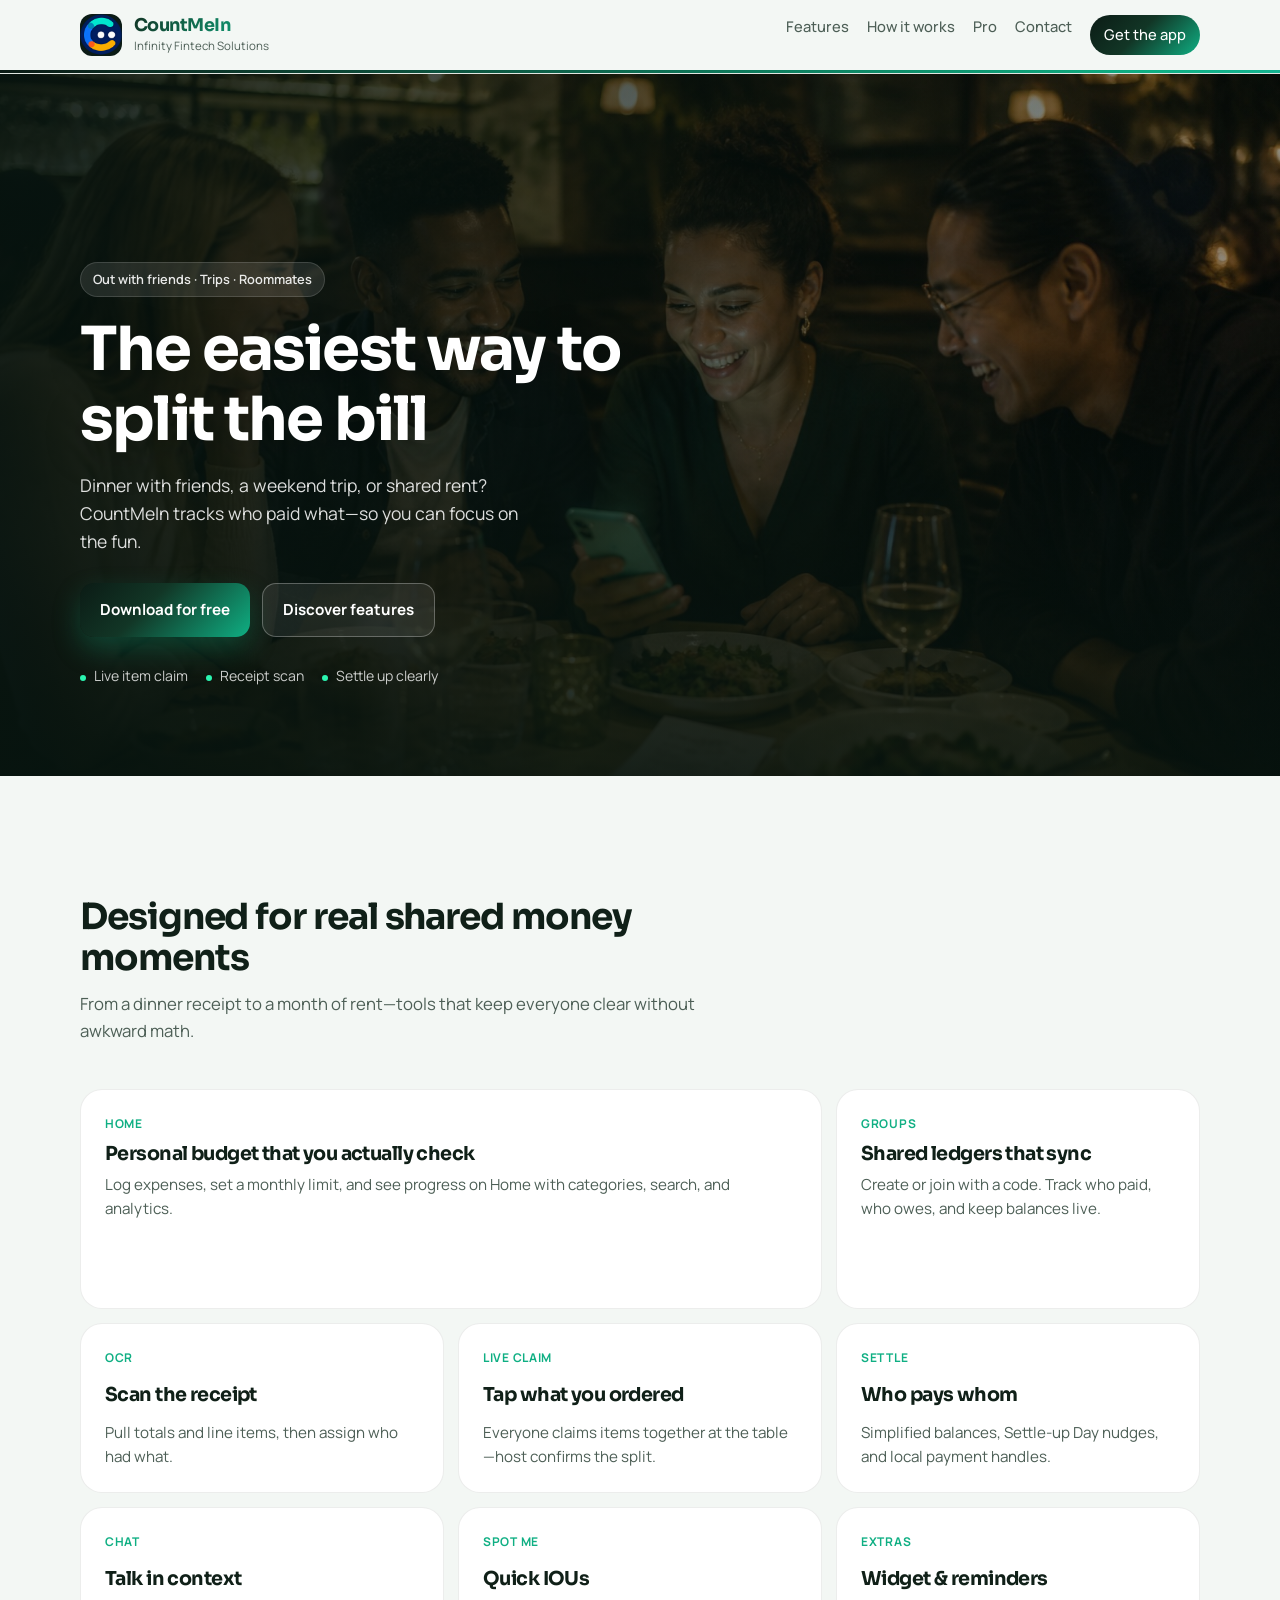
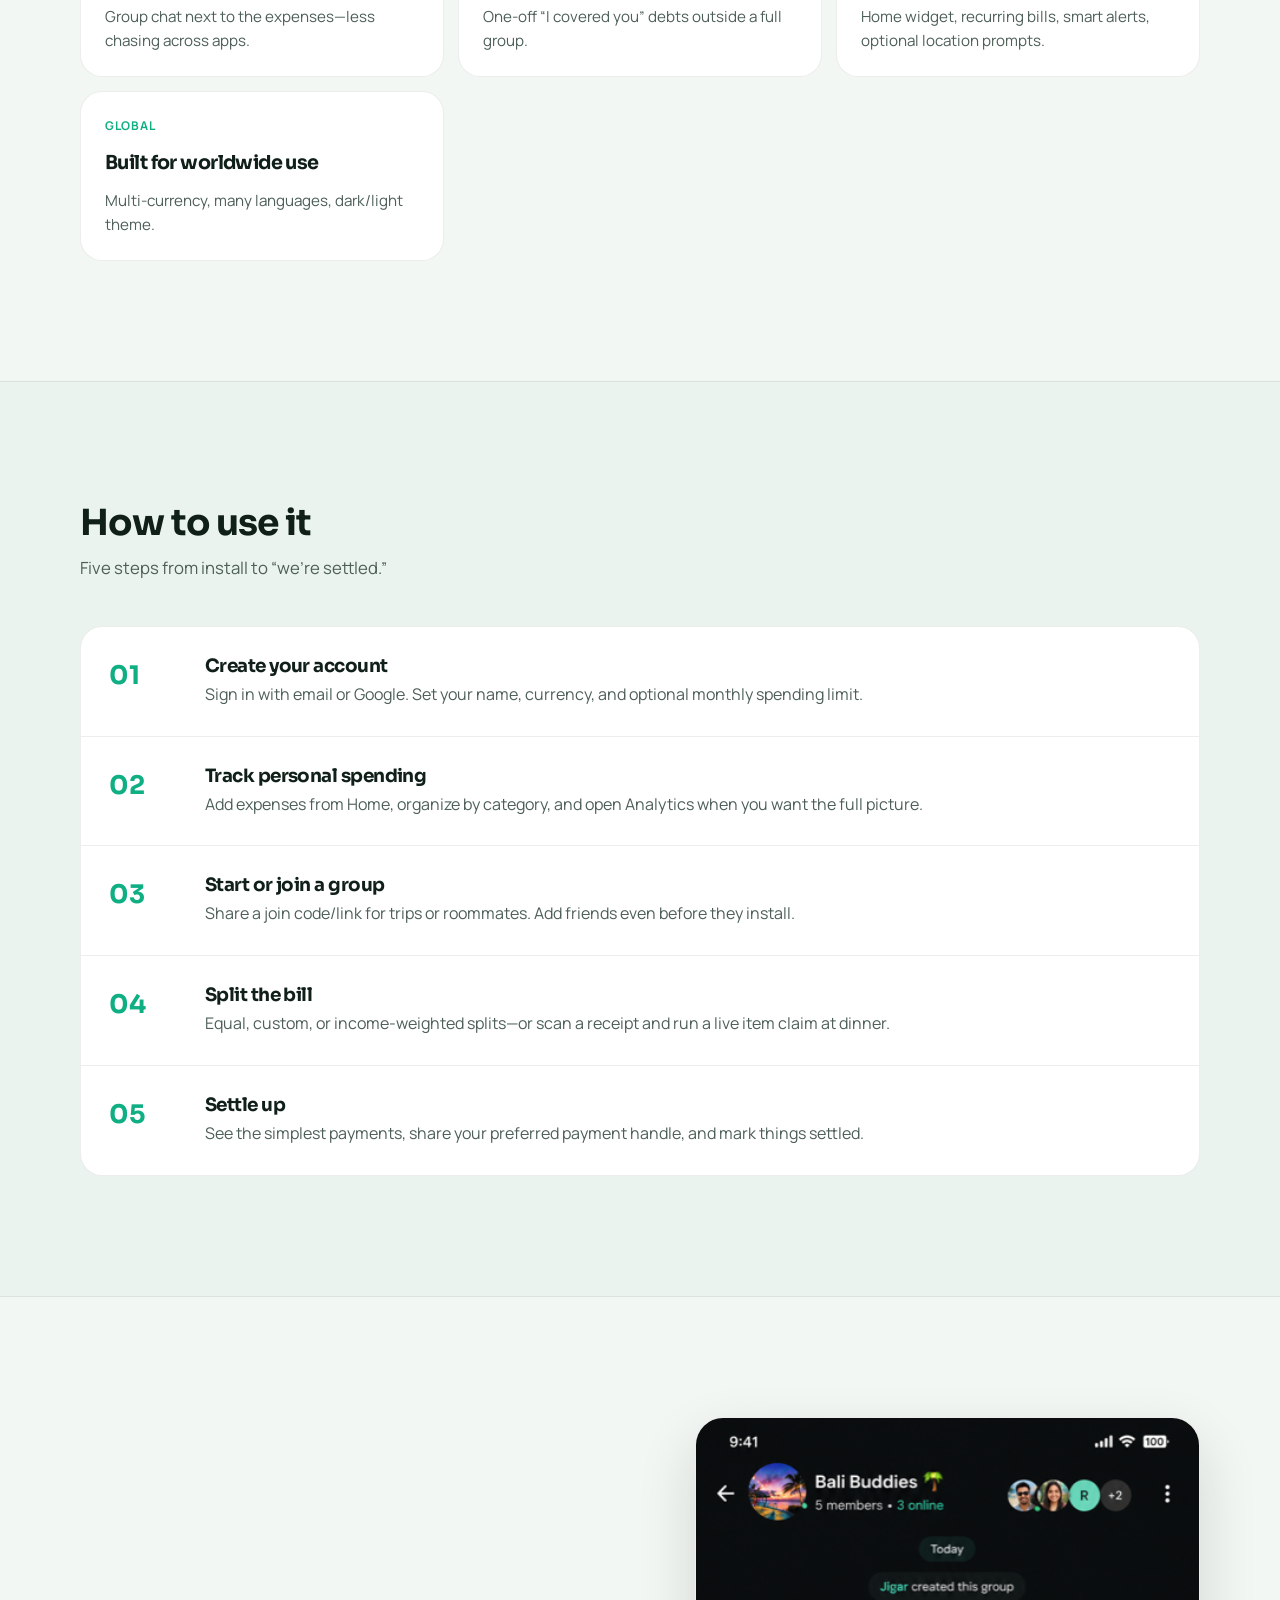
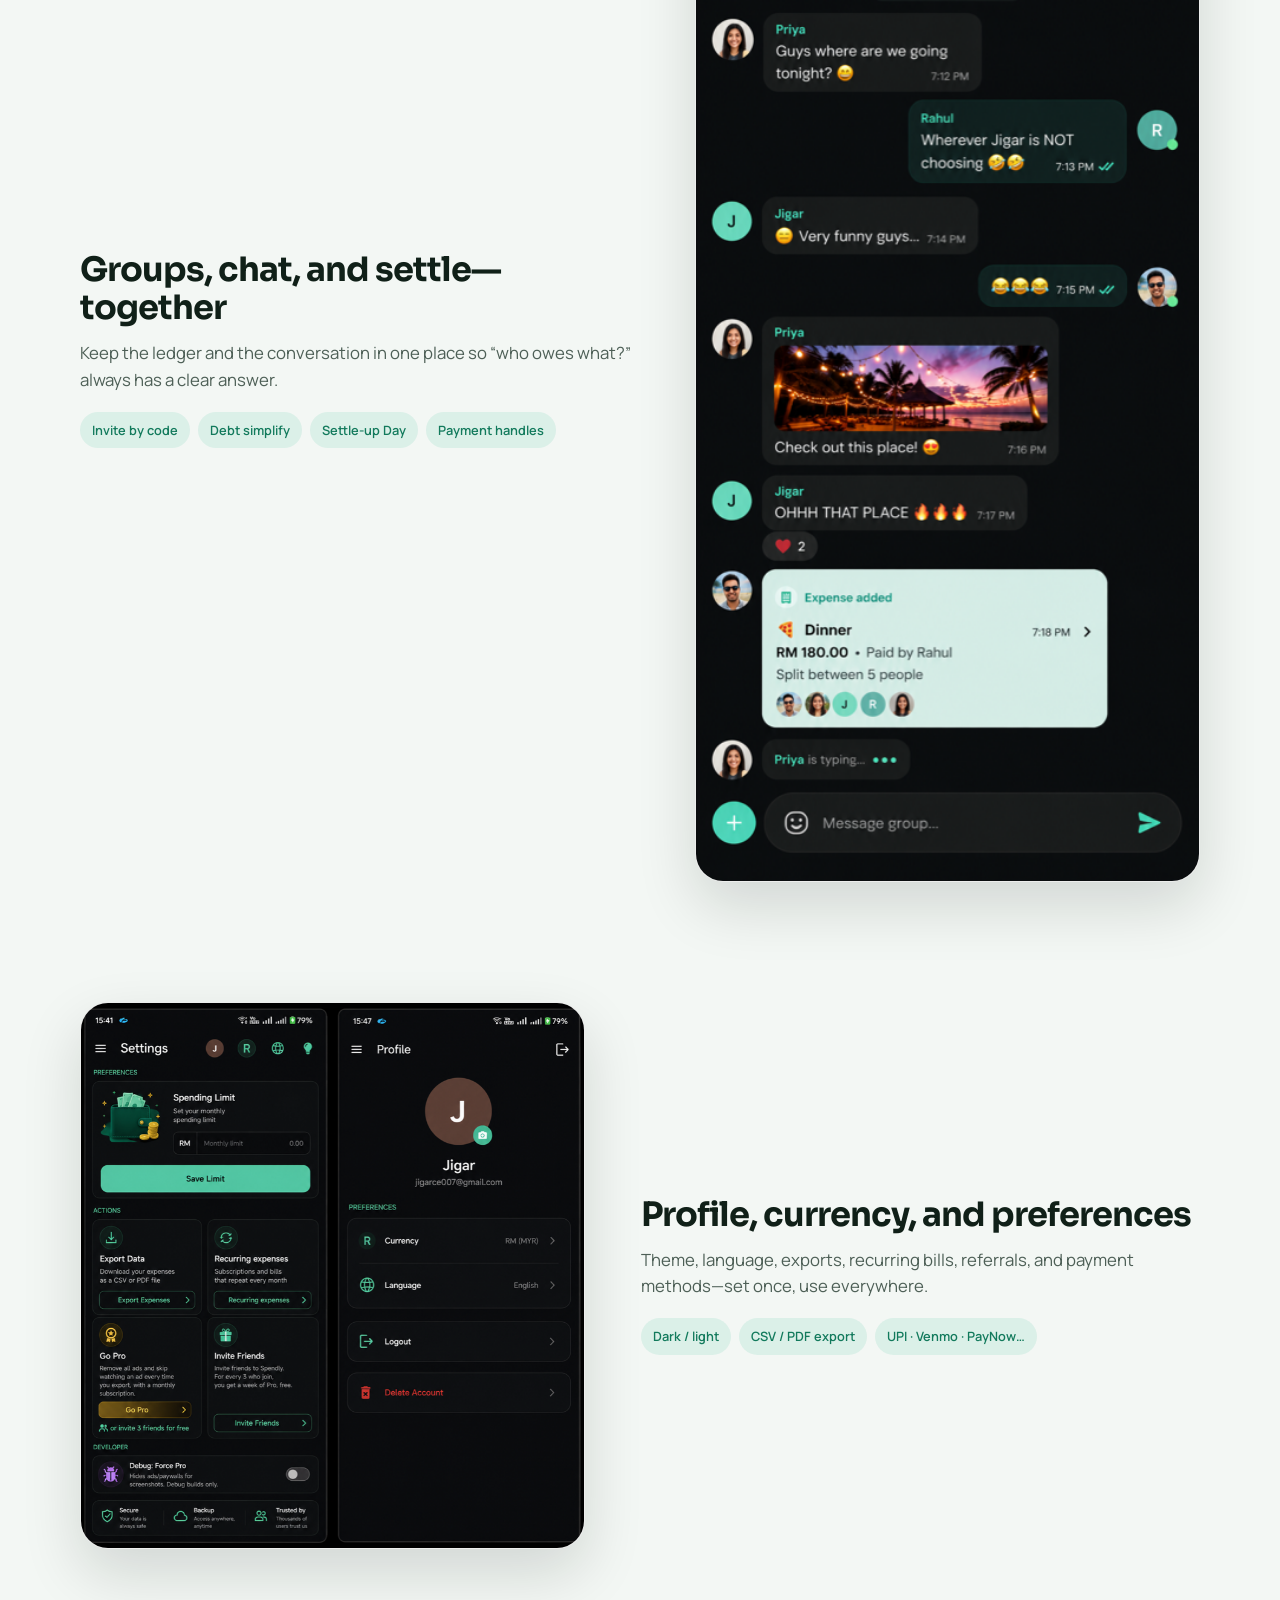
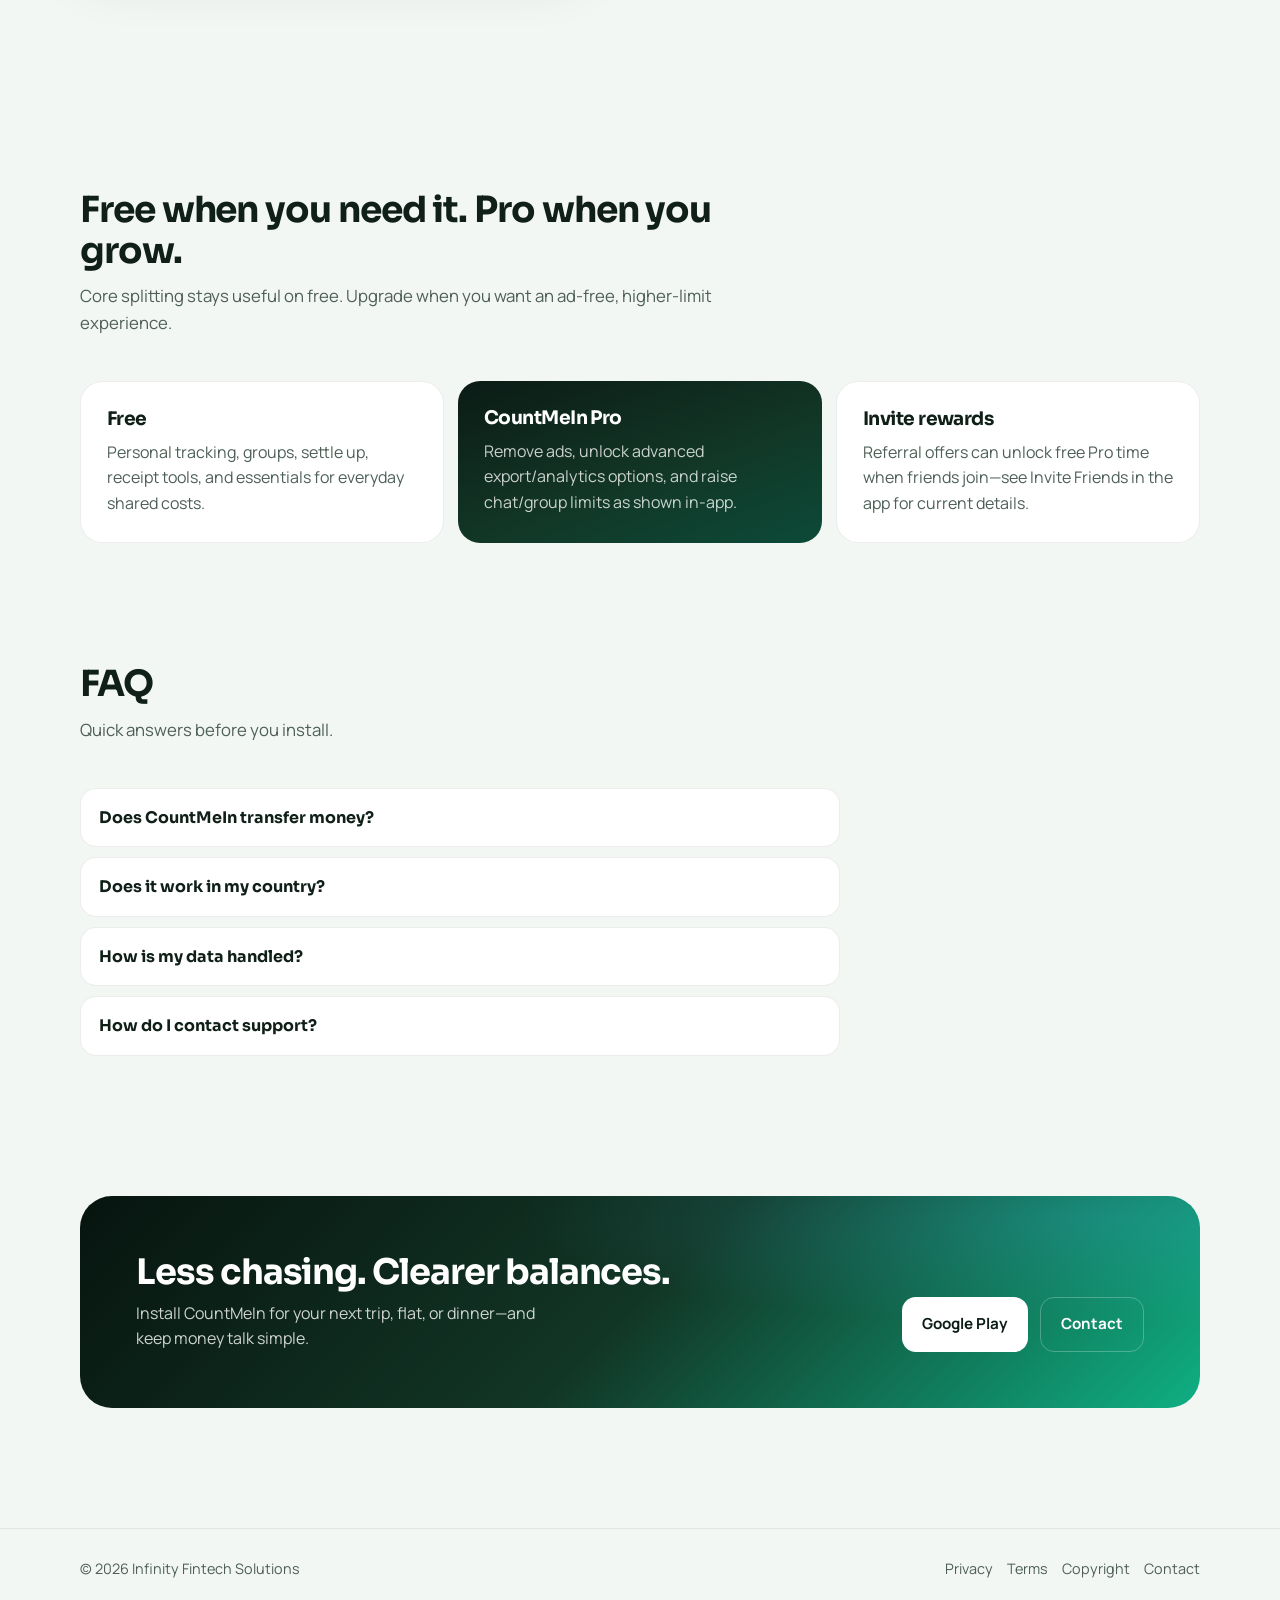
==== index.html @ 8a6bcf6e "Remove India-only FAQ framing; emphasize worldwide availability. Co-authored-by: Cursor <cursoragent" ====
<!DOCTYPE html>
<html lang="en">
<head>
<meta charset="UTF-8">
<meta name="viewport" content="width=device-width, initial-scale=1.0">
<title>CountMeIn — Split bills & track spending</title>
<meta name="description" content="CountMeIn helps you track personal spending and split group expenses fairly—scan receipts, claim items live, settle up, and stay on budget.">
<link rel="icon" href="logo.png" type="image/png">
<link rel="stylesheet" href="brand.css">
</head>
<body>
<header class="topbar">
  <div class="topbar-inner">
    <a class="brand-lockup" href="index.html">
      <img src="logo.png" width="42" height="42" alt="CountMeIn logo">
      <div>
        <div class="brand-name">CountMeIn</div>
        <div class="brand-sub">Infinity Fintech Solutions</div>
      </div>
    </a>
    <nav class="top-nav" aria-label="Primary">
      <a href="#features">Features</a>
      <a href="#how">How it works</a>
      <a href="#pro">Pro</a>
      <a href="contact.html">Contact</a>
      <a class="nav-cta" href="https://play.google.com/store/apps/details?id=com.infinitetech.spendly">Get the app</a>
    </nav>
  </div>
  <div class="accent-line" aria-hidden="true"></div>
</header>

<section class="hero">
  <div class="hero-media" aria-hidden="true">
    <img src="assets/hero-friends-dinner.jpg" alt="" width="1600" height="1066" fetchpriority="high">
  </div>
  <div class="container">
    <div class="hero-content">
      <div class="hero-kicker">Out with friends · Trips · Roommates</div>
      <h1>The easiest way to split the bill</h1>
      <p class="lead">
        Dinner with friends, a weekend trip, or shared rent?
        CountMeIn tracks who paid what—so you can focus on the fun.
      </p>
      <div class="hero-actions">
        <a class="btn btn-primary" href="https://play.google.com/store/apps/details?id=com.infinitetech.spendly">Download for free</a>
        <a class="btn btn-ghost" href="#features" style="color:#fff;border-color:rgba(255,255,255,.28);background:rgba(255,255,255,.08)">Discover features</a>
      </div>
      <div class="hero-meta">
        <span>Live item claim</span>
        <span>Receipt scan</span>
        <span>Settle up clearly</span>
      </div>
    </div>
  </div>
</section>

<main>
  <section class="section" id="features">
    <div class="container">
      <div class="section-head">
        <h2>Designed for real shared money moments</h2>
        <p>From a dinner receipt to a month of rent—tools that keep everyone clear without awkward math.</p>
      </div>
      <div class="bento">
        <article class="tile wide tall">
          <div>
            <div class="tile-label">Home</div>
            <h3>Personal budget that you actually check</h3>
            <p>Log expenses, set a monthly limit, and see progress on Home with categories, search, and analytics.</p>
          </div>
        </article>
        <article class="tile tall">
          <div>
            <div class="tile-label">Groups</div>
            <h3>Shared ledgers that sync</h3>
            <p>Create or join with a code. Track who paid, who owes, and keep balances live.</p>
          </div>
        </article>
        <article class="tile">
          <div class="tile-label">OCR</div>
          <h3>Scan the receipt</h3>
          <p>Pull totals and line items, then assign who had what.</p>
        </article>
        <article class="tile">
          <div class="tile-label">Live claim</div>
          <h3>Tap what you ordered</h3>
          <p>Everyone claims items together at the table—host confirms the split.</p>
        </article>
        <article class="tile">
          <div class="tile-label">Settle</div>
          <h3>Who pays whom</h3>
          <p>Simplified balances, Settle-up Day nudges, and local payment handles.</p>
        </article>
        <article class="tile">
          <div class="tile-label">Chat</div>
          <h3>Talk in context</h3>
          <p>Group chat next to the expenses—less chasing across apps.</p>
        </article>
        <article class="tile">
          <div class="tile-label">Spot Me</div>
          <h3>Quick IOUs</h3>
          <p>One-off “I covered you” debts outside a full group.</p>
        </article>
        <article class="tile">
          <div class="tile-label">Extras</div>
          <h3>Widget &amp; reminders</h3>
          <p>Home widget, recurring bills, smart alerts, optional location prompts.</p>
        </article>
        <article class="tile">
          <div class="tile-label">Global</div>
          <h3>Built for worldwide use</h3>
          <p>Multi-currency, many languages, dark/light theme.</p>
        </article>
      </div>
    </div>
  </section>

  <section class="section" id="how" style="background:#eaf3ee; border-block:1px solid var(--line)">
    <div class="container">
      <div class="section-head">
        <h2>How to use it</h2>
        <p>Five steps from install to “we’re settled.”</p>
      </div>
      <div class="steps">
        <div class="step">
          <div class="step-num">01</div>
          <div>
            <h3>Create your account</h3>
            <p>Sign in with email or Google. Set your name, currency, and optional monthly spending limit.</p>
          </div>
        </div>
        <div class="step">
          <div class="step-num">02</div>
          <div>
            <h3>Track personal spending</h3>
            <p>Add expenses from Home, organize by category, and open Analytics when you want the full picture.</p>
          </div>
        </div>
        <div class="step">
          <div class="step-num">03</div>
          <div>
            <h3>Start or join a group</h3>
            <p>Share a join code/link for trips or roommates. Add friends even before they install.</p>
          </div>
        </div>
        <div class="step">
          <div class="step-num">04</div>
          <div>
            <h3>Split the bill</h3>
            <p>Equal, custom, or income-weighted splits—or scan a receipt and run a live item claim at dinner.</p>
          </div>
        </div>
        <div class="step">
          <div class="step-num">05</div>
          <div>
            <h3>Settle up</h3>
            <p>See the simplest payments, share your preferred payment handle, and mark things settled.</p>
          </div>
        </div>
      </div>
    </div>
  </section>

  <section class="section">
    <div class="container showcase">
      <div class="showcase-copy">
        <h2>Groups, chat, and settle—together</h2>
        <p>Keep the ledger and the conversation in one place so “who owes what?” always has a clear answer.</p>
        <div class="tag-row">
          <span class="tag">Invite by code</span>
          <span class="tag">Debt simplify</span>
          <span class="tag">Settle-up Day</span>
          <span class="tag">Payment handles</span>
        </div>
      </div>
      <div class="shot">
        <img src="assets/feature-groups.png" alt="CountMeIn groups UI" loading="lazy">
      </div>
    </div>
  </section>

  <section class="section" style="padding-top:0">
    <div class="container showcase reverse">
      <div class="showcase-copy">
        <h2>Profile, currency, and preferences</h2>
        <p>Theme, language, exports, recurring bills, referrals, and payment methods—set once, use everywhere.</p>
        <div class="tag-row">
          <span class="tag">Dark / light</span>
          <span class="tag">CSV / PDF export</span>
          <span class="tag">UPI · Venmo · PayNow…</span>
        </div>
      </div>
      <div class="shot">
        <img src="assets/feature-profile.png" alt="CountMeIn profile and settings" loading="lazy">
      </div>
    </div>
  </section>

  <section class="section" id="pro">
    <div class="container">
      <div class="section-head">
        <h2>Free when you need it. Pro when you grow.</h2>
        <p>Core splitting stays useful on free. Upgrade when you want an ad-free, higher-limit experience.</p>
      </div>
      <div class="pro-grid">
        <article class="pro-card">
          <h3>Free</h3>
          <p>Personal tracking, groups, settle up, receipt tools, and essentials for everyday shared costs.</p>
        </article>
        <article class="pro-card featured">
          <h3>CountMeIn Pro</h3>
          <p>Remove ads, unlock advanced export/analytics options, and raise chat/group limits as shown in-app.</p>
        </article>
        <article class="pro-card">
          <h3>Invite rewards</h3>
          <p>Referral offers can unlock free Pro time when friends join—see Invite Friends in the app for current details.</p>
        </article>
      </div>
    </div>
  </section>

  <section class="section" id="faq" style="padding-top:0">
    <div class="container">
      <div class="section-head">
        <h2>FAQ</h2>
        <p>Quick answers before you install.</p>
      </div>
      <div class="faq">
        <details>
          <summary>Does CountMeIn transfer money?</summary>
          <p>No. It tracks balances and can show payment handles. Real transfers happen in your bank/UPI/Venmo/PayPal apps.</p>
        </details>
        <details>
          <summary>Does it work in my country?</summary>
          <p>Yes. CountMeIn is built for users worldwide, with multi-currency support and regional settle methods (UPI, Venmo, PayNow, PayPal, and more).</p>
        </details>
        <details>
          <summary>How is my data handled?</summary>
          <p>Group members see shared group content by design. We don’t sell your personal data. Read the <a href="privacy.html">Privacy Policy</a>.</p>
        </details>
        <details>
          <summary>How do I contact support?</summary>
          <p>Use the <a href="contact.html">feedback form</a> or email jigarce007@gmail.com.</p>
        </details>
      </div>
    </div>
  </section>

  <div class="container">
    <section class="cta">
      <div>
        <h2>Less chasing. Clearer balances.</h2>
        <p>Install CountMeIn for your next trip, flat, or dinner—and keep money talk simple.</p>
      </div>
      <div class="hero-actions" style="margin:0">
        <a class="btn btn-on-dark" href="https://play.google.com/store/apps/details?id=com.infinitetech.spendly">Google Play</a>
        <a class="btn btn-ghost" href="contact.html" style="color:#fff;border-color:rgba(255,255,255,.25);background:transparent">Contact</a>
      </div>
    </section>
  </div>
</main>

<footer class="footer">
  <div class="container footer-row">
    <div>© 2026 Infinity Fintech Solutions</div>
    <div class="footer-links">
      <a href="privacy.html">Privacy</a>
      <a href="terms.html">Terms</a>
      <a href="copyright.html">Copyright</a>
      <a href="contact.html">Contact</a>
    </div>
  </div>
</footer>
</body>
</html>
---- brand.css ----
@import url('https://fonts.googleapis.com/css2?family=Manrope:wght@400;500;600;700&family=Sora:wght@500;600;700&display=swap');

:root {
  --cmi-1: #07140f;
  --cmi-2: #0b1b15;
  --cmi-3: #123626;
  --cmi-4: #0faf83;
  --cmi-5: #2bf5b0;
  --cmi-6: #3fd8ff;
  --ink: #102018;
  --ink-soft: #4d5f56;
  --paper: #f3f7f4;
  --surface: #ffffff;
  --line: rgba(16, 32, 24, 0.08);
  --shadow: 0 24px 60px rgba(7, 20, 15, 0.14);
  --radius: 22px;
  --ease: cubic-bezier(0.4, 0, 0.2, 1);
  --container: 1120px;
  --gutter: clamp(20px, 4vw, 40px);
  --section-y: clamp(72px, 10vw, 120px);
  --accent: #127a5c;
}

* { box-sizing: border-box; }
html { scroll-behavior: smooth; }
body {
  margin: 0;
  font-family: Manrope, system-ui, sans-serif;
  color: var(--ink);
  background: var(--paper);
  line-height: 1.6;
  -webkit-font-smoothing: antialiased;
}
img { max-width: 100%; display: block; }
a { color: var(--accent); }
h1, h2, h3, .brand-name {
  font-family: Sora, Manrope, sans-serif;
  letter-spacing: -0.03em;
  line-height: 1.15;
}

.container {
  width: min(var(--container), calc(100% - 2 * var(--gutter)));
  margin-inline: auto;
}

/* ——— Nav ——— */
.topbar {
  position: sticky;
  top: 0;
  z-index: 50;
  backdrop-filter: blur(16px);
  background: rgba(243, 247, 244, 0.82);
  border-bottom: 1px solid var(--line);
}
.topbar-inner {
  width: min(var(--container), calc(100% - 2 * var(--gutter)));
  margin: 0 auto;
  padding: 14px 0;
  display: flex;
  align-items: center;
  justify-content: space-between;
  gap: 16px;
}
.brand-lockup {
  display: flex;
  align-items: center;
  gap: 12px;
  text-decoration: none;
  color: inherit;
  min-width: 0;
}
.brand-lockup img {
  width: 42px;
  height: 42px;
  border-radius: 12px;
  background: var(--cmi-2);
}
.brand-name {
  font-size: 1.1rem;
  font-weight: 700;
  background: linear-gradient(120deg, var(--cmi-3), var(--cmi-4));
  -webkit-background-clip: text;
  background-clip: text;
  color: transparent;
}
.brand-sub {
  font-size: 0.72rem;
  color: var(--ink-soft);
  margin-top: 2px;
}
.top-nav {
  display: flex;
  flex-wrap: wrap;
  gap: 8px 18px;
  justify-content: flex-end;
}
.top-nav a {
  text-decoration: none;
  color: var(--ink-soft);
  font-size: 0.92rem;
  font-weight: 500;
}
.top-nav a:hover { color: var(--ink); }
.top-nav .nav-cta {
  padding: 8px 14px;
  border-radius: 999px;
  background: linear-gradient(135deg, var(--cmi-2), var(--cmi-3) 45%, var(--cmi-4));
  color: #fff !important;
}

.accent-line {
  height: 3px;
  width: 100%;
  background: linear-gradient(90deg, var(--cmi-2), var(--cmi-4), var(--cmi-6));
  background-size: 180% 100%;
  animation: shimmer 3s var(--ease) infinite alternate;
}
@keyframes shimmer {
  from { background-position: 0% 50%; }
  to { background-position: 100% 50%; }
}

.btn {
  display: inline-flex;
  align-items: center;
  justify-content: center;
  gap: 8px;
  padding: 14px 20px;
  border-radius: 14px;
  border: 0;
  text-decoration: none;
  font-weight: 700;
  font-size: 0.95rem;
  cursor: pointer;
  transition: transform .15s var(--ease), filter .15s var(--ease);
}
.btn:hover { transform: translateY(-1px); filter: brightness(1.04); }
.btn-primary {
  color: #fff;
  background: linear-gradient(135deg, var(--cmi-2), var(--cmi-3) 40%, var(--cmi-4));
  box-shadow: 0 12px 28px rgba(15, 175, 131, 0.28);
}
.btn-ghost {
  color: var(--ink);
  background: rgba(255,255,255,0.72);
  border: 1px solid var(--line);
}
.btn-on-dark {
  color: var(--cmi-2);
  background: #fff;
}

/* ——— Landing hero (Tricount-style lifestyle visual) ——— */
.hero {
  position: relative;
  overflow: hidden;
  color: #fff;
  min-height: clamp(520px, 78vh, 720px);
  display: flex;
  align-items: flex-end;
  padding: clamp(48px, 8vw, 96px) 0 clamp(56px, 8vw, 88px);
  background: var(--cmi-1);
}
.hero-media {
  position: absolute;
  inset: 0;
  z-index: 0;
}
.hero-media img {
  width: 100%;
  height: 100%;
  object-fit: cover;
  object-position: center 35%;
  transform: scale(1.02);
}
.hero-media::after {
  content: "";
  position: absolute;
  inset: 0;
  background:
    linear-gradient(90deg, rgba(7,20,15,0.88) 0%, rgba(7,20,15,0.62) 42%, rgba(7,20,15,0.28) 100%),
    linear-gradient(180deg, rgba(7,20,15,0.25) 0%, rgba(7,20,15,0.15) 40%, rgba(7,20,15,0.82) 100%);
}
.hero-content {
  position: relative;
  z-index: 1;
  max-width: 640px;
  animation: floatIn 800ms var(--ease) both;
}
@media (max-width: 860px) {
  .top-nav { display: none; }
  .hero { min-height: 560px; align-items: flex-end; }
  .hero-media::after {
    background:
      linear-gradient(180deg, rgba(7,20,15,0.25) 0%, rgba(7,20,15,0.45) 35%, rgba(7,20,15,0.92) 100%);
  }
}
.hero-kicker {
  display: inline-flex;
  align-items: center;
  gap: 8px;
  padding: 6px 12px;
  border-radius: 999px;
  background: rgba(255,255,255,0.1);
  border: 1px solid rgba(255,255,255,0.14);
  color: rgba(255,255,255,0.9);
  font-size: 0.8rem;
  font-weight: 600;
  margin-bottom: 18px;
  backdrop-filter: blur(8px);
}
.hero h1 {
  margin: 0 0 16px;
  font-size: clamp(2.5rem, 5.8vw, 3.8rem);
  color: #fff;
  max-width: 12ch;
  text-shadow: 0 10px 40px rgba(0,0,0,0.25);
}
.hero .lead {
  margin: 0 0 28px;
  color: rgba(255,255,255,0.86);
  font-size: 1.1rem;
  max-width: 40ch;
}
.hero-actions {
  display: flex;
  flex-wrap: wrap;
  gap: 12px;
  margin-bottom: 28px;
}
.hero-meta {
  display: flex;
  flex-wrap: wrap;
  gap: 10px 18px;
  color: rgba(255,255,255,0.78);
  font-size: 0.88rem;
}
.hero-meta span::before {
  content: "";
  display: inline-block;
  width: 6px;
  height: 6px;
  border-radius: 50%;
  background: var(--cmi-5);
  margin-right: 8px;
  vertical-align: middle;
}
@keyframes floatIn {
  from { opacity: 0; transform: translateY(18px); }
  to { opacity: 1; transform: none; }
}

/* ——— Sections ——— */
.section {
  padding: var(--section-y) 0;
}
.section-head {
  max-width: 640px;
  margin-bottom: clamp(28px, 4vw, 44px);
}
.section-head h2 {
  margin: 0 0 12px;
  font-size: clamp(1.7rem, 3vw, 2.25rem);
}
.section-head p {
  margin: 0;
  color: var(--ink-soft);
  font-size: 1.05rem;
}

.bento {
  display: grid;
  grid-template-columns: repeat(12, 1fr);
  gap: 14px;
}
.tile {
  grid-column: span 4;
  background: var(--surface);
  border: 1px solid var(--line);
  border-radius: var(--radius);
  padding: 24px 24px 22px;
  min-height: 170px;
  display: flex;
  flex-direction: column;
  justify-content: space-between;
  transition: border-color .2s var(--ease), transform .2s var(--ease);
}
.tile:hover {
  border-color: rgba(15, 175, 131, 0.35);
  transform: translateY(-2px);
}
.tile.wide { grid-column: span 8; }
.tile.tall { min-height: 220px; }
@media (max-width: 900px) {
  .tile, .tile.wide { grid-column: span 6; }
}
@media (max-width: 620px) {
  .tile, .tile.wide { grid-column: span 12; }
}
.tile-label {
  font-size: 0.75rem;
  font-weight: 700;
  letter-spacing: 0.06em;
  text-transform: uppercase;
  color: var(--cmi-4);
  margin-bottom: 10px;
}
.tile h3 {
  margin: 0 0 8px;
  font-size: 1.2rem;
}
.tile p {
  margin: 0;
  color: var(--ink-soft);
  font-size: 0.95rem;
}

.steps {
  display: grid;
  gap: 0;
  border: 1px solid var(--line);
  border-radius: var(--radius);
  overflow: hidden;
  background: var(--surface);
}
.step {
  display: grid;
  grid-template-columns: 88px 1fr;
  gap: 8px;
  padding: 28px 28px;
  border-bottom: 1px solid var(--line);
}
.step:last-child { border-bottom: 0; }
@media (max-width: 640px) {
  .step { grid-template-columns: 56px 1fr; padding: 22px 18px; }
}
.step-num {
  font-family: Sora, sans-serif;
  font-size: 1.6rem;
  font-weight: 700;
  color: var(--cmi-4);
}
.step h3 { margin: 0 0 6px; font-size: 1.15rem; }
.step p { margin: 0; color: var(--ink-soft); }

.showcase {
  display: grid;
  grid-template-columns: 1.05fr 0.95fr;
  gap: clamp(24px, 5vw, 56px);
  align-items: center;
}
.showcase.reverse { direction: rtl; }
.showcase.reverse > * { direction: ltr; }
@media (max-width: 860px) {
  .showcase, .showcase.reverse { grid-template-columns: 1fr; direction: ltr; }
}
.showcase-copy h2 {
  margin: 0 0 12px;
  font-size: clamp(1.6rem, 3vw, 2.1rem);
}
.showcase-copy p {
  margin: 0 0 18px;
  color: var(--ink-soft);
  font-size: 1.05rem;
}
.tag-row {
  display: flex;
  flex-wrap: wrap;
  gap: 8px;
}
.tag {
  padding: 8px 12px;
  border-radius: 999px;
  background: rgba(15, 175, 131, 0.1);
  color: var(--accent);
  font-size: 0.8rem;
  font-weight: 600;
}
.shot {
  border-radius: 28px;
  overflow: hidden;
  border: 1px solid var(--line);
  box-shadow: var(--shadow);
  background: #fff;
}
.shot img { width: 100%; }

.pro-grid {
  display: grid;
  grid-template-columns: repeat(3, 1fr);
  gap: 14px;
}
@media (max-width: 800px) { .pro-grid { grid-template-columns: 1fr; } }
.pro-card {
  background: var(--surface);
  border: 1px solid var(--line);
  border-radius: var(--radius);
  padding: 26px;
}
.pro-card.featured {
  background: linear-gradient(160deg, var(--cmi-2), var(--cmi-3) 55%, #0c4a38);
  color: #fff;
  border: 0;
}
.pro-card.featured p { color: rgba(255,255,255,0.78); }
.pro-card h3 { margin: 0 0 10px; }
.pro-card p { margin: 0; color: var(--ink-soft); }

.faq {
  display: grid;
  gap: 10px;
  max-width: 760px;
}
.faq details {
  background: var(--surface);
  border: 1px solid var(--line);
  border-radius: 16px;
  padding: 16px 18px;
}
.faq summary {
  cursor: pointer;
  font-weight: 700;
  font-family: Sora, sans-serif;
  list-style: none;
}
.faq summary::-webkit-details-marker { display: none; }
.faq p {
  margin: 12px 0 2px;
  color: var(--ink-soft);
}

.cta {
  margin: 20px 0 var(--section-y);
  border-radius: 32px;
  padding: clamp(36px, 6vw, 56px);
  color: #fff;
  background:
    radial-gradient(ellipse at 90% 10%, rgba(63,216,255,.2), transparent 40%),
    linear-gradient(135deg, var(--cmi-1), var(--cmi-3) 50%, var(--cmi-4));
  display: flex;
  flex-wrap: wrap;
  gap: 20px;
  align-items: end;
  justify-content: space-between;
}
.cta h2 { margin: 0 0 8px; color: #fff; font-size: clamp(1.6rem, 3vw, 2.2rem); }
.cta p { margin: 0; color: rgba(255,255,255,.8); max-width: 42ch; }

.footer {
  border-top: 1px solid var(--line);
  padding: 28px 0 48px;
  color: var(--ink-soft);
  font-size: 0.9rem;
}
.footer-row {
  display: flex;
  flex-wrap: wrap;
  gap: 12px 20px;
  justify-content: space-between;
  align-items: center;
}
.footer a { text-decoration: none; color: var(--ink-soft); }
.footer a:hover { color: var(--accent); }
.footer-links { display: flex; flex-wrap: wrap; gap: 14px; }

/* ——— Legal / contact docs ——— */
body.legal-page {
  background: var(--paper);
}
.legal-shell {
  width: min(820px, calc(100% - 2 * var(--gutter)));
  margin: 0 auto;
  padding: 28px 0 80px;
}
.legal-shell .doc-card {
  background: var(--surface);
  border: 1px solid var(--line);
  border-radius: 28px;
  padding: clamp(24px, 4vw, 40px);
  box-shadow: 0 10px 40px rgba(7,20,15,0.04);
}
.legal-shell h1 {
  margin: 8px 0 8px;
  font-size: clamp(1.8rem, 3vw, 2.3rem);
}
.legal-meta {
  color: var(--ink-soft);
  font-size: 0.92rem;
  margin-bottom: 18px;
}
.legal-shell .notice {
  background: rgba(15, 175, 131, 0.08);
  border: 1px solid rgba(15, 175, 131, 0.18);
  border-radius: 14px;
  padding: 14px 16px;
  margin: 18px 0 8px;
  font-size: 0.95rem;
}
.legal-shell nav.toc {
  background: #f7fbf8;
  border: 1px solid var(--line);
  border-radius: 16px;
  padding: 18px 20px;
  margin: 28px 0;
}
.legal-shell nav.toc h2 {
  font-size: 0.75rem;
  text-transform: uppercase;
  letter-spacing: 0.08em;
  color: var(--ink-soft);
  margin: 0 0 10px;
}
.legal-shell nav.toc ol {
  columns: 2;
  margin: 0;
  padding-left: 18px;
}
@media (max-width: 640px) {
  .legal-shell nav.toc ol { columns: 1; }
}
.legal-shell nav.toc a {
  color: var(--ink);
  text-decoration: none;
}
.legal-shell nav.toc a:hover { color: var(--accent); }
.legal-shell section {
  margin: 34px 0;
  scroll-margin-top: 88px;
}
.legal-shell h2 {
  font-size: 1.15rem;
  border-bottom: 1px solid var(--line);
  padding-bottom: 10px;
  margin: 0 0 14px;
}
.legal-shell h2 .num { color: var(--cmi-4); margin-right: 8px; }
.legal-shell h3 { font-size: 1rem; margin: 18px 0 8px; }
.legal-shell p { margin: 0 0 12px; color: var(--ink); }
.legal-shell ul, .legal-shell ol { margin: 0 0 12px; padding-left: 20px; }
.legal-shell li { margin-bottom: 6px; }
.legal-shell table {
  width: 100%;
  border-collapse: collapse;
  font-size: 0.92rem;
  margin: 12px 0;
}
.legal-shell th, .legal-shell td {
  text-align: left;
  padding: 10px 12px;
  border: 1px solid var(--line);
  vertical-align: top;
}
.legal-shell th { background: #f7fbf8; }
.legal-shell .allcaps-block {
  background: #f7fbf8;
  border-left: 3px solid var(--cmi-4);
  padding: 14px 16px;
  border-radius: 0 10px 10px 0;
  text-transform: uppercase;
  font-size: 0.84rem;
  letter-spacing: 0.01em;
  line-height: 1.65;
}
.legal-shell footer.doc-foot {
  margin-top: 40px;
  padding-top: 18px;
  border-top: 1px solid var(--line);
  color: var(--ink-soft);
  font-size: 0.85rem;
}

/* Contact form */
.form-panel label {
  display: block;
  font-size: 0.86rem;
  font-weight: 700;
  margin: 16px 0 6px;
}
.form-panel input,
.form-panel select,
.form-panel textarea {
  width: 100%;
  padding: 13px 14px;
  border-radius: 12px;
  border: 1px solid var(--line);
  background: #fff;
  font: inherit;
}
.form-panel input:focus,
.form-panel select:focus,
.form-panel textarea:focus {
  outline: 2px solid rgba(15,175,131,.28);
  border-color: var(--cmi-4);
}
.form-panel textarea { min-height: 150px; resize: vertical; }
.form-row {
  display: grid;
  grid-template-columns: 1fr 1fr;
  gap: 12px;
}
@media (max-width: 560px) { .form-row { grid-template-columns: 1fr; } }
.form-actions {
  display: flex;
  flex-wrap: wrap;
  gap: 12px;
  align-items: center;
  margin-top: 20px;
}
.form-hint {
  font-size: 0.82rem;
  color: var(--ink-soft);
  margin-top: 12px;
}

@media (prefers-reduced-motion: reduce) {
  .accent-line, .phone-frame { animation: none !important; }
}
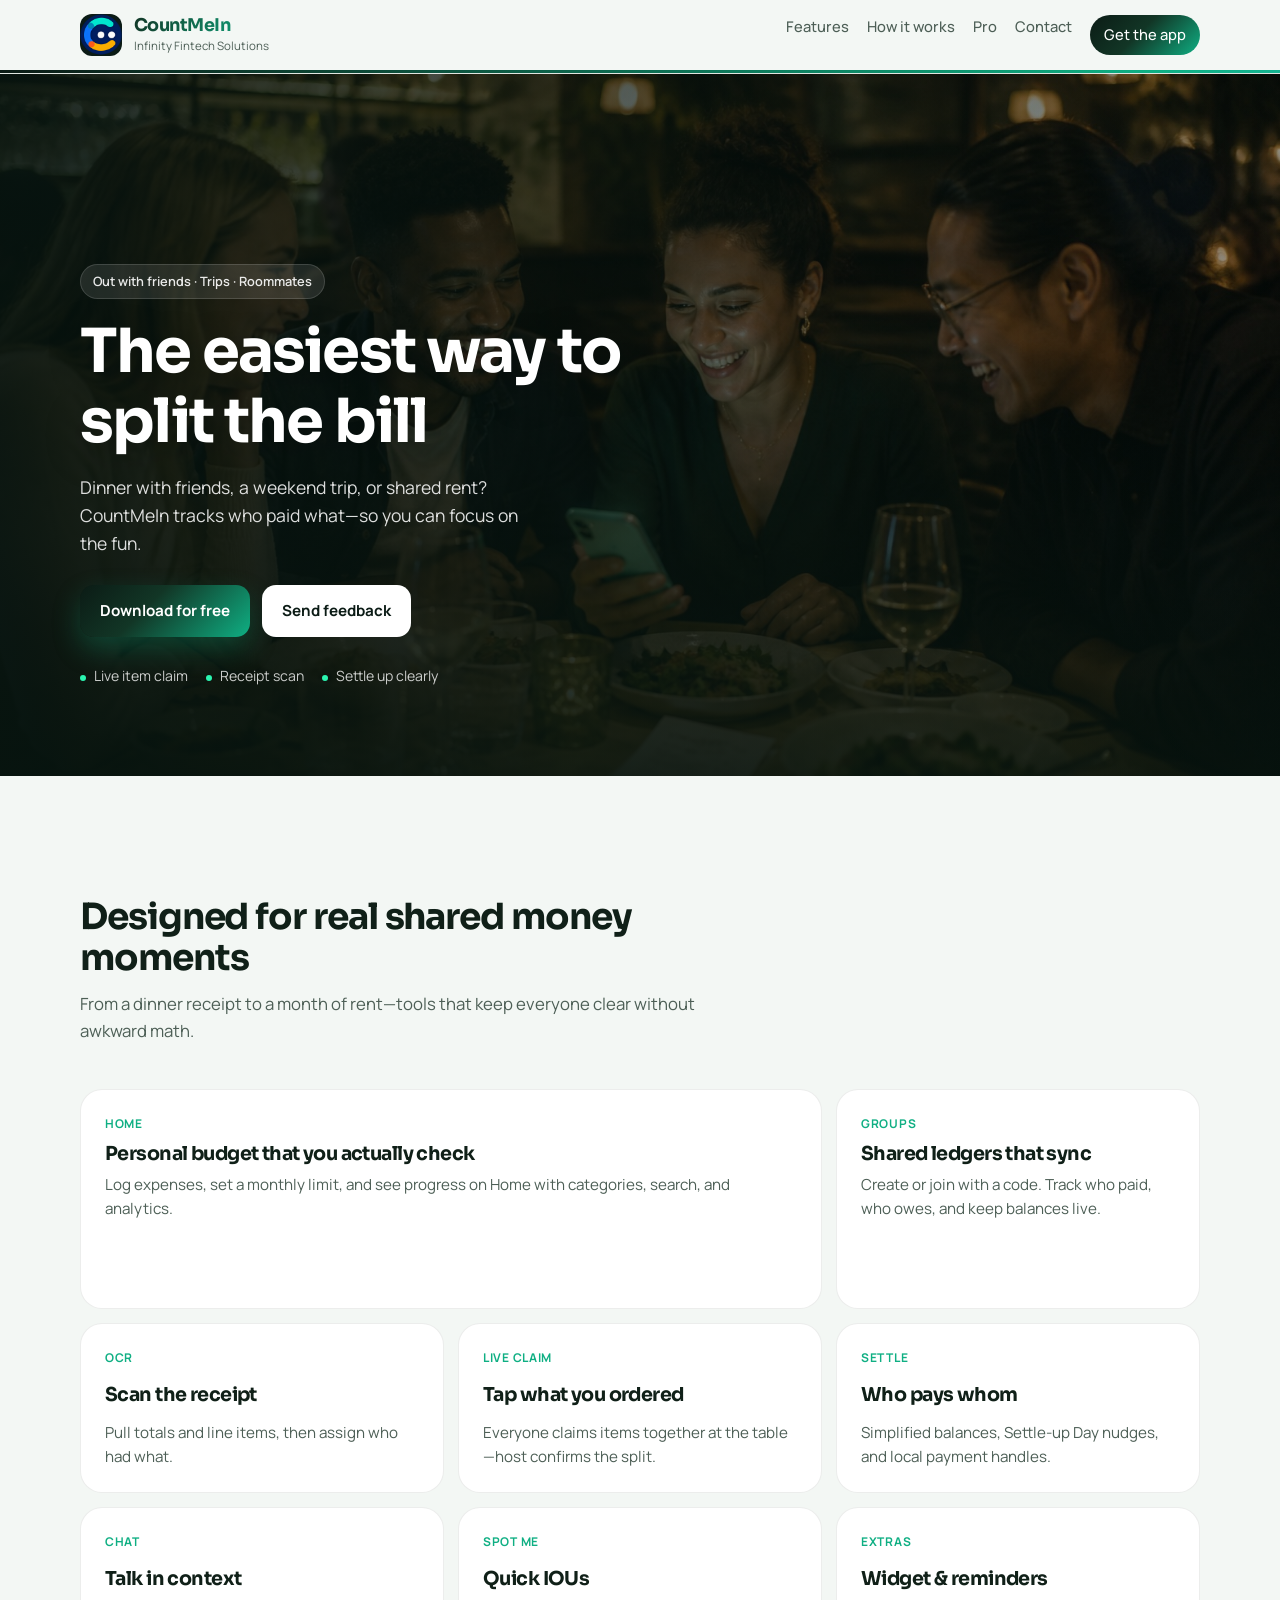
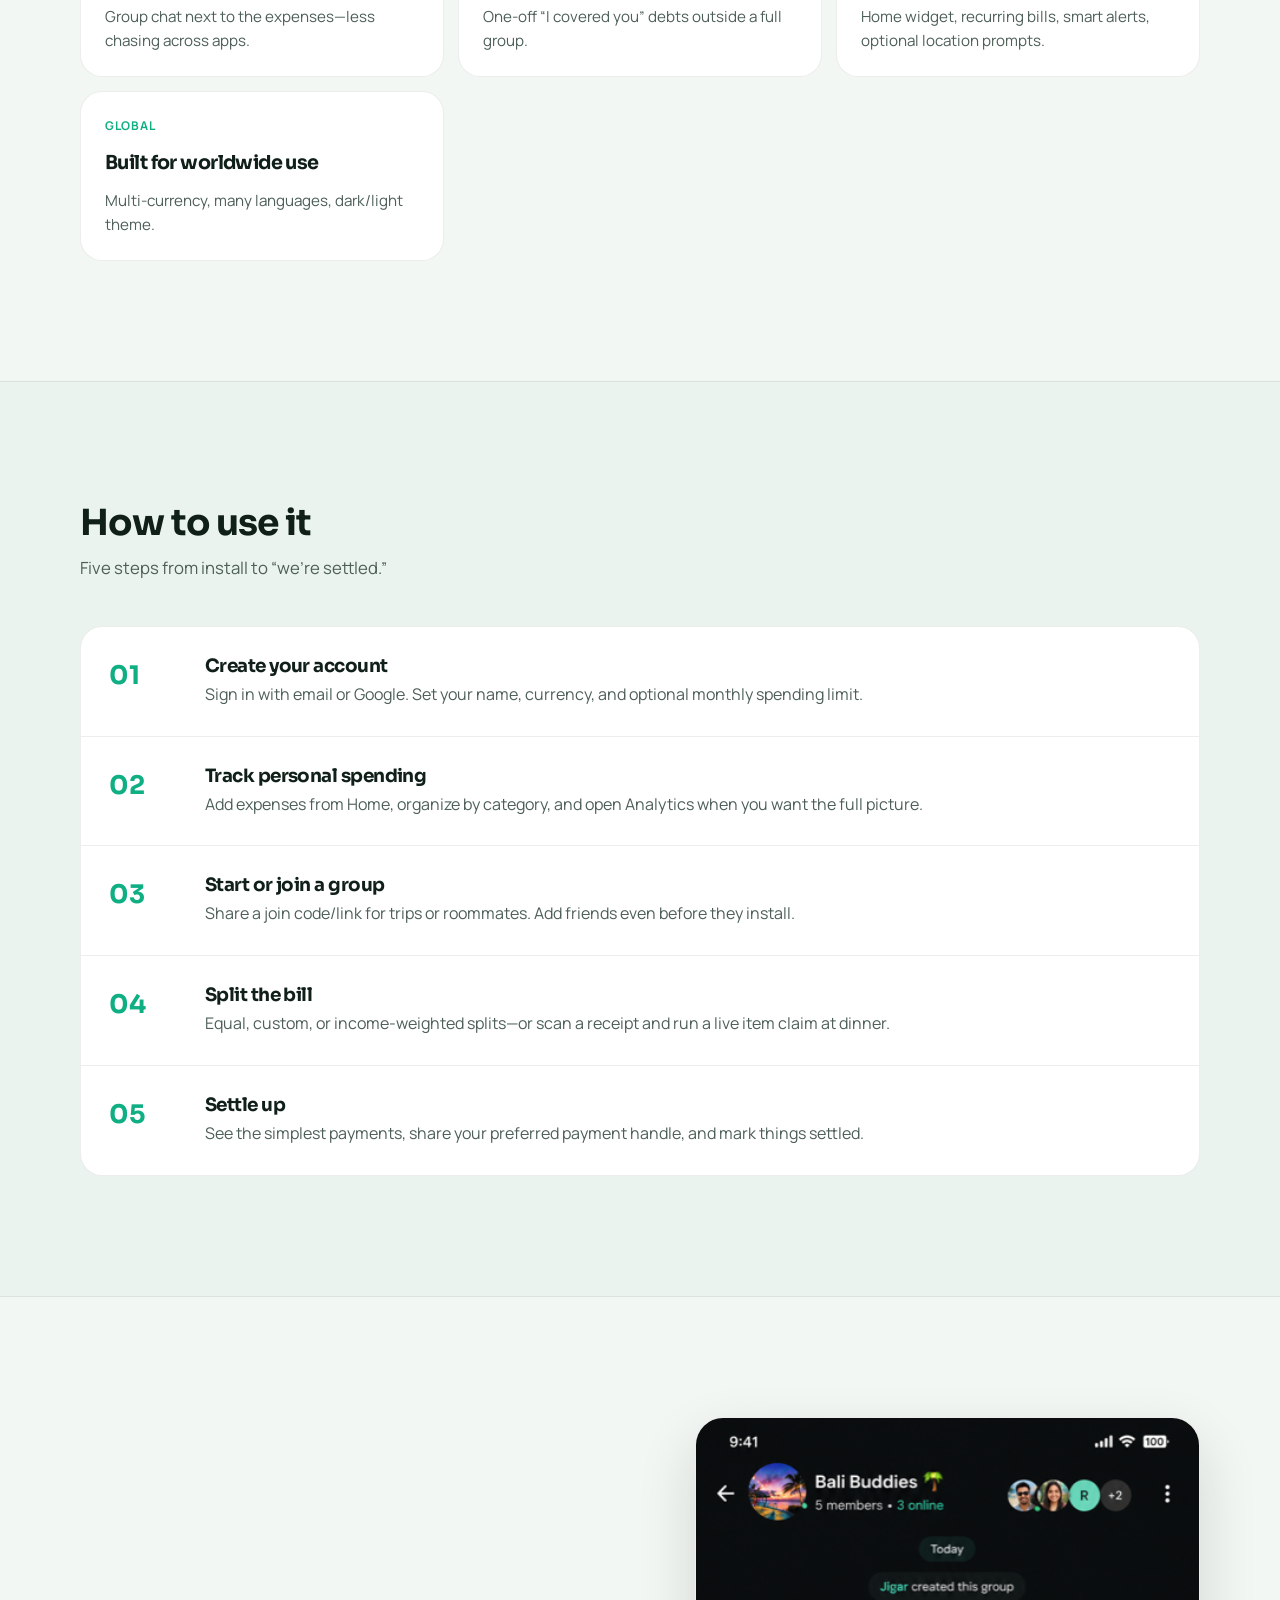
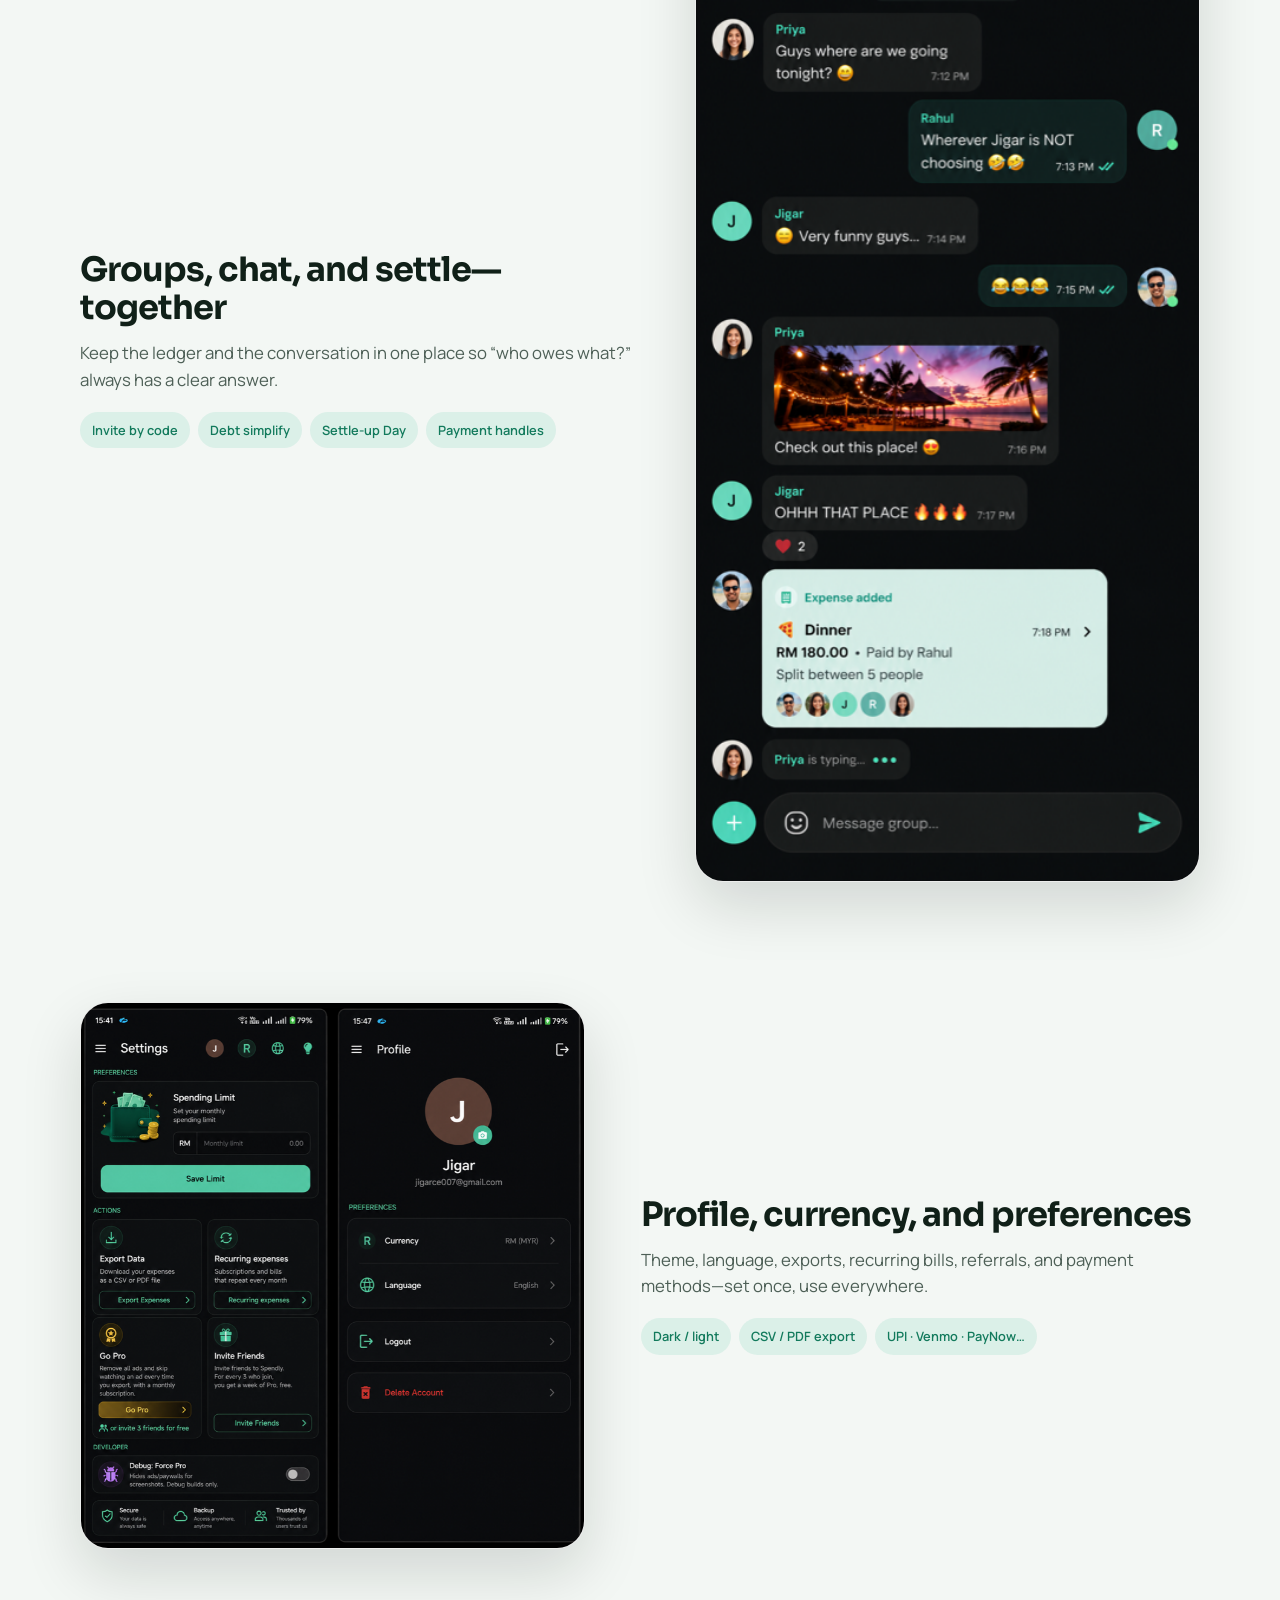
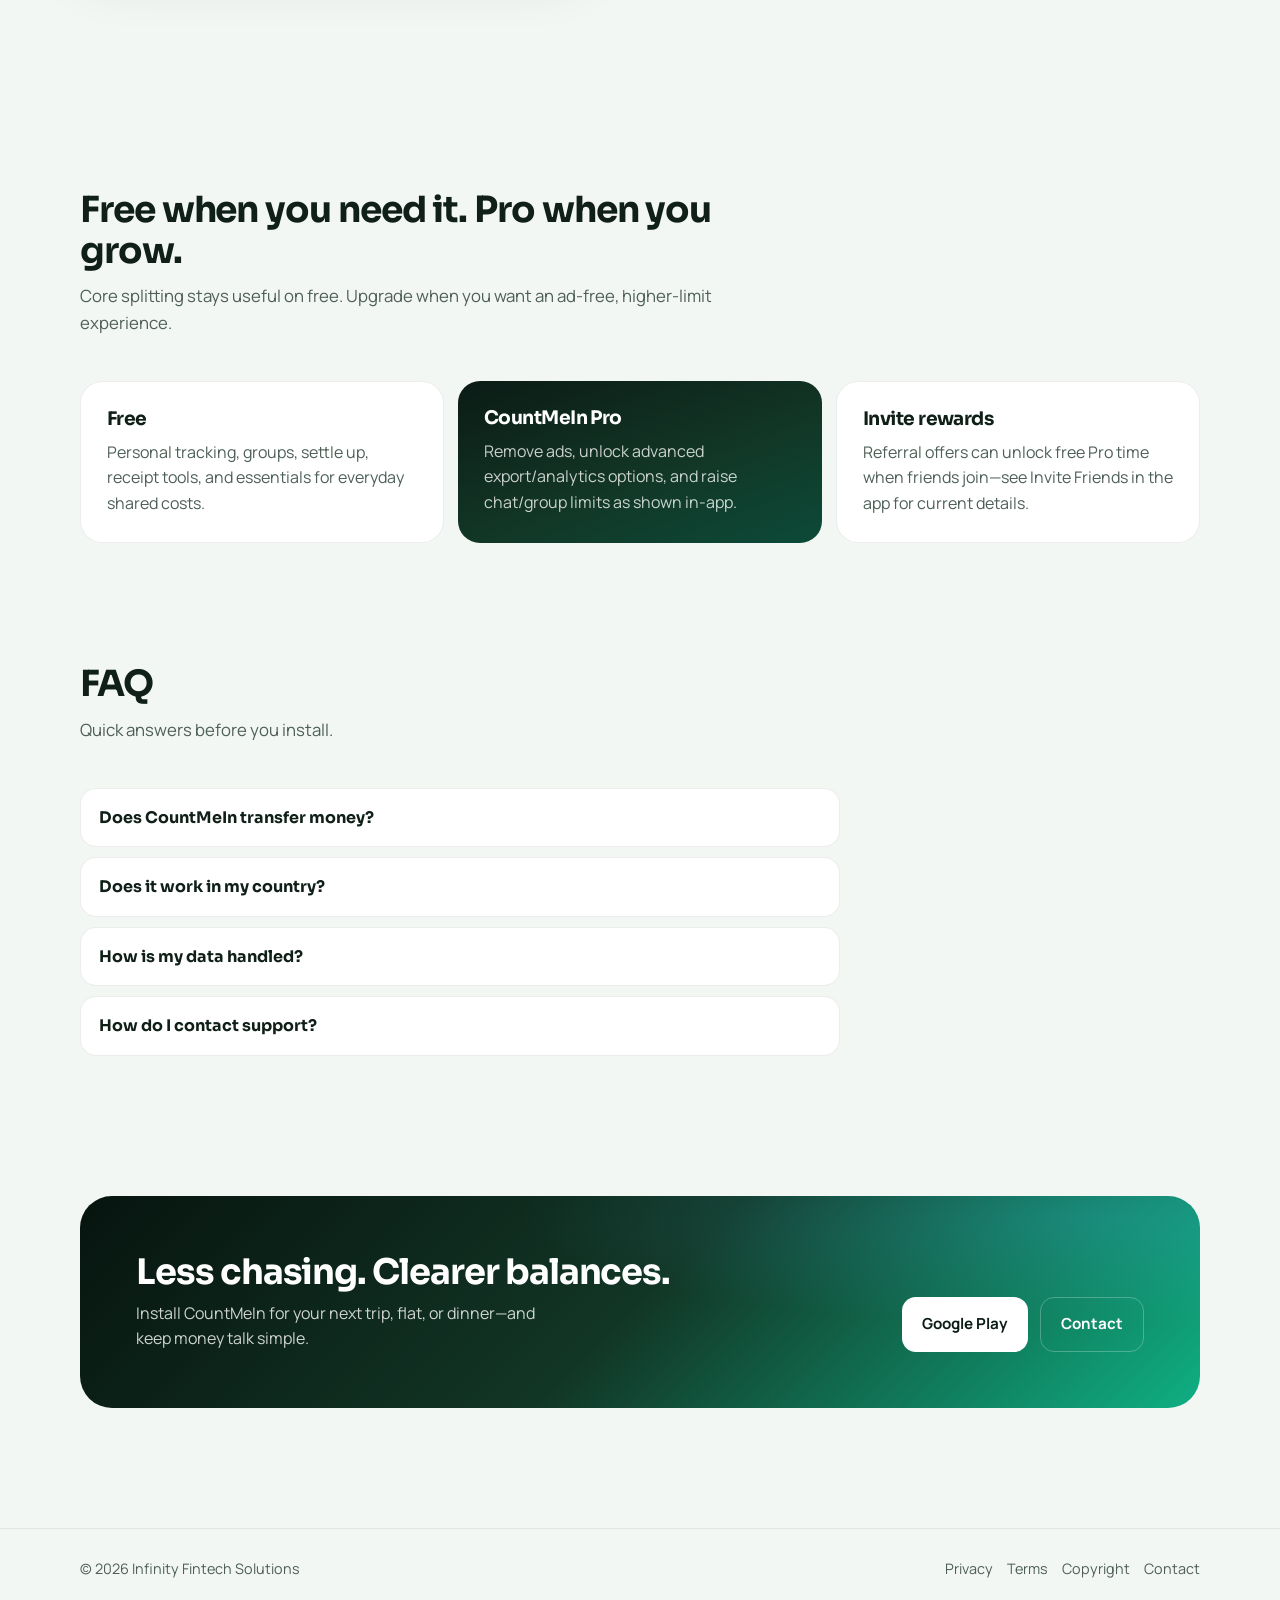
==== commit b5694c7c: "Make Send feedback hero button pure white. Co-authored-by: Cursor <cursoragent@cursor.com>" ====
--- a/index.html
+++ b/index.html
@@ -43,7 +43,7 @@
       </p>
       <div class="hero-actions">
         <a class="btn btn-primary" href="https://play.google.com/store/apps/details?id=com.infinitetech.spendly">Download for free</a>
-        <a class="btn btn-ghost" href="#features" style="color:#fff;border-color:rgba(255,255,255,.28);background:rgba(255,255,255,.08)">Discover features</a>
+        <a class="btn btn-on-dark" href="contact.html">Send feedback</a>
       </div>
       <div class="hero-meta">
         <span>Live item claim</span>
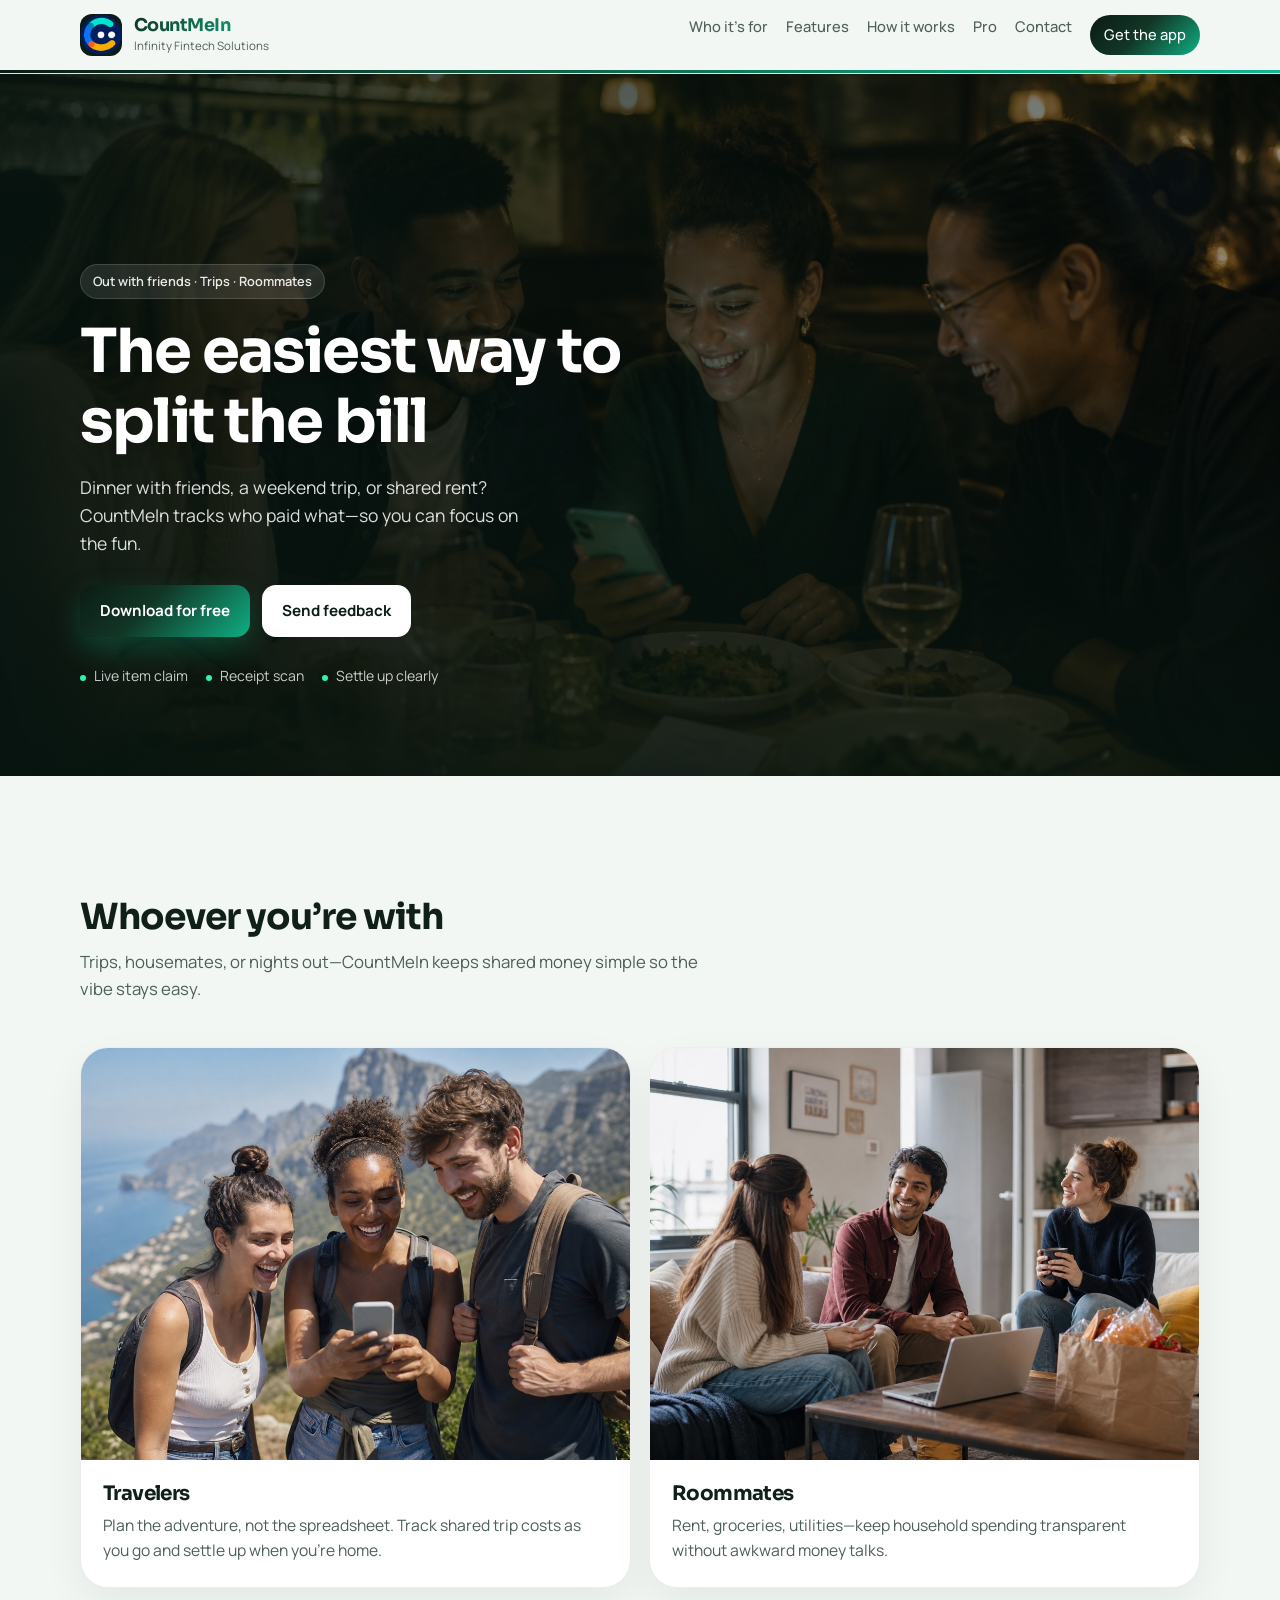
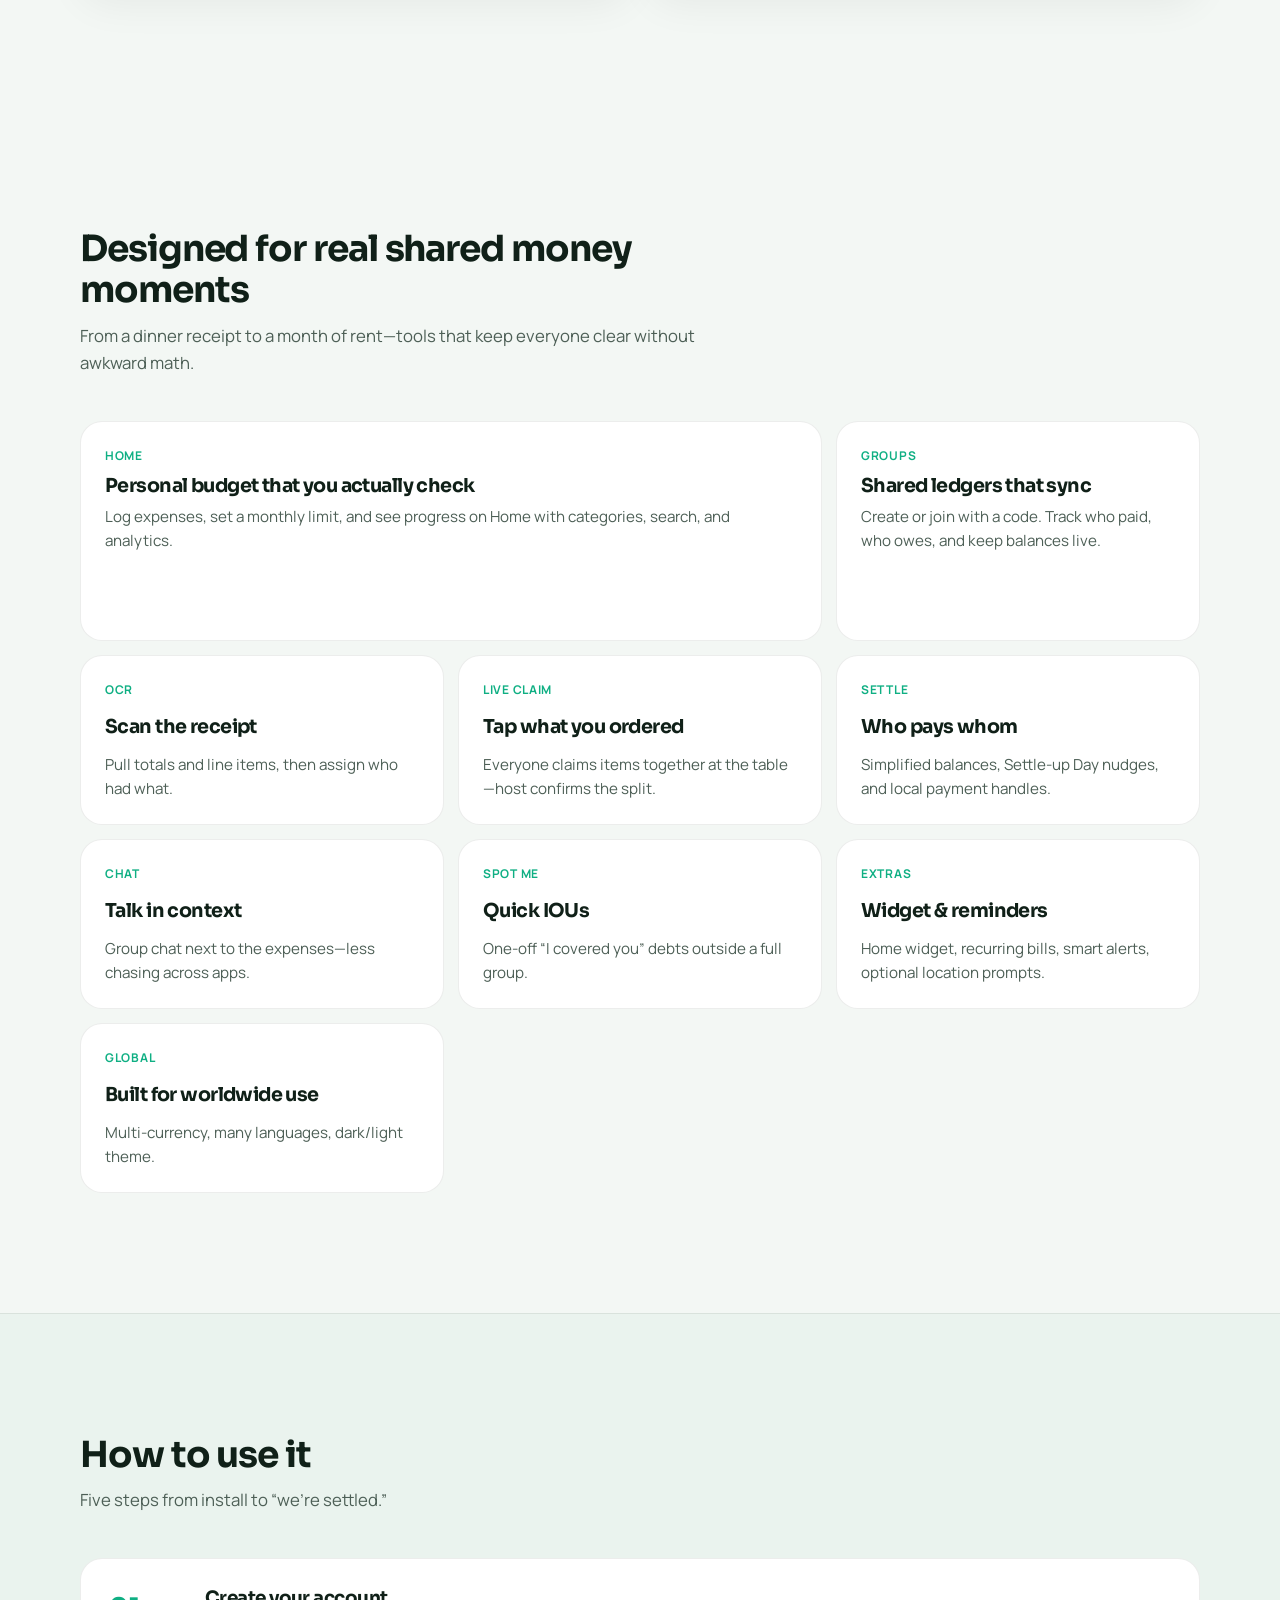
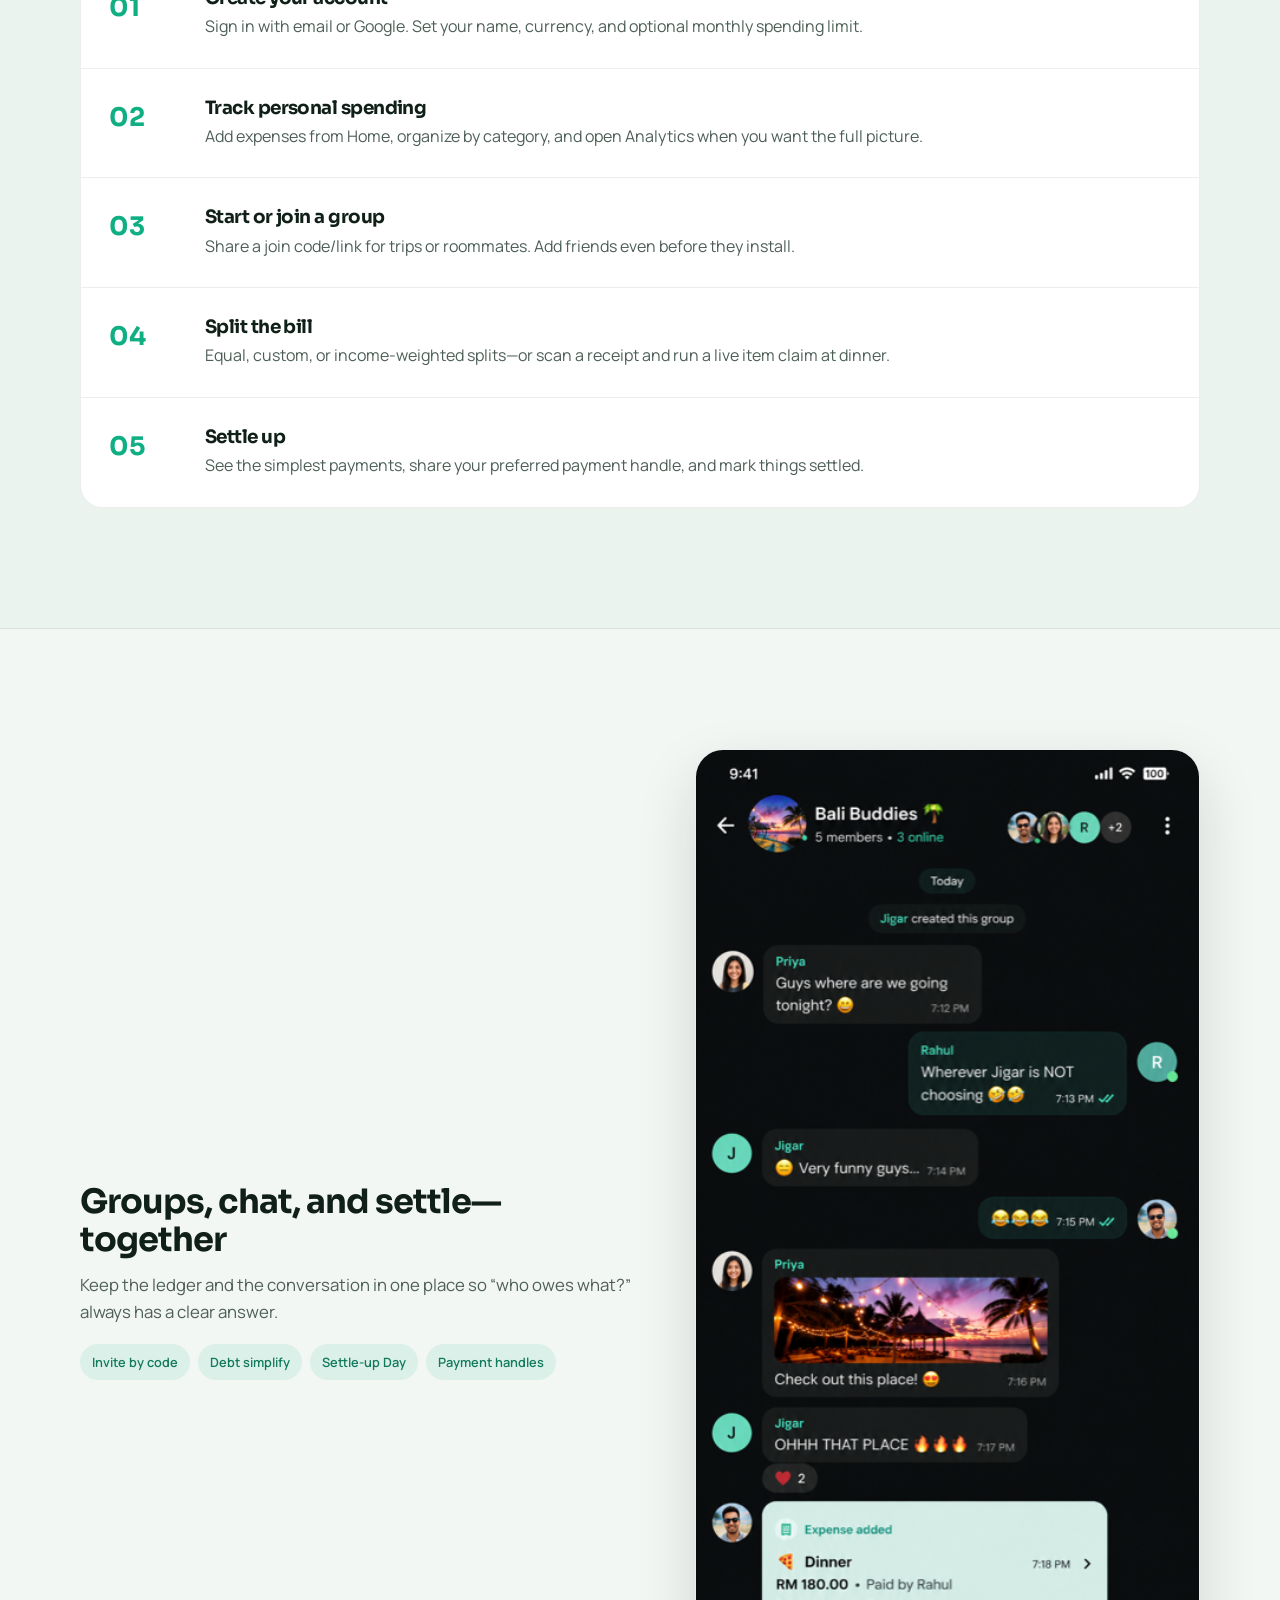
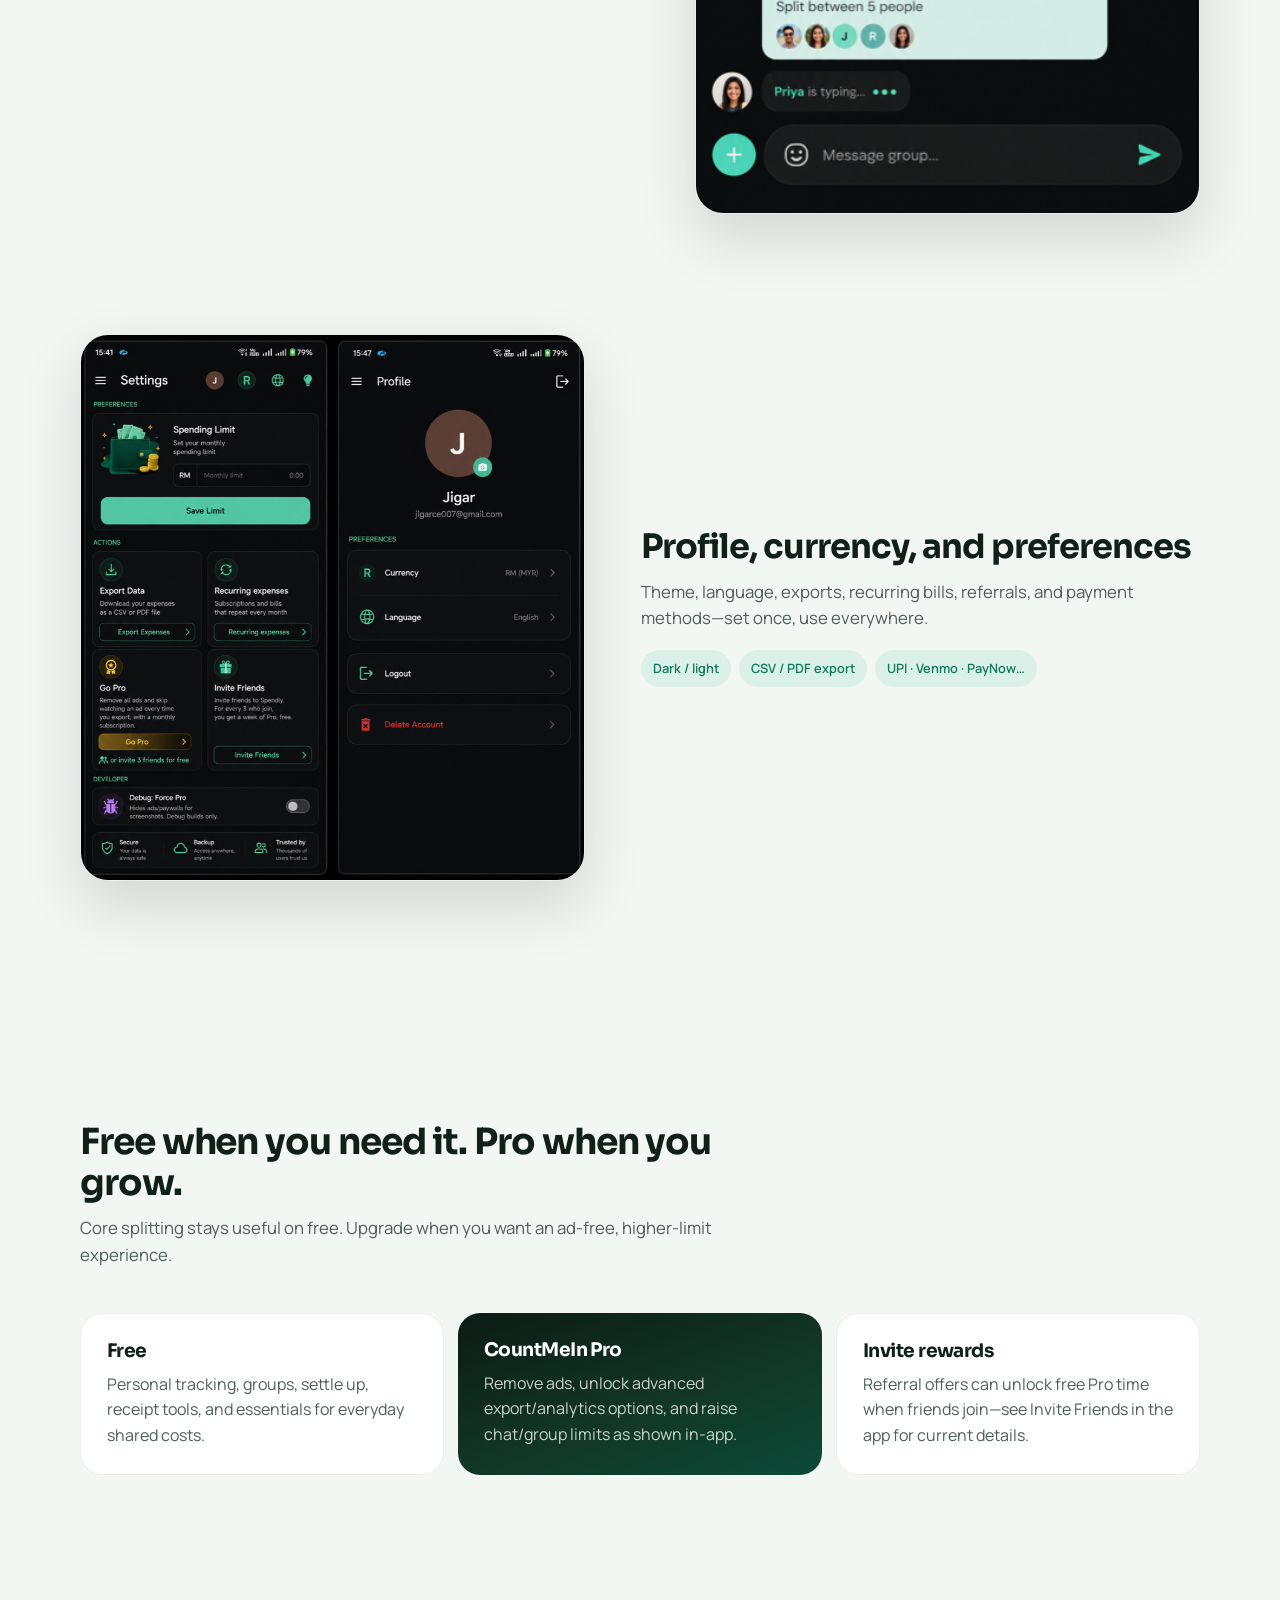
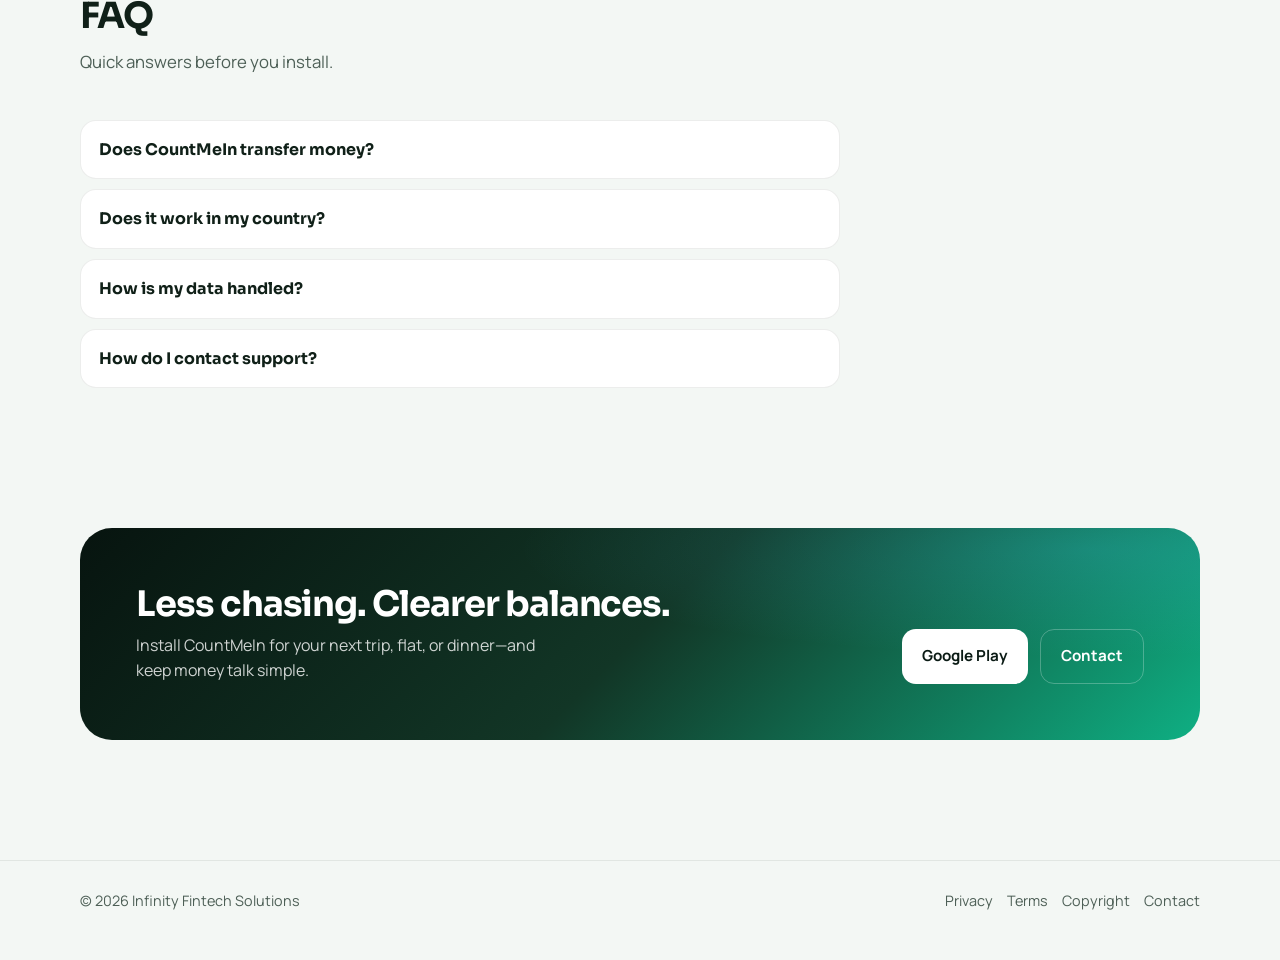
==== commit 1190fae7: "Add travelers and roommates lifestyle visuals to the homepage. Introduce a Tricount-style “Whoever y" ====
--- a/index.html
+++ b/index.html
@@ -19,6 +19,7 @@
       </div>
     </a>
     <nav class="top-nav" aria-label="Primary">
+      <a href="#who">Who it’s for</a>
       <a href="#features">Features</a>
       <a href="#how">How it works</a>
       <a href="#pro">Pro</a>
@@ -55,6 +56,35 @@
 </section>
 
 <main>
+  <section class="section" id="who">
+    <div class="container">
+      <div class="section-head">
+        <h2>Whoever you’re with</h2>
+        <p>Trips, housemates, or nights out—CountMeIn keeps shared money simple so the vibe stays easy.</p>
+      </div>
+      <div class="audience-grid">
+        <article class="audience-card">
+          <div class="audience-media">
+            <img src="assets/audience-travelers.jpg" alt="Friends traveling together" width="1200" height="900" loading="lazy">
+          </div>
+          <div class="audience-body">
+            <h3>Travelers</h3>
+            <p>Plan the adventure, not the spreadsheet. Track shared trip costs as you go and settle up when you’re home.</p>
+          </div>
+        </article>
+        <article class="audience-card">
+          <div class="audience-media">
+            <img src="assets/audience-roommates.jpg" alt="Roommates sharing an apartment" width="1200" height="900" loading="lazy">
+          </div>
+          <div class="audience-body">
+            <h3>Roommates</h3>
+            <p>Rent, groceries, utilities—keep household spending transparent without awkward money talks.</p>
+          </div>
+        </article>
+      </div>
+    </div>
+  </section>
+
   <section class="section" id="features">
     <div class="container">
       <div class="section-head">
--- a/brand.css
+++ b/brand.css
@@ -269,6 +269,53 @@
   font-size: 1.05rem;
 }
 
+.audience-grid {
+  display: grid;
+  grid-template-columns: repeat(2, 1fr);
+  gap: 18px;
+}
+@media (max-width: 760px) {
+  .audience-grid { grid-template-columns: 1fr; }
+}
+.audience-card {
+  background: var(--surface);
+  border: 1px solid var(--line);
+  border-radius: 28px;
+  overflow: hidden;
+  box-shadow: 0 16px 40px rgba(7, 20, 15, 0.06);
+  transition: transform .2s var(--ease), box-shadow .2s var(--ease);
+}
+.audience-card:hover {
+  transform: translateY(-3px);
+  box-shadow: 0 22px 50px rgba(7, 20, 15, 0.1);
+}
+.audience-media {
+  aspect-ratio: 4 / 3;
+  overflow: hidden;
+  background: var(--cmi-2);
+}
+.audience-media img {
+  width: 100%;
+  height: 100%;
+  object-fit: cover;
+  transition: transform .45s var(--ease);
+}
+.audience-card:hover .audience-media img {
+  transform: scale(1.04);
+}
+.audience-body {
+  padding: 22px 22px 24px;
+}
+.audience-body h3 {
+  margin: 0 0 8px;
+  font-size: 1.25rem;
+}
+.audience-body p {
+  margin: 0;
+  color: var(--ink-soft);
+  font-size: 0.98rem;
+}
+
 .bento {
   display: grid;
   grid-template-columns: repeat(12, 1fr);
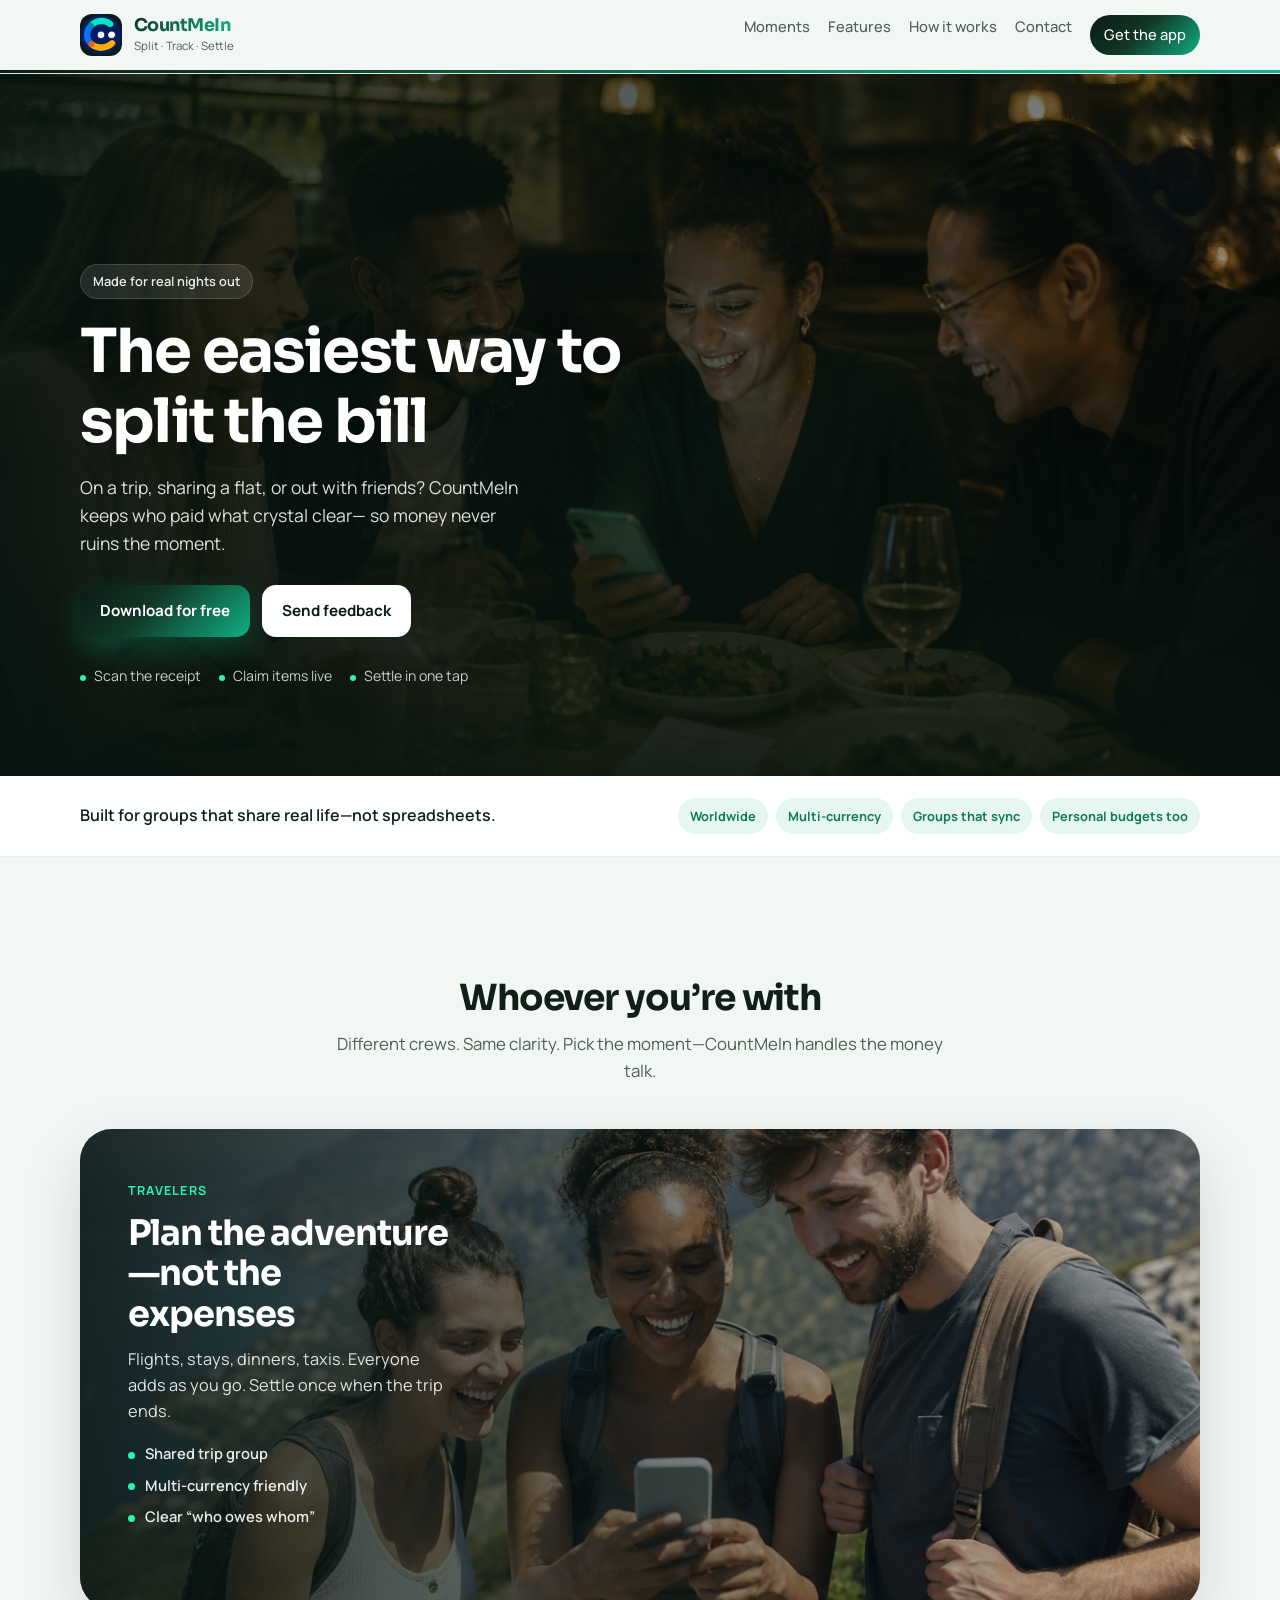
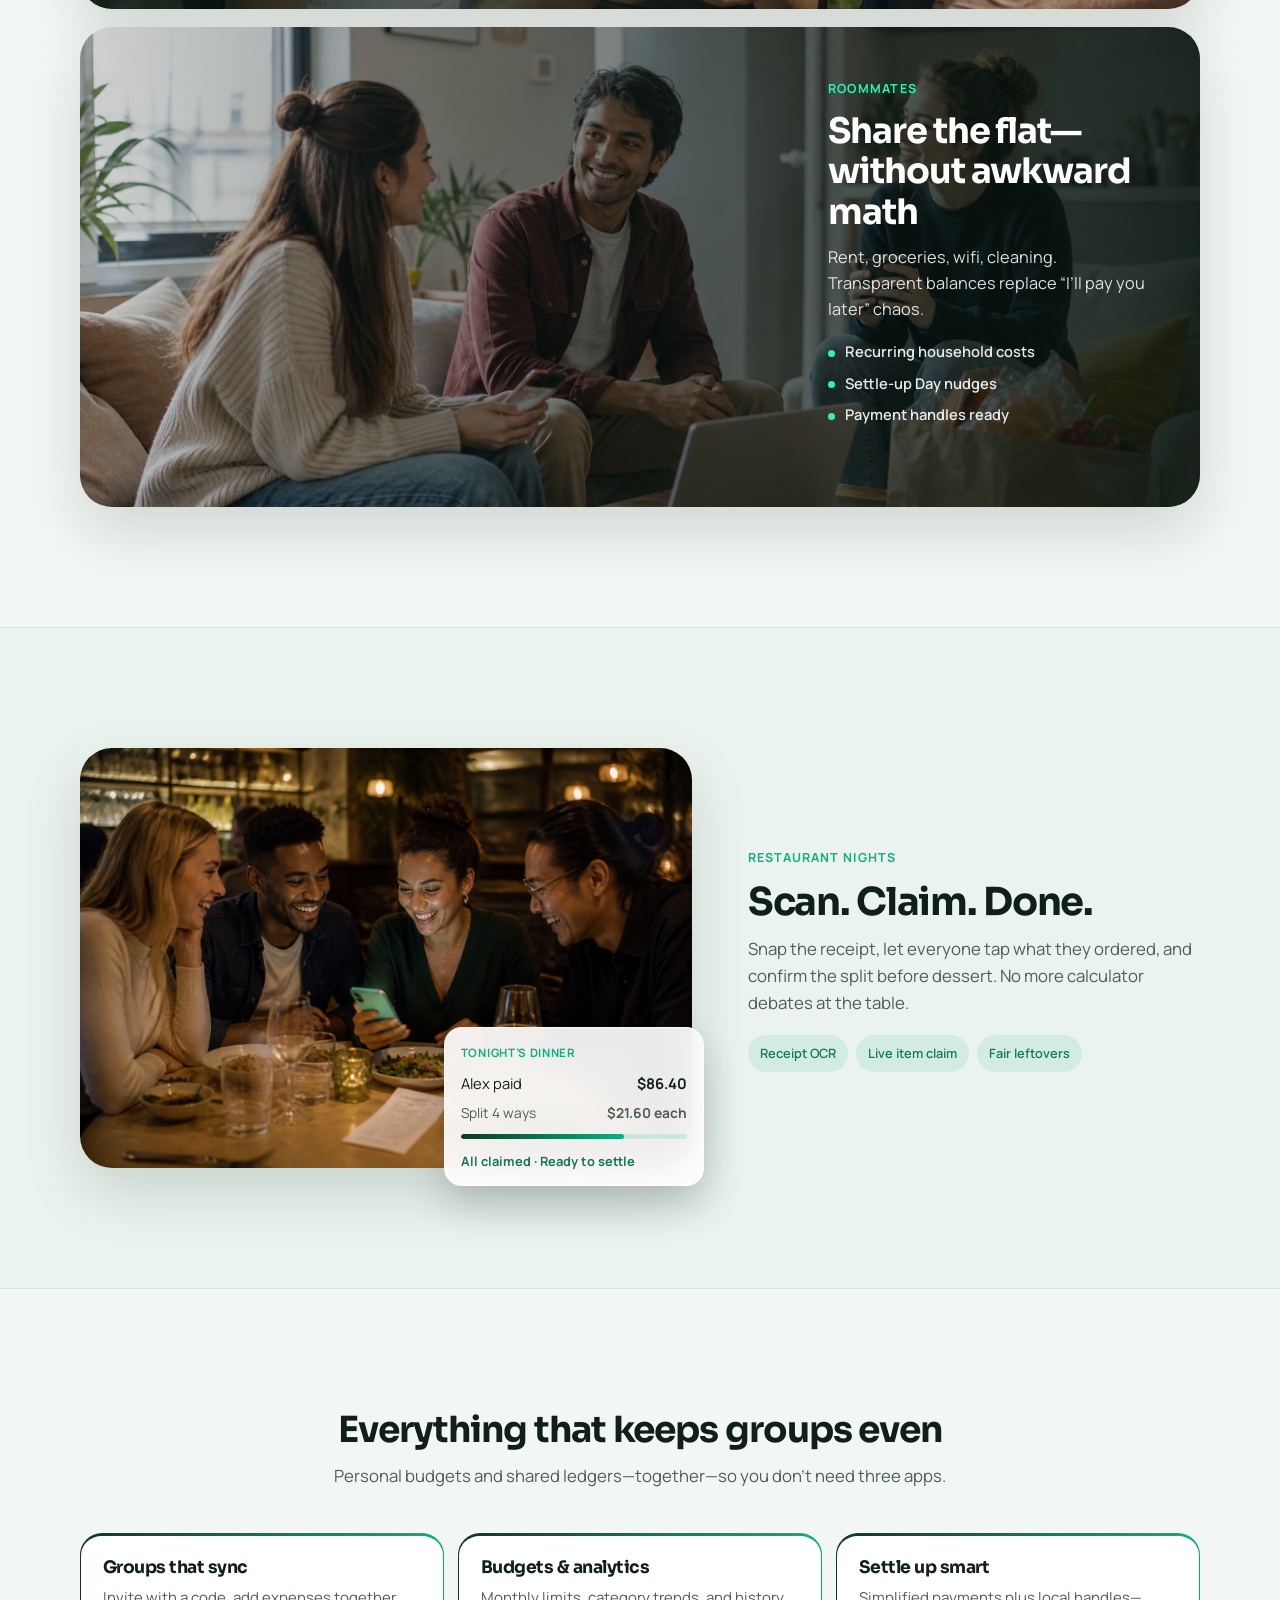
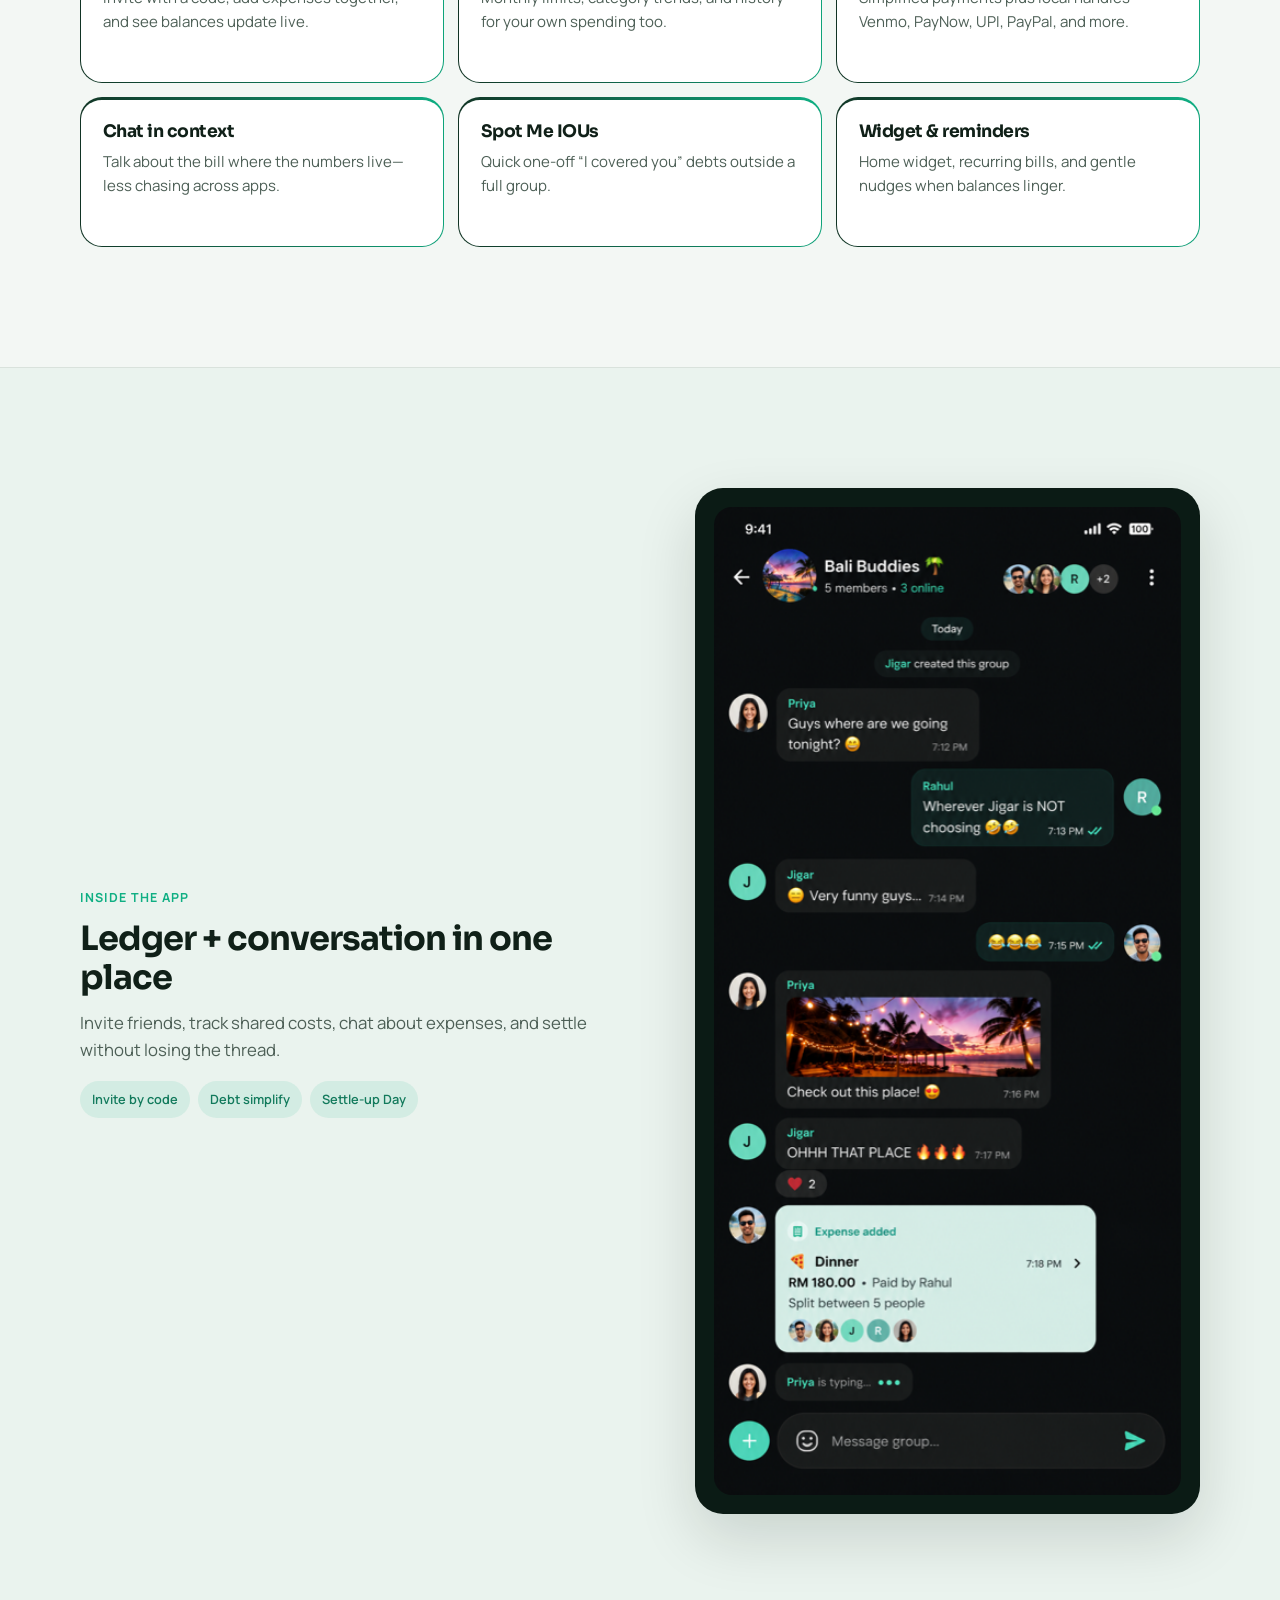
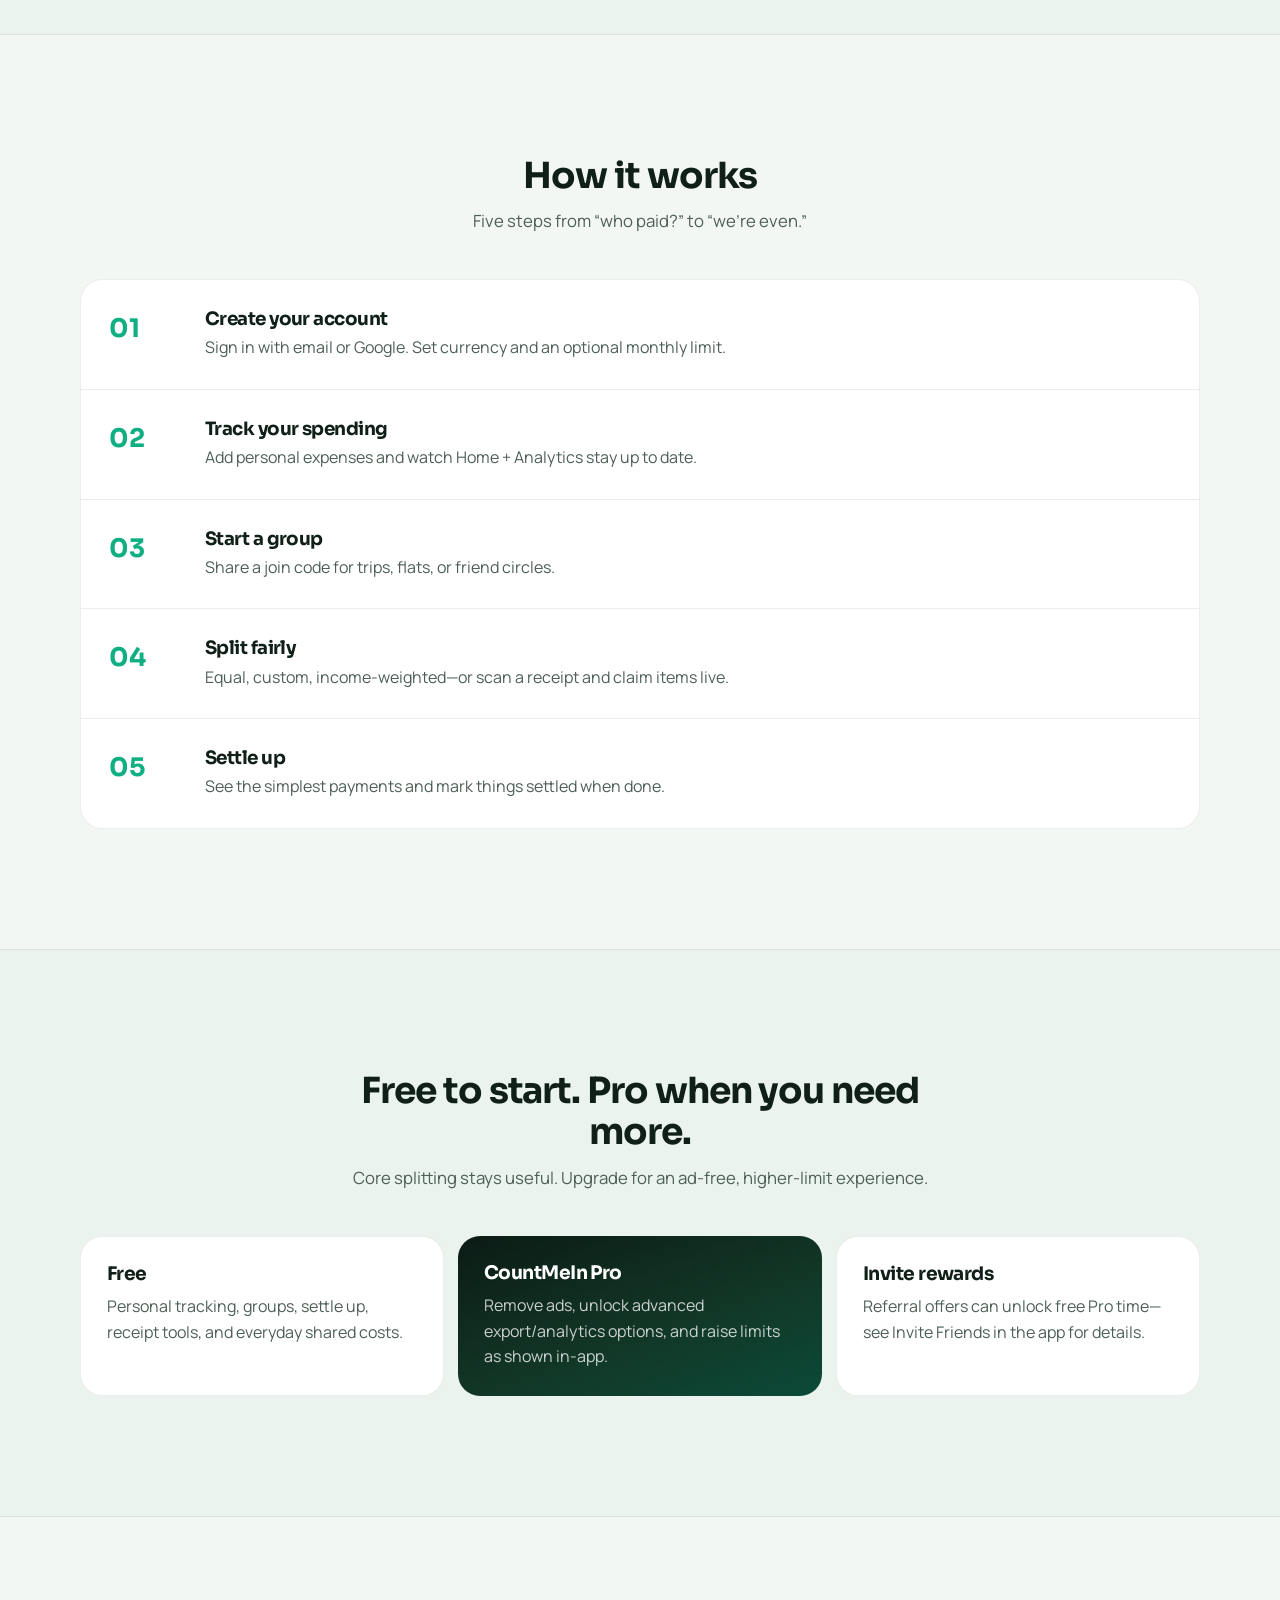
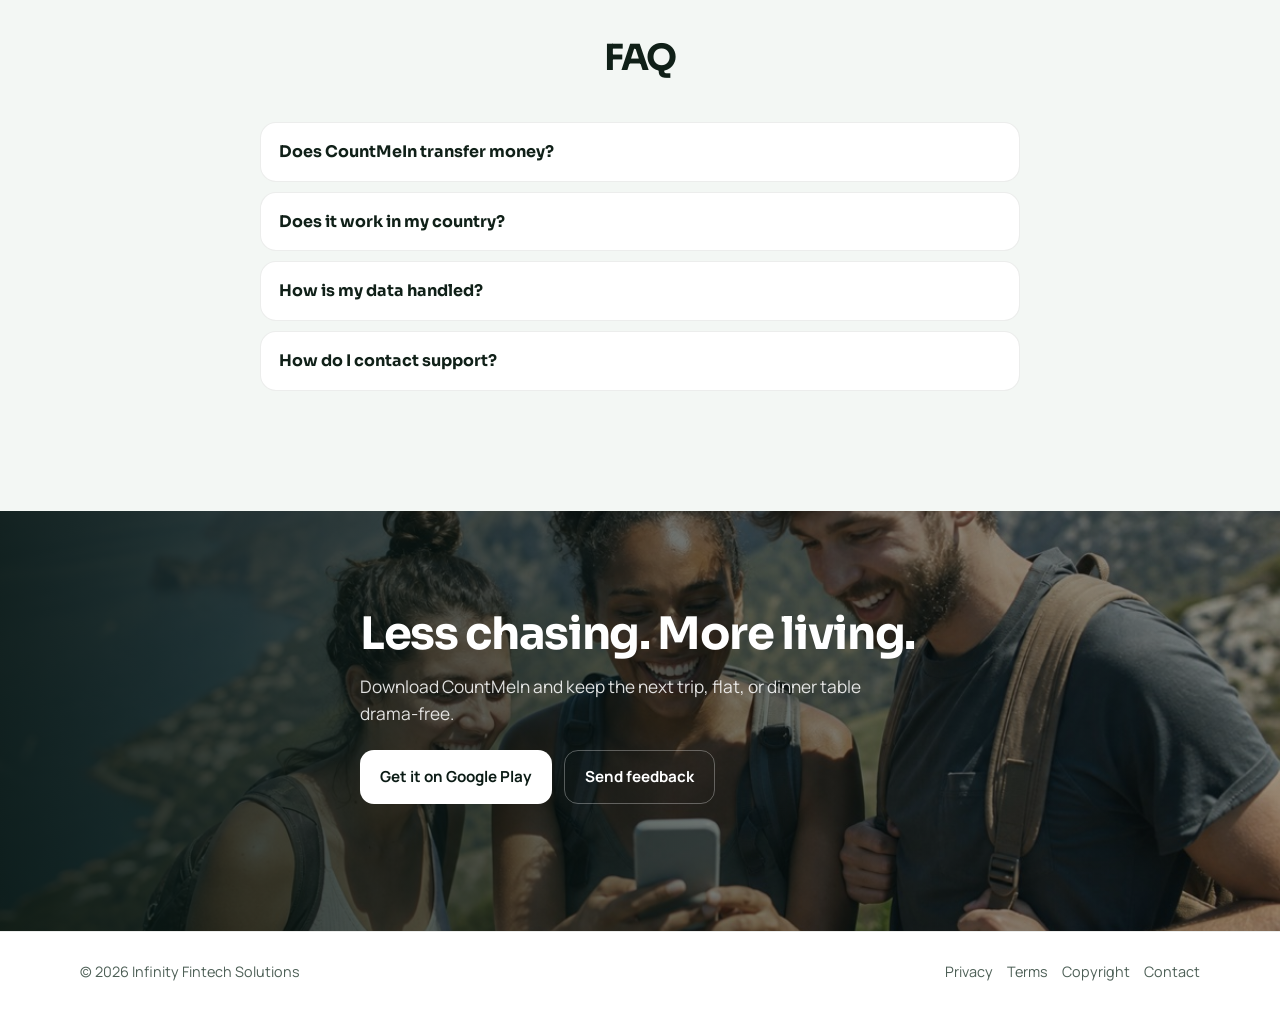
==== commit 5d99767b: "Redesign homepage into cinematic lifestyle storytelling. Replace basic photo cards with overlay stor" ====
--- a/index.html
+++ b/index.html
@@ -3,8 +3,11 @@
 <head>
 <meta charset="UTF-8">
 <meta name="viewport" content="width=device-width, initial-scale=1.0">
-<title>CountMeIn — Split bills & track spending</title>
-<meta name="description" content="CountMeIn helps you track personal spending and split group expenses fairly—scan receipts, claim items live, settle up, and stay on budget.">
+<title>CountMeIn — The easiest way to split the bill</title>
+<meta name="description" content="CountMeIn helps friends, travelers, and roommates track shared expenses, scan receipts, claim items live, and settle up—worldwide.">
+<meta property="og:title" content="CountMeIn — Split bills without the awkward math">
+<meta property="og:description" content="Track shared expenses, scan receipts, and settle up with friends—so you can focus on the fun.">
+<meta property="og:image" content="assets/hero-friends-dinner.jpg">
 <link rel="icon" href="logo.png" type="image/png">
 <link rel="stylesheet" href="brand.css">
 </head>
@@ -15,14 +18,13 @@
       <img src="logo.png" width="42" height="42" alt="CountMeIn logo">
       <div>
         <div class="brand-name">CountMeIn</div>
-        <div class="brand-sub">Infinity Fintech Solutions</div>
+        <div class="brand-sub">Split · Track · Settle</div>
       </div>
     </a>
     <nav class="top-nav" aria-label="Primary">
-      <a href="#who">Who it’s for</a>
+      <a href="#moments">Moments</a>
       <a href="#features">Features</a>
       <a href="#how">How it works</a>
-      <a href="#pro">Pro</a>
       <a href="contact.html">Contact</a>
       <a class="nav-cta" href="https://play.google.com/store/apps/details?id=com.infinitetech.spendly">Get the app</a>
     </nav>
@@ -36,233 +38,212 @@
   </div>
   <div class="container">
     <div class="hero-content">
-      <div class="hero-kicker">Out with friends · Trips · Roommates</div>
+      <div class="hero-kicker">Made for real nights out</div>
       <h1>The easiest way to split the bill</h1>
       <p class="lead">
-        Dinner with friends, a weekend trip, or shared rent?
-        CountMeIn tracks who paid what—so you can focus on the fun.
+        On a trip, sharing a flat, or out with friends? CountMeIn keeps who paid what crystal clear—
+        so money never ruins the moment.
       </p>
       <div class="hero-actions">
         <a class="btn btn-primary" href="https://play.google.com/store/apps/details?id=com.infinitetech.spendly">Download for free</a>
         <a class="btn btn-on-dark" href="contact.html">Send feedback</a>
       </div>
       <div class="hero-meta">
-        <span>Live item claim</span>
-        <span>Receipt scan</span>
-        <span>Settle up clearly</span>
+        <span>Scan the receipt</span>
+        <span>Claim items live</span>
+        <span>Settle in one tap</span>
       </div>
     </div>
   </div>
 </section>
 
+<section class="trust">
+  <div class="container trust-row">
+    <p>Built for groups that share real life—not spreadsheets.</p>
+    <div class="trust-pills">
+      <span>Worldwide</span>
+      <span>Multi-currency</span>
+      <span>Groups that sync</span>
+      <span>Personal budgets too</span>
+    </div>
+  </div>
+</section>
+
 <main>
-  <section class="section" id="who">
-    <div class="container">
-      <div class="section-head">
+  <section class="section" id="moments">
+    <div class="container">
+      <div class="section-head center">
         <h2>Whoever you’re with</h2>
-        <p>Trips, housemates, or nights out—CountMeIn keeps shared money simple so the vibe stays easy.</p>
-      </div>
-      <div class="audience-grid">
-        <article class="audience-card">
-          <div class="audience-media">
-            <img src="assets/audience-travelers.jpg" alt="Friends traveling together" width="1200" height="900" loading="lazy">
-          </div>
-          <div class="audience-body">
-            <h3>Travelers</h3>
-            <p>Plan the adventure, not the spreadsheet. Track shared trip costs as you go and settle up when you’re home.</p>
-          </div>
-        </article>
-        <article class="audience-card">
-          <div class="audience-media">
-            <img src="assets/audience-roommates.jpg" alt="Roommates sharing an apartment" width="1200" height="900" loading="lazy">
-          </div>
-          <div class="audience-body">
-            <h3>Roommates</h3>
-            <p>Rent, groceries, utilities—keep household spending transparent without awkward money talks.</p>
-          </div>
-        </article>
+        <p>Different crews. Same clarity. Pick the moment—CountMeIn handles the money talk.</p>
+      </div>
+    </div>
+
+    <div class="story-stack">
+      <article class="story-panel">
+        <img src="assets/audience-travelers.jpg" alt="Friends traveling together" loading="lazy">
+        <div class="story-scrim"></div>
+        <div class="story-copy">
+          <span class="story-eyebrow">Travelers</span>
+          <h3>Plan the adventure—not the expenses</h3>
+          <p>Flights, stays, dinners, taxis. Everyone adds as you go. Settle once when the trip ends.</p>
+          <ul class="story-points">
+            <li>Shared trip group</li>
+            <li>Multi-currency friendly</li>
+            <li>Clear “who owes whom”</li>
+          </ul>
+        </div>
+      </article>
+
+      <article class="story-panel flip">
+        <img src="assets/audience-roommates.jpg" alt="Roommates in a shared apartment" loading="lazy">
+        <div class="story-scrim"></div>
+        <div class="story-copy">
+          <span class="story-eyebrow">Roommates</span>
+          <h3>Share the flat—without awkward math</h3>
+          <p>Rent, groceries, wifi, cleaning. Transparent balances replace “I’ll pay you later” chaos.</p>
+          <ul class="story-points">
+            <li>Recurring household costs</li>
+            <li>Settle-up Day nudges</li>
+            <li>Payment handles ready</li>
+          </ul>
+        </div>
+      </article>
+    </div>
+  </section>
+
+  <section class="section soft" id="restaurant">
+    <div class="container moment">
+      <div class="moment-visual">
+        <img src="assets/hero-friends-dinner.jpg" alt="Friends splitting a restaurant bill" loading="lazy">
+        <div class="float-card">
+          <div class="float-label">Tonight’s dinner</div>
+          <div class="float-row"><span>Alex paid</span><strong>$86.40</strong></div>
+          <div class="float-row muted"><span>Split 4 ways</span><strong>$21.60 each</strong></div>
+          <div class="float-bar"><span></span></div>
+          <div class="float-cta">All claimed · Ready to settle</div>
+        </div>
+      </div>
+      <div class="moment-copy">
+        <span class="eyebrow">Restaurant nights</span>
+        <h2>Scan. Claim. Done.</h2>
+        <p>
+          Snap the receipt, let everyone tap what they ordered, and confirm the split before dessert.
+          No more calculator debates at the table.
+        </p>
+        <div class="tag-row">
+          <span class="tag">Receipt OCR</span>
+          <span class="tag">Live item claim</span>
+          <span class="tag">Fair leftovers</span>
+        </div>
       </div>
     </div>
   </section>
 
   <section class="section" id="features">
     <div class="container">
-      <div class="section-head">
-        <h2>Designed for real shared money moments</h2>
-        <p>From a dinner receipt to a month of rent—tools that keep everyone clear without awkward math.</p>
-      </div>
-      <div class="bento">
-        <article class="tile wide tall">
-          <div>
-            <div class="tile-label">Home</div>
-            <h3>Personal budget that you actually check</h3>
-            <p>Log expenses, set a monthly limit, and see progress on Home with categories, search, and analytics.</p>
-          </div>
-        </article>
-        <article class="tile tall">
-          <div>
-            <div class="tile-label">Groups</div>
-            <h3>Shared ledgers that sync</h3>
-            <p>Create or join with a code. Track who paid, who owes, and keep balances live.</p>
-          </div>
-        </article>
-        <article class="tile">
-          <div class="tile-label">OCR</div>
-          <h3>Scan the receipt</h3>
-          <p>Pull totals and line items, then assign who had what.</p>
-        </article>
-        <article class="tile">
-          <div class="tile-label">Live claim</div>
-          <h3>Tap what you ordered</h3>
-          <p>Everyone claims items together at the table—host confirms the split.</p>
-        </article>
-        <article class="tile">
-          <div class="tile-label">Settle</div>
-          <h3>Who pays whom</h3>
-          <p>Simplified balances, Settle-up Day nudges, and local payment handles.</p>
-        </article>
-        <article class="tile">
-          <div class="tile-label">Chat</div>
-          <h3>Talk in context</h3>
-          <p>Group chat next to the expenses—less chasing across apps.</p>
-        </article>
-        <article class="tile">
-          <div class="tile-label">Spot Me</div>
-          <h3>Quick IOUs</h3>
-          <p>One-off “I covered you” debts outside a full group.</p>
-        </article>
-        <article class="tile">
-          <div class="tile-label">Extras</div>
+      <div class="section-head center">
+        <h2>Everything that keeps groups even</h2>
+        <p>Personal budgets and shared ledgers—together—so you don’t need three apps.</p>
+      </div>
+      <div class="feature-rail">
+        <article>
+          <h3>Groups that sync</h3>
+          <p>Invite with a code, add expenses together, and see balances update live.</p>
+        </article>
+        <article>
+          <h3>Budgets &amp; analytics</h3>
+          <p>Monthly limits, category trends, and history for your own spending too.</p>
+        </article>
+        <article>
+          <h3>Settle up smart</h3>
+          <p>Simplified payments plus local handles—Venmo, PayNow, UPI, PayPal, and more.</p>
+        </article>
+        <article>
+          <h3>Chat in context</h3>
+          <p>Talk about the bill where the numbers live—less chasing across apps.</p>
+        </article>
+        <article>
+          <h3>Spot Me IOUs</h3>
+          <p>Quick one-off “I covered you” debts outside a full group.</p>
+        </article>
+        <article>
           <h3>Widget &amp; reminders</h3>
-          <p>Home widget, recurring bills, smart alerts, optional location prompts.</p>
-        </article>
-        <article class="tile">
-          <div class="tile-label">Global</div>
-          <h3>Built for worldwide use</h3>
-          <p>Multi-currency, many languages, dark/light theme.</p>
-        </article>
-      </div>
-    </div>
-  </section>
-
-  <section class="section" id="how" style="background:#eaf3ee; border-block:1px solid var(--line)">
-    <div class="container">
-      <div class="section-head">
-        <h2>How to use it</h2>
-        <p>Five steps from install to “we’re settled.”</p>
-      </div>
-      <div class="steps">
-        <div class="step">
-          <div class="step-num">01</div>
-          <div>
-            <h3>Create your account</h3>
-            <p>Sign in with email or Google. Set your name, currency, and optional monthly spending limit.</p>
-          </div>
-        </div>
-        <div class="step">
-          <div class="step-num">02</div>
-          <div>
-            <h3>Track personal spending</h3>
-            <p>Add expenses from Home, organize by category, and open Analytics when you want the full picture.</p>
-          </div>
-        </div>
-        <div class="step">
-          <div class="step-num">03</div>
-          <div>
-            <h3>Start or join a group</h3>
-            <p>Share a join code/link for trips or roommates. Add friends even before they install.</p>
-          </div>
-        </div>
-        <div class="step">
-          <div class="step-num">04</div>
-          <div>
-            <h3>Split the bill</h3>
-            <p>Equal, custom, or income-weighted splits—or scan a receipt and run a live item claim at dinner.</p>
-          </div>
-        </div>
-        <div class="step">
-          <div class="step-num">05</div>
-          <div>
-            <h3>Settle up</h3>
-            <p>See the simplest payments, share your preferred payment handle, and mark things settled.</p>
-          </div>
-        </div>
-      </div>
-    </div>
-  </section>
-
-  <section class="section">
+          <p>Home widget, recurring bills, and gentle nudges when balances linger.</p>
+        </article>
+      </div>
+    </div>
+  </section>
+
+  <section class="section soft" id="product">
     <div class="container showcase">
       <div class="showcase-copy">
-        <h2>Groups, chat, and settle—together</h2>
-        <p>Keep the ledger and the conversation in one place so “who owes what?” always has a clear answer.</p>
+        <span class="eyebrow">Inside the app</span>
+        <h2>Ledger + conversation in one place</h2>
+        <p>Invite friends, track shared costs, chat about expenses, and settle without losing the thread.</p>
         <div class="tag-row">
           <span class="tag">Invite by code</span>
           <span class="tag">Debt simplify</span>
           <span class="tag">Settle-up Day</span>
-          <span class="tag">Payment handles</span>
-        </div>
-      </div>
-      <div class="shot">
-        <img src="assets/feature-groups.png" alt="CountMeIn groups UI" loading="lazy">
-      </div>
-    </div>
-  </section>
-
-  <section class="section" style="padding-top:0">
-    <div class="container showcase reverse">
-      <div class="showcase-copy">
-        <h2>Profile, currency, and preferences</h2>
-        <p>Theme, language, exports, recurring bills, referrals, and payment methods—set once, use everywhere.</p>
-        <div class="tag-row">
-          <span class="tag">Dark / light</span>
-          <span class="tag">CSV / PDF export</span>
-          <span class="tag">UPI · Venmo · PayNow…</span>
-        </div>
-      </div>
-      <div class="shot">
-        <img src="assets/feature-profile.png" alt="CountMeIn profile and settings" loading="lazy">
-      </div>
-    </div>
-  </section>
-
-  <section class="section" id="pro">
-    <div class="container">
-      <div class="section-head">
-        <h2>Free when you need it. Pro when you grow.</h2>
-        <p>Core splitting stays useful on free. Upgrade when you want an ad-free, higher-limit experience.</p>
+        </div>
+      </div>
+      <div class="device-shot">
+        <img src="assets/feature-groups.png" alt="CountMeIn groups and chat" loading="lazy">
+      </div>
+    </div>
+  </section>
+
+  <section class="section" id="how">
+    <div class="container">
+      <div class="section-head center">
+        <h2>How it works</h2>
+        <p>Five steps from “who paid?” to “we’re even.”</p>
+      </div>
+      <div class="steps">
+        <div class="step"><div class="step-num">01</div><div><h3>Create your account</h3><p>Sign in with email or Google. Set currency and an optional monthly limit.</p></div></div>
+        <div class="step"><div class="step-num">02</div><div><h3>Track your spending</h3><p>Add personal expenses and watch Home + Analytics stay up to date.</p></div></div>
+        <div class="step"><div class="step-num">03</div><div><h3>Start a group</h3><p>Share a join code for trips, flats, or friend circles.</p></div></div>
+        <div class="step"><div class="step-num">04</div><div><h3>Split fairly</h3><p>Equal, custom, income-weighted—or scan a receipt and claim items live.</p></div></div>
+        <div class="step"><div class="step-num">05</div><div><h3>Settle up</h3><p>See the simplest payments and mark things settled when done.</p></div></div>
+      </div>
+    </div>
+  </section>
+
+  <section class="section soft" id="pro">
+    <div class="container">
+      <div class="section-head center">
+        <h2>Free to start. Pro when you need more.</h2>
+        <p>Core splitting stays useful. Upgrade for an ad-free, higher-limit experience.</p>
       </div>
       <div class="pro-grid">
         <article class="pro-card">
           <h3>Free</h3>
-          <p>Personal tracking, groups, settle up, receipt tools, and essentials for everyday shared costs.</p>
+          <p>Personal tracking, groups, settle up, receipt tools, and everyday shared costs.</p>
         </article>
         <article class="pro-card featured">
           <h3>CountMeIn Pro</h3>
-          <p>Remove ads, unlock advanced export/analytics options, and raise chat/group limits as shown in-app.</p>
+          <p>Remove ads, unlock advanced export/analytics options, and raise limits as shown in-app.</p>
         </article>
         <article class="pro-card">
           <h3>Invite rewards</h3>
-          <p>Referral offers can unlock free Pro time when friends join—see Invite Friends in the app for current details.</p>
-        </article>
-      </div>
-    </div>
-  </section>
-
-  <section class="section" id="faq" style="padding-top:0">
-    <div class="container">
-      <div class="section-head">
+          <p>Referral offers can unlock free Pro time—see Invite Friends in the app for details.</p>
+        </article>
+      </div>
+    </div>
+  </section>
+
+  <section class="section" id="faq">
+    <div class="container narrow">
+      <div class="section-head center">
         <h2>FAQ</h2>
-        <p>Quick answers before you install.</p>
       </div>
       <div class="faq">
         <details>
           <summary>Does CountMeIn transfer money?</summary>
-          <p>No. It tracks balances and can show payment handles. Real transfers happen in your bank/UPI/Venmo/PayPal apps.</p>
+          <p>No. It tracks balances and can show payment handles. Real transfers happen in your bank or payment apps.</p>
         </details>
         <details>
           <summary>Does it work in my country?</summary>
-          <p>Yes. CountMeIn is built for users worldwide, with multi-currency support and regional settle methods (UPI, Venmo, PayNow, PayPal, and more).</p>
+          <p>Yes. CountMeIn is built for users worldwide, with multi-currency support and regional settle methods.</p>
         </details>
         <details>
           <summary>How is my data handled?</summary>
@@ -276,18 +257,19 @@
     </div>
   </section>
 
-  <div class="container">
-    <section class="cta">
-      <div>
-        <h2>Less chasing. Clearer balances.</h2>
-        <p>Install CountMeIn for your next trip, flat, or dinner—and keep money talk simple.</p>
-      </div>
-      <div class="hero-actions" style="margin:0">
-        <a class="btn btn-on-dark" href="https://play.google.com/store/apps/details?id=com.infinitetech.spendly">Google Play</a>
-        <a class="btn btn-ghost" href="contact.html" style="color:#fff;border-color:rgba(255,255,255,.25);background:transparent">Contact</a>
-      </div>
-    </section>
-  </div>
+  <section class="finale">
+    <div class="finale-media" aria-hidden="true">
+      <img src="assets/audience-travelers.jpg" alt="" loading="lazy">
+    </div>
+    <div class="container finale-copy">
+      <h2>Less chasing. More living.</h2>
+      <p>Download CountMeIn and keep the next trip, flat, or dinner table drama-free.</p>
+      <div class="hero-actions">
+        <a class="btn btn-on-dark" href="https://play.google.com/store/apps/details?id=com.infinitetech.spendly">Get it on Google Play</a>
+        <a class="btn btn-ghost" href="contact.html" style="color:#fff;border-color:rgba(255,255,255,.3);background:transparent">Send feedback</a>
+      </div>
+    </div>
+  </section>
 </main>
 
 <footer class="footer">
--- a/brand.css
+++ b/brand.css
@@ -255,10 +255,18 @@
 .section {
   padding: var(--section-y) 0;
 }
+.section.soft {
+  background: #eaf3ee;
+  border-block: 1px solid var(--line);
+}
 .section-head {
   max-width: 640px;
   margin-bottom: clamp(28px, 4vw, 44px);
 }
+.section-head.center {
+  margin-inline: auto;
+  text-align: center;
+}
 .section-head h2 {
   margin: 0 0 12px;
   font-size: clamp(1.7rem, 3vw, 2.25rem);
@@ -268,99 +276,259 @@
   color: var(--ink-soft);
   font-size: 1.05rem;
 }
-
-.audience-grid {
-  display: grid;
-  grid-template-columns: repeat(2, 1fr);
+.narrow { max-width: 760px; }
+.eyebrow {
+  display: inline-block;
+  font-size: 0.78rem;
+  font-weight: 700;
+  letter-spacing: 0.08em;
+  text-transform: uppercase;
+  color: var(--cmi-4);
+  margin-bottom: 12px;
+}
+
+.trust {
+  padding: 22px 0;
+  background: #fff;
+  border-bottom: 1px solid var(--line);
+}
+.trust-row {
+  display: flex;
+  flex-wrap: wrap;
+  gap: 14px 24px;
+  align-items: center;
+  justify-content: space-between;
+}
+.trust-row > p {
+  margin: 0;
+  font-weight: 600;
+  color: var(--ink);
+}
+.trust-pills {
+  display: flex;
+  flex-wrap: wrap;
+  gap: 8px;
+}
+.trust-pills span {
+  padding: 8px 12px;
+  border-radius: 999px;
+  background: rgba(15,175,131,0.1);
+  color: var(--accent);
+  font-size: 0.8rem;
+  font-weight: 700;
+}
+
+/* Cinematic story panels — text ON imagery */
+.story-stack {
+  display: grid;
   gap: 18px;
-}
-@media (max-width: 760px) {
-  .audience-grid { grid-template-columns: 1fr; }
-}
-.audience-card {
-  background: var(--surface);
-  border: 1px solid var(--line);
-  border-radius: 28px;
+  width: min(var(--container), calc(100% - 2 * var(--gutter)));
+  margin: 0 auto;
+}
+.story-panel {
+  position: relative;
+  min-height: clamp(360px, 52vw, 480px);
+  border-radius: 32px;
   overflow: hidden;
-  box-shadow: 0 16px 40px rgba(7, 20, 15, 0.06);
-  transition: transform .2s var(--ease), box-shadow .2s var(--ease);
-}
-.audience-card:hover {
-  transform: translateY(-3px);
-  box-shadow: 0 22px 50px rgba(7, 20, 15, 0.1);
-}
-.audience-media {
-  aspect-ratio: 4 / 3;
-  overflow: hidden;
-  background: var(--cmi-2);
-}
-.audience-media img {
+  box-shadow: var(--shadow);
+}
+.story-panel img {
+  position: absolute;
+  inset: 0;
   width: 100%;
   height: 100%;
   object-fit: cover;
-  transition: transform .45s var(--ease);
-}
-.audience-card:hover .audience-media img {
-  transform: scale(1.04);
-}
-.audience-body {
-  padding: 22px 22px 24px;
-}
-.audience-body h3 {
-  margin: 0 0 8px;
-  font-size: 1.25rem;
-}
-.audience-body p {
+  transform: scale(1.03);
+  transition: transform .7s var(--ease);
+}
+.story-panel:hover img { transform: scale(1.07); }
+.story-scrim {
+  position: absolute;
+  inset: 0;
+  background: linear-gradient(90deg, rgba(7,20,15,0.88) 0%, rgba(7,20,15,0.55) 48%, rgba(7,20,15,0.15) 100%);
+}
+.story-panel.flip .story-scrim {
+  background: linear-gradient(270deg, rgba(7,20,15,0.88) 0%, rgba(7,20,15,0.55) 48%, rgba(7,20,15,0.15) 100%);
+}
+.story-copy {
+  position: relative;
+  z-index: 1;
+  max-width: 420px;
+  padding: clamp(28px, 5vw, 48px);
+  color: #fff;
+}
+.story-panel.flip .story-copy {
+  margin-left: auto;
+  text-align: left;
+}
+.story-eyebrow {
+  display: inline-block;
+  margin-bottom: 12px;
+  font-size: 0.78rem;
+  font-weight: 700;
+  letter-spacing: 0.1em;
+  text-transform: uppercase;
+  color: var(--cmi-5);
+}
+.story-copy h3 {
+  margin: 0 0 12px;
+  font-size: clamp(1.6rem, 3vw, 2.2rem);
+  color: #fff;
+}
+.story-copy p {
+  margin: 0 0 18px;
+  color: rgba(255,255,255,0.86);
+  font-size: 1.02rem;
+}
+.story-points {
   margin: 0;
-  color: var(--ink-soft);
-  font-size: 0.98rem;
-}
-
-.bento {
-  display: grid;
-  grid-template-columns: repeat(12, 1fr);
-  gap: 14px;
-}
-.tile {
-  grid-column: span 4;
-  background: var(--surface);
-  border: 1px solid var(--line);
-  border-radius: var(--radius);
-  padding: 24px 24px 22px;
-  min-height: 170px;
-  display: flex;
-  flex-direction: column;
-  justify-content: space-between;
-  transition: border-color .2s var(--ease), transform .2s var(--ease);
-}
-.tile:hover {
-  border-color: rgba(15, 175, 131, 0.35);
-  transform: translateY(-2px);
-}
-.tile.wide { grid-column: span 8; }
-.tile.tall { min-height: 220px; }
+  padding: 0;
+  list-style: none;
+  display: grid;
+  gap: 8px;
+}
+.story-points li {
+  color: rgba(255,255,255,0.9);
+  font-size: 0.92rem;
+  font-weight: 600;
+}
+.story-points li::before {
+  content: "";
+  display: inline-block;
+  width: 7px;
+  height: 7px;
+  border-radius: 50%;
+  background: var(--cmi-5);
+  margin-right: 10px;
+  vertical-align: middle;
+}
+@media (max-width: 720px) {
+  .story-scrim,
+  .story-panel.flip .story-scrim {
+    background: linear-gradient(180deg, rgba(7,20,15,0.2) 0%, rgba(7,20,15,0.88) 62%);
+  }
+  .story-copy {
+    display: flex;
+    flex-direction: column;
+    justify-content: flex-end;
+    min-height: 360px;
+  }
+}
+
+/* Restaurant moment with floating UI card */
+.moment {
+  display: grid;
+  grid-template-columns: 1.15fr 0.85fr;
+  gap: clamp(24px, 5vw, 56px);
+  align-items: center;
+}
 @media (max-width: 900px) {
-  .tile, .tile.wide { grid-column: span 6; }
-}
-@media (max-width: 620px) {
-  .tile, .tile.wide { grid-column: span 12; }
-}
-.tile-label {
-  font-size: 0.75rem;
+  .moment { grid-template-columns: 1fr; }
+}
+.moment-visual {
+  position: relative;
+  border-radius: 32px;
+  overflow: visible;
+}
+.moment-visual > img {
+  width: 100%;
+  border-radius: 32px;
+  box-shadow: var(--shadow);
+  aspect-ratio: 16 / 11;
+  object-fit: cover;
+}
+.float-card {
+  position: absolute;
+  right: -12px;
+  bottom: -18px;
+  width: min(260px, 72%);
+  padding: 16px 16px 14px;
+  border-radius: 18px;
+  background: rgba(255,255,255,0.92);
+  backdrop-filter: blur(14px);
+  border: 1px solid rgba(255,255,255,0.7);
+  box-shadow: 0 18px 40px rgba(7,20,15,0.2);
+  color: var(--ink);
+  animation: floatIn 900ms var(--ease) both;
+}
+@media (max-width: 900px) {
+  .float-card { right: 16px; bottom: -12px; }
+}
+.float-label {
+  font-size: 0.72rem;
   font-weight: 700;
   letter-spacing: 0.06em;
   text-transform: uppercase;
   color: var(--cmi-4);
   margin-bottom: 10px;
 }
-.tile h3 {
+.float-row {
+  display: flex;
+  justify-content: space-between;
+  gap: 10px;
+  font-size: 0.92rem;
+  margin-bottom: 6px;
+}
+.float-row.muted { color: var(--ink-soft); font-size: 0.86rem; }
+.float-bar {
+  height: 5px;
+  border-radius: 999px;
+  background: rgba(15,175,131,0.15);
+  overflow: hidden;
+  margin: 10px 0 12px;
+}
+.float-bar span {
+  display: block;
+  width: 72%;
+  height: 100%;
+  border-radius: inherit;
+  background: linear-gradient(90deg, var(--cmi-3), var(--cmi-4));
+}
+.float-cta {
+  font-size: 0.8rem;
+  font-weight: 700;
+  color: var(--accent);
+}
+.moment-copy h2 {
+  margin: 0 0 12px;
+  font-size: clamp(1.8rem, 3vw, 2.4rem);
+}
+.moment-copy p {
+  margin: 0 0 18px;
+  color: var(--ink-soft);
+  font-size: 1.05rem;
+}
+
+.feature-rail {
+  display: grid;
+  grid-template-columns: repeat(3, 1fr);
+  gap: 14px;
+}
+@media (max-width: 900px) {
+  .feature-rail { grid-template-columns: repeat(2, 1fr); }
+}
+@media (max-width: 560px) {
+  .feature-rail { grid-template-columns: 1fr; }
+}
+.feature-rail article {
+  background: var(--surface);
+  border: 1px solid var(--line);
+  border-radius: 22px;
+  padding: 22px;
+  min-height: 150px;
+  border-top: 3px solid transparent;
+  background-image: linear-gradient(var(--surface), var(--surface)), linear-gradient(90deg, var(--cmi-3), var(--cmi-4));
+  background-origin: border-box;
+  background-clip: padding-box, border-box;
+}
+.feature-rail h3 {
   margin: 0 0 8px;
-  font-size: 1.2rem;
-}
-.tile p {
+  font-size: 1.08rem;
+}
+.feature-rail p {
   margin: 0;
   color: var(--ink-soft);
-  font-size: 0.95rem;
+  font-size: 0.94rem;
 }
 
 .steps {
@@ -397,10 +565,8 @@
   gap: clamp(24px, 5vw, 56px);
   align-items: center;
 }
-.showcase.reverse { direction: rtl; }
-.showcase.reverse > * { direction: ltr; }
 @media (max-width: 860px) {
-  .showcase, .showcase.reverse { grid-template-columns: 1fr; direction: ltr; }
+  .showcase { grid-template-columns: 1fr; }
 }
 .showcase-copy h2 {
   margin: 0 0 12px;
@@ -424,14 +590,18 @@
   font-size: 0.8rem;
   font-weight: 600;
 }
-.shot {
+.device-shot {
   border-radius: 28px;
   overflow: hidden;
   border: 1px solid var(--line);
   box-shadow: var(--shadow);
-  background: #fff;
-}
-.shot img { width: 100%; }
+  background: #0b1b15;
+  padding: 18px;
+}
+.device-shot img {
+  width: 100%;
+  border-radius: 18px;
+}
 
 .pro-grid {
   display: grid;
@@ -457,7 +627,6 @@
 .faq {
   display: grid;
   gap: 10px;
-  max-width: 760px;
 }
 .faq details {
   background: var(--surface);
@@ -477,28 +646,52 @@
   color: var(--ink-soft);
 }
 
-.cta {
-  margin: 20px 0 var(--section-y);
-  border-radius: 32px;
-  padding: clamp(36px, 6vw, 56px);
+.finale {
+  position: relative;
+  min-height: 420px;
+  display: flex;
+  align-items: center;
   color: #fff;
-  background:
-    radial-gradient(ellipse at 90% 10%, rgba(63,216,255,.2), transparent 40%),
-    linear-gradient(135deg, var(--cmi-1), var(--cmi-3) 50%, var(--cmi-4));
-  display: flex;
-  flex-wrap: wrap;
-  gap: 20px;
-  align-items: end;
-  justify-content: space-between;
-}
-.cta h2 { margin: 0 0 8px; color: #fff; font-size: clamp(1.6rem, 3vw, 2.2rem); }
-.cta p { margin: 0; color: rgba(255,255,255,.8); max-width: 42ch; }
+  overflow: hidden;
+}
+.finale-media {
+  position: absolute;
+  inset: 0;
+}
+.finale-media img {
+  width: 100%;
+  height: 100%;
+  object-fit: cover;
+}
+.finale-media::after {
+  content: "";
+  position: absolute;
+  inset: 0;
+  background: linear-gradient(90deg, rgba(7,20,15,0.9), rgba(7,20,15,0.55) 55%, rgba(7,20,15,0.35));
+}
+.finale-copy {
+  position: relative;
+  z-index: 1;
+  padding: clamp(48px, 8vw, 88px) 0;
+  max-width: 560px;
+}
+.finale-copy h2 {
+  margin: 0 0 12px;
+  color: #fff;
+  font-size: clamp(2rem, 4vw, 2.8rem);
+}
+.finale-copy p {
+  margin: 0 0 22px;
+  color: rgba(255,255,255,0.86);
+  font-size: 1.08rem;
+}
 
 .footer {
   border-top: 1px solid var(--line);
   padding: 28px 0 48px;
   color: var(--ink-soft);
   font-size: 0.9rem;
+  background: #fff;
 }
 .footer-row {
   display: flex;
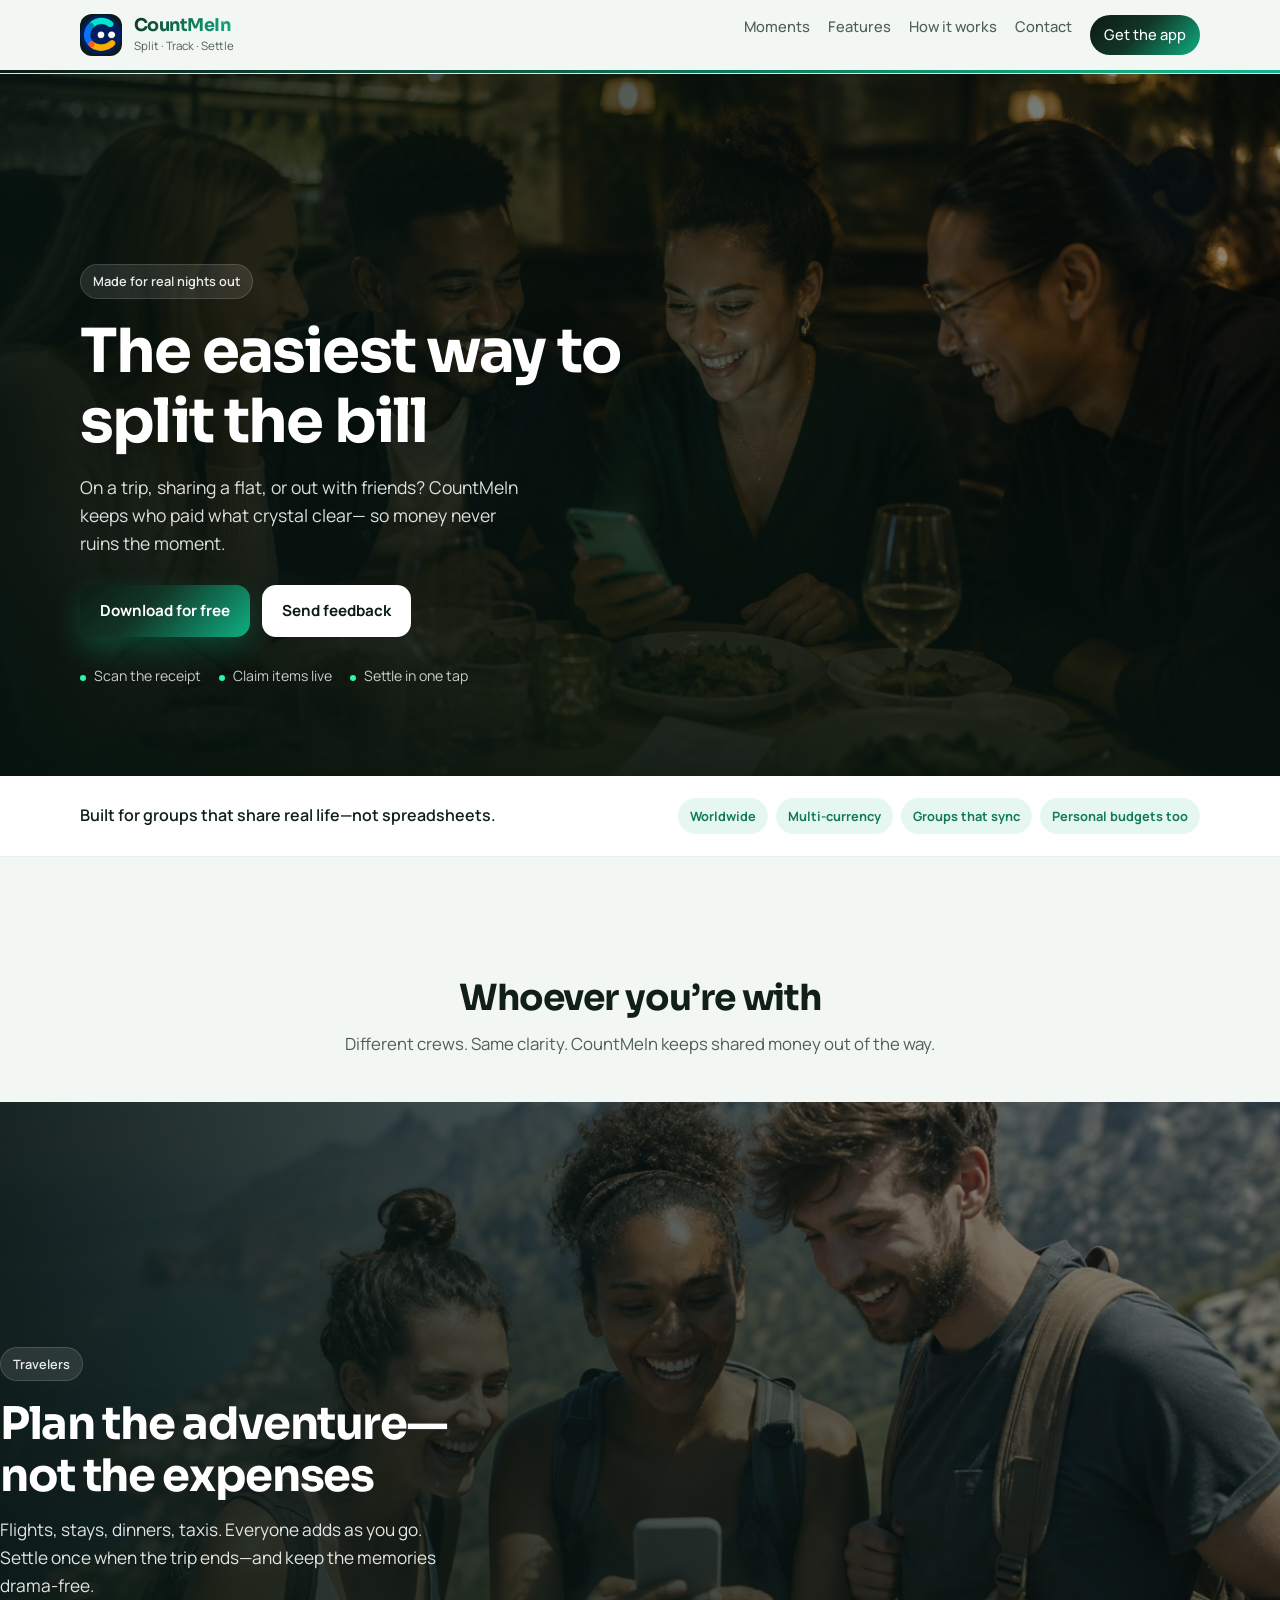
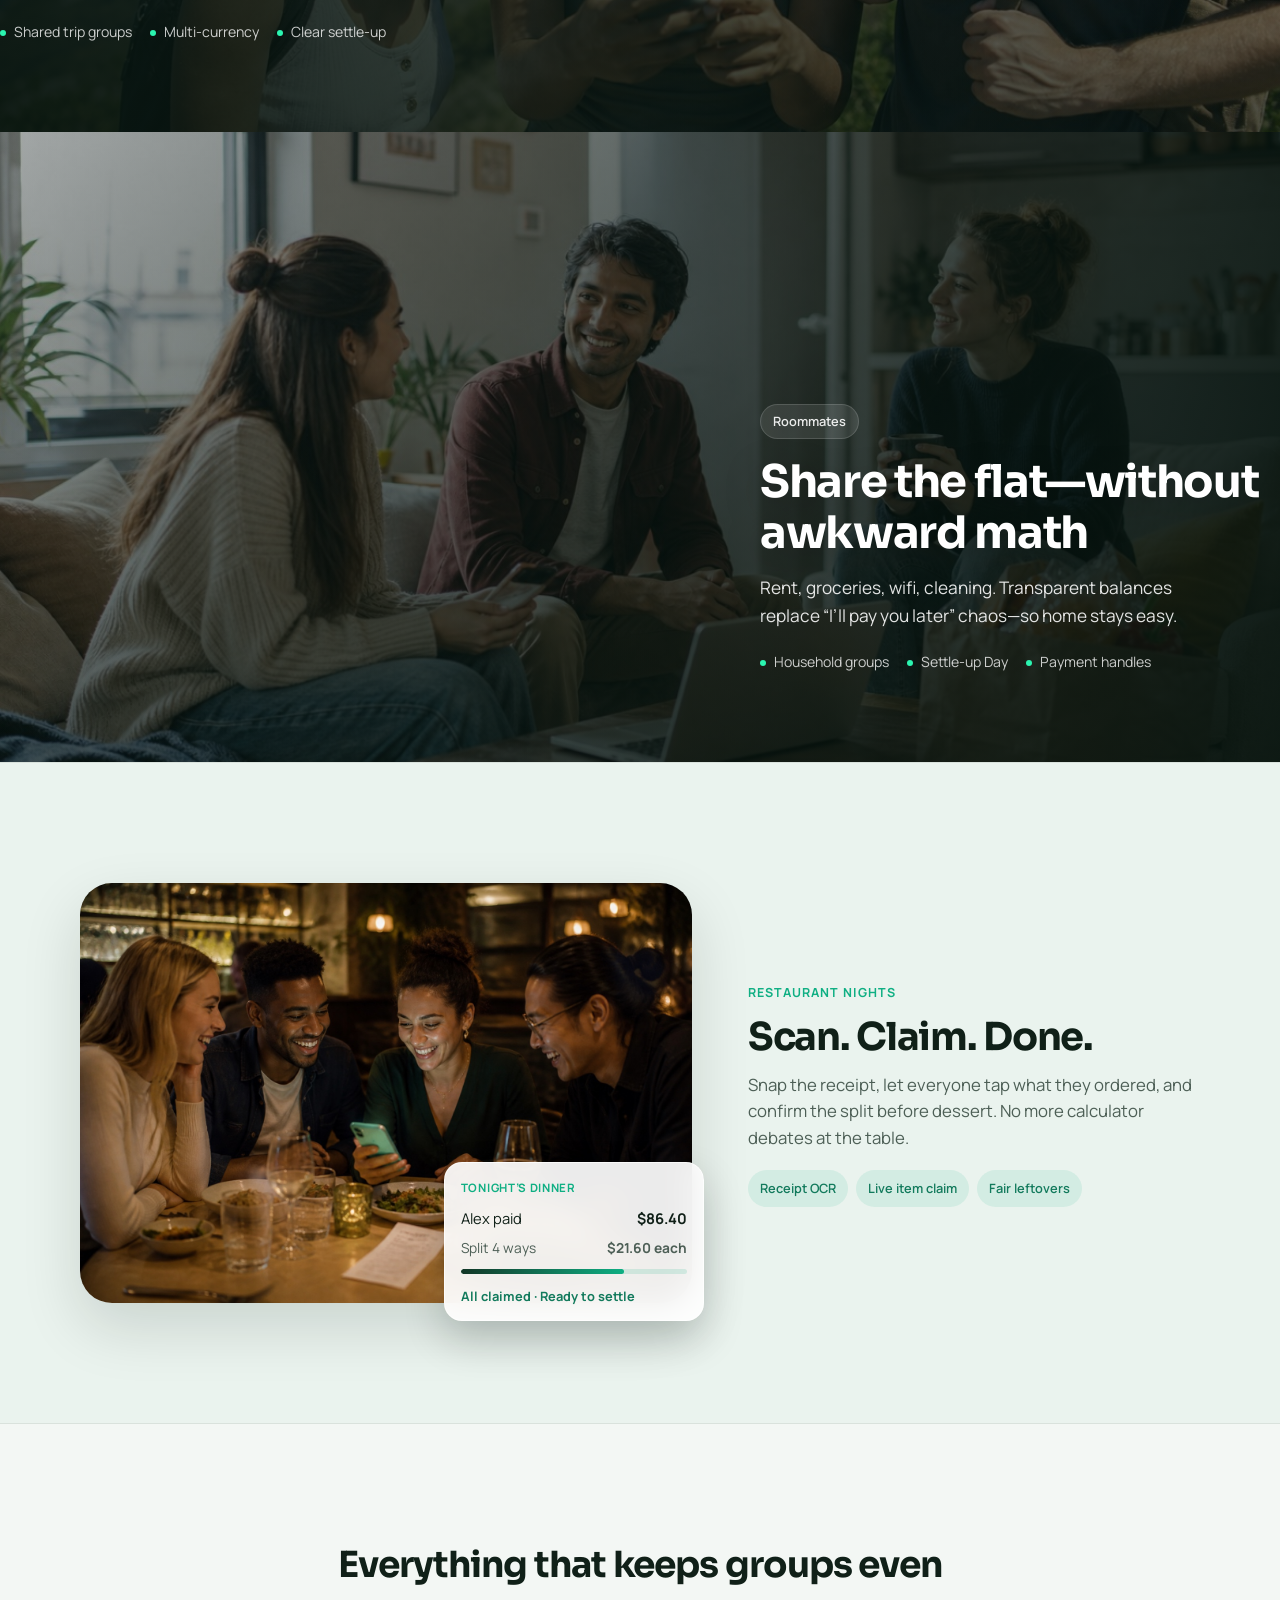
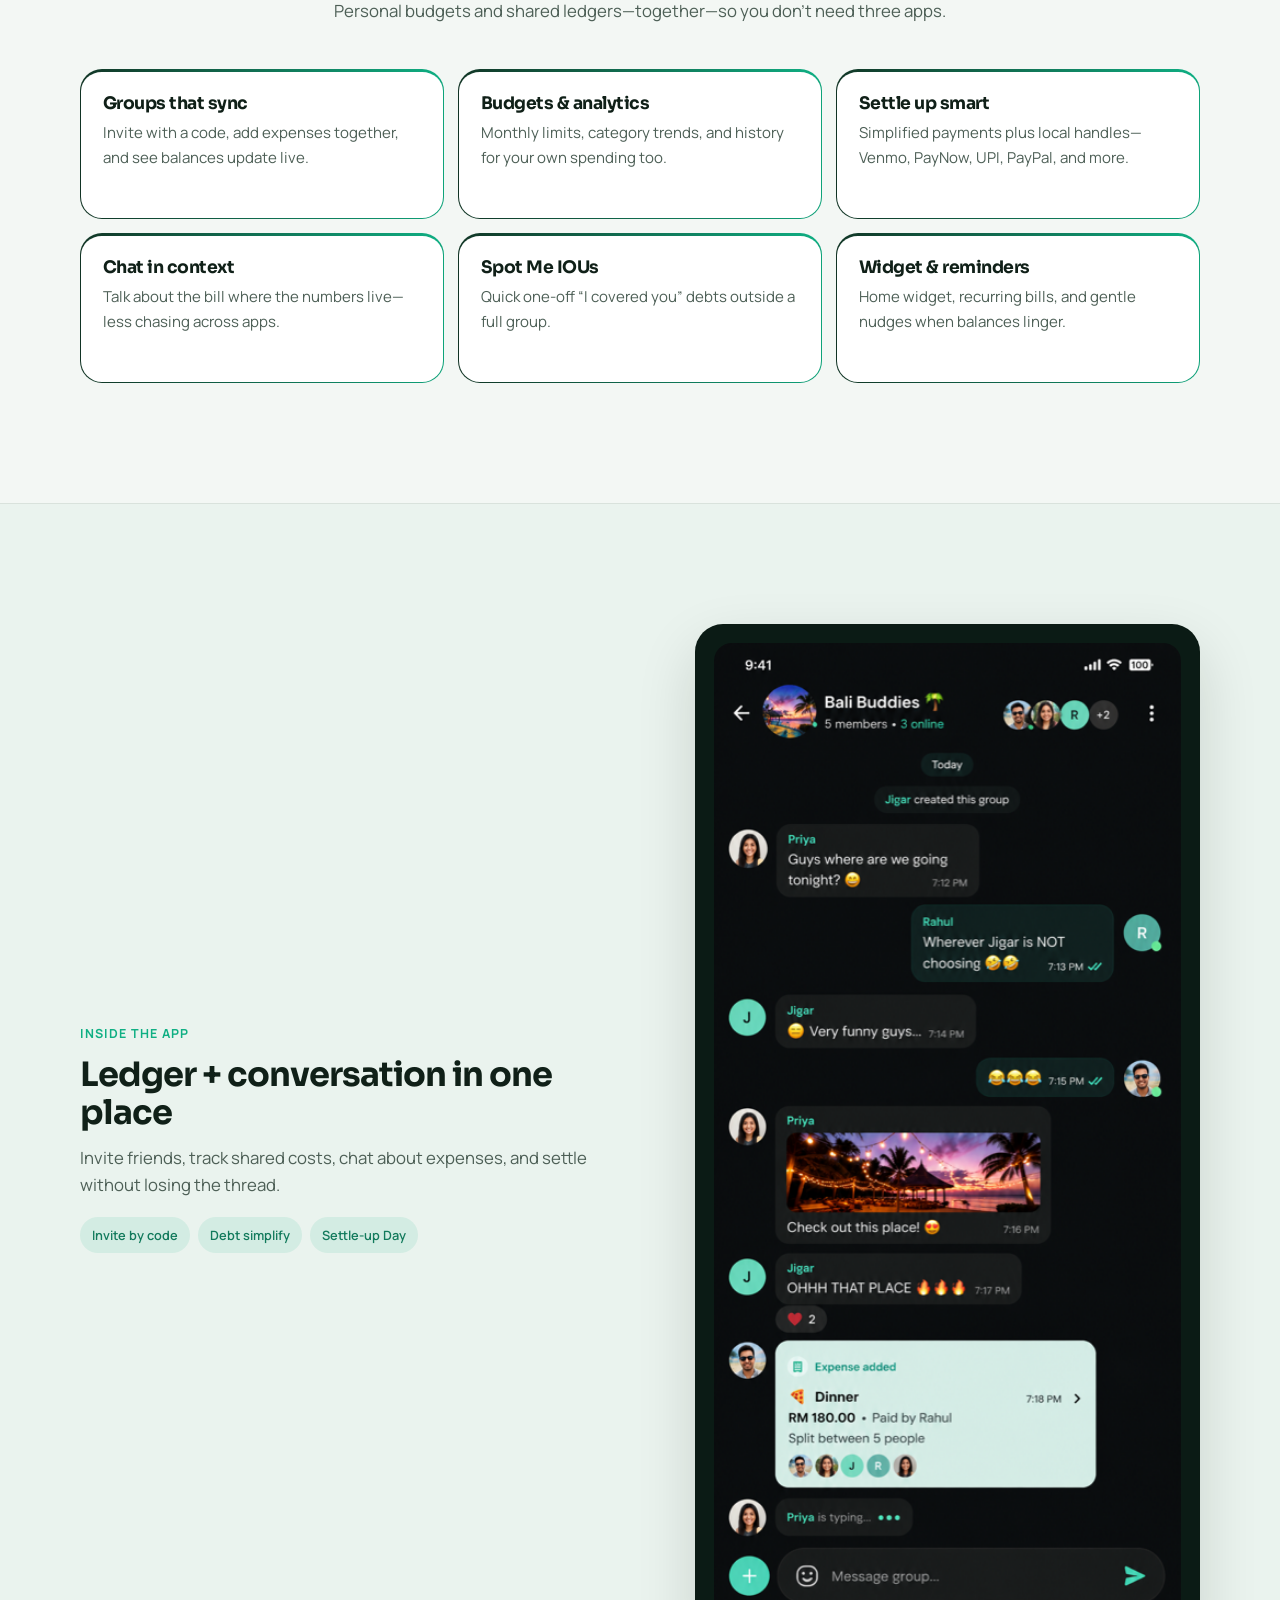
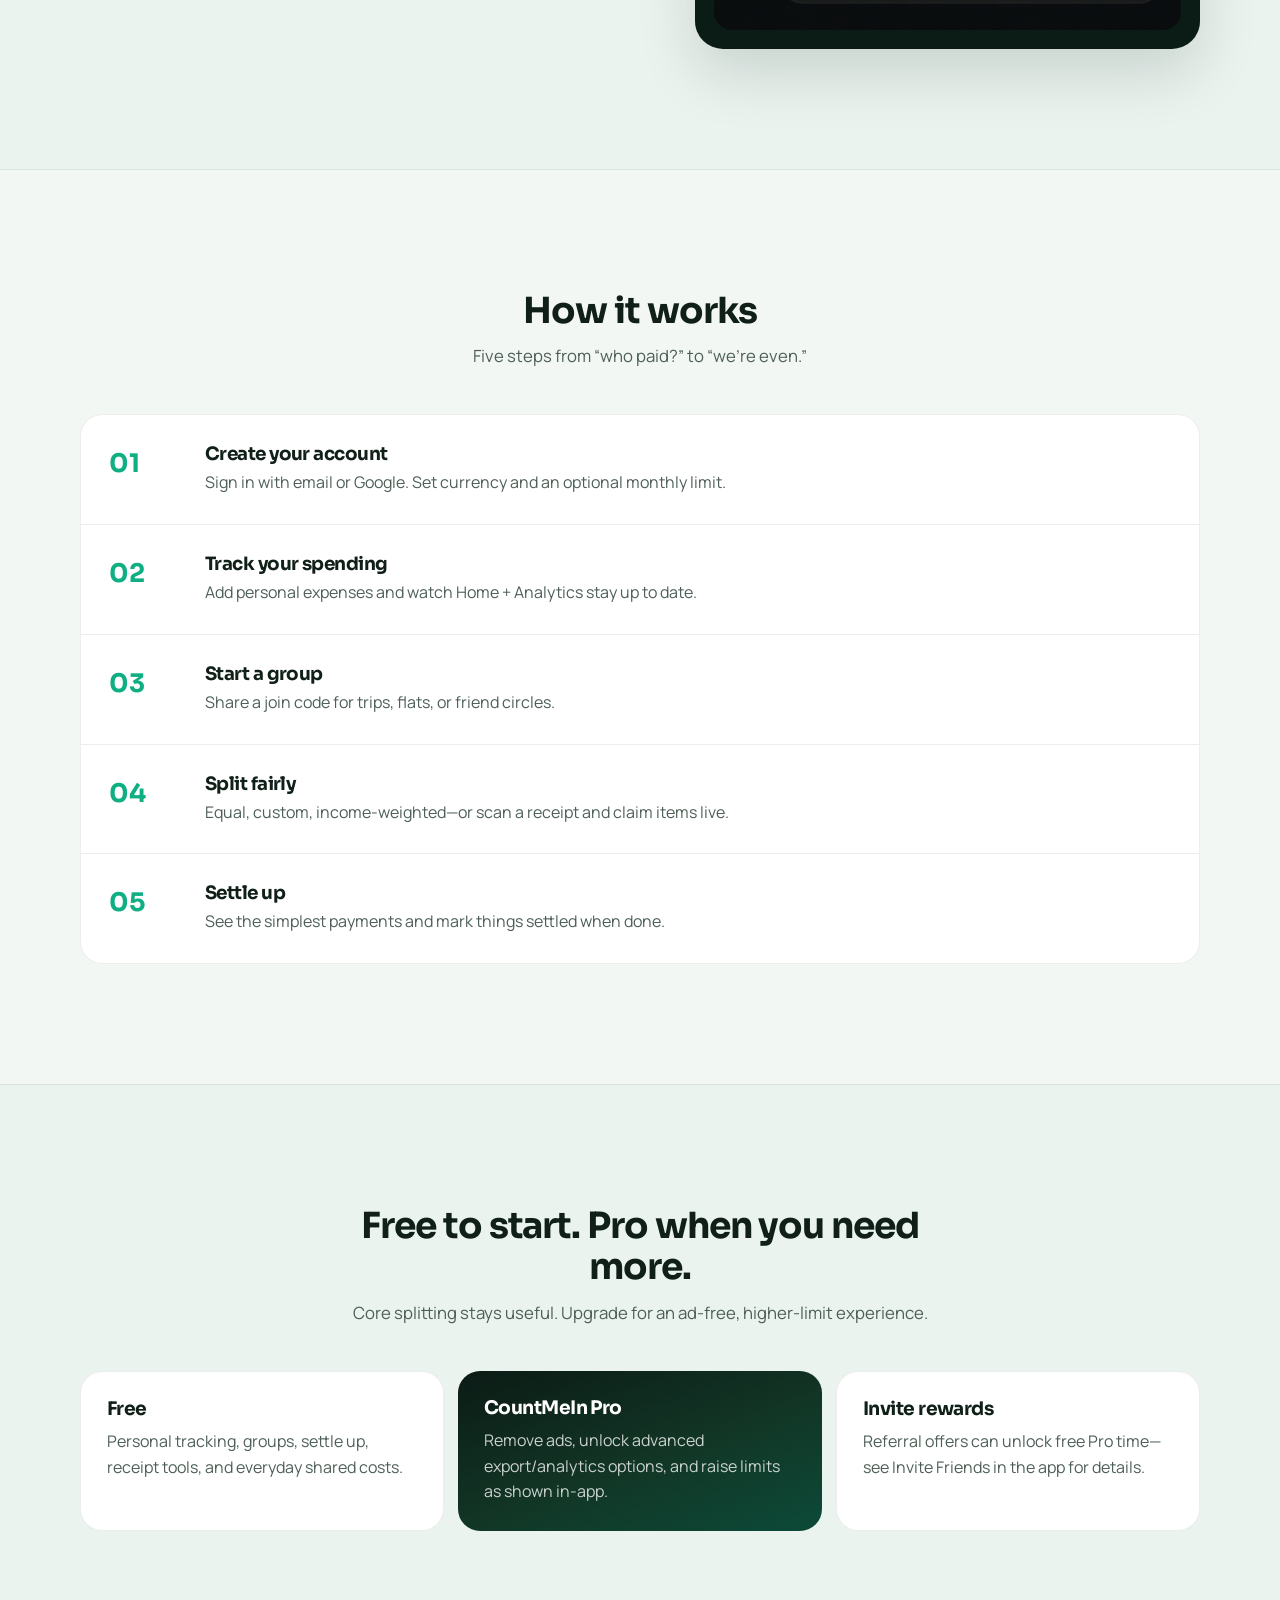
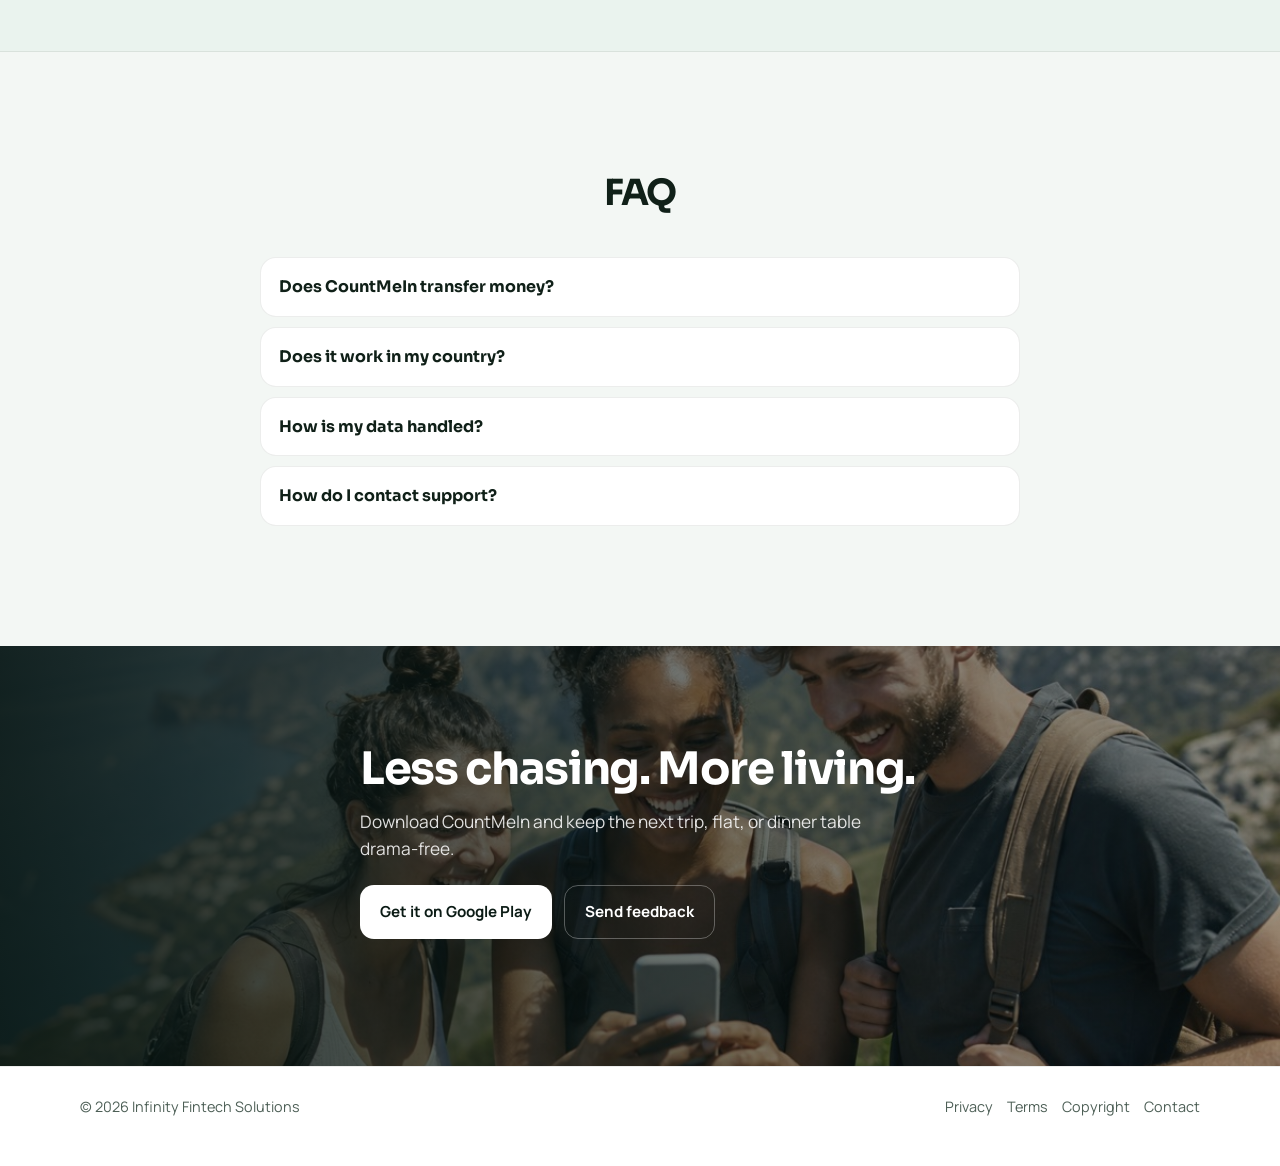
==== commit f9122898: "Use full-bleed hero-style treatment for travelers and roommates scenes. Match the dinner hero patter" ====
--- a/index.html
+++ b/index.html
@@ -70,44 +70,54 @@
 </section>
 
 <main>
-  <section class="section" id="moments">
+  <section class="section" id="moments" style="padding-bottom:0">
     <div class="container">
       <div class="section-head center">
         <h2>Whoever you’re with</h2>
-        <p>Different crews. Same clarity. Pick the moment—CountMeIn handles the money talk.</p>
-      </div>
-    </div>
-
-    <div class="story-stack">
-      <article class="story-panel">
-        <img src="assets/audience-travelers.jpg" alt="Friends traveling together" loading="lazy">
-        <div class="story-scrim"></div>
-        <div class="story-copy">
-          <span class="story-eyebrow">Travelers</span>
-          <h3>Plan the adventure—not the expenses</h3>
-          <p>Flights, stays, dinners, taxis. Everyone adds as you go. Settle once when the trip ends.</p>
-          <ul class="story-points">
-            <li>Shared trip group</li>
-            <li>Multi-currency friendly</li>
-            <li>Clear “who owes whom”</li>
-          </ul>
-        </div>
-      </article>
-
-      <article class="story-panel flip">
-        <img src="assets/audience-roommates.jpg" alt="Roommates in a shared apartment" loading="lazy">
-        <div class="story-scrim"></div>
-        <div class="story-copy">
-          <span class="story-eyebrow">Roommates</span>
-          <h3>Share the flat—without awkward math</h3>
-          <p>Rent, groceries, wifi, cleaning. Transparent balances replace “I’ll pay you later” chaos.</p>
-          <ul class="story-points">
-            <li>Recurring household costs</li>
-            <li>Settle-up Day nudges</li>
-            <li>Payment handles ready</li>
-          </ul>
-        </div>
-      </article>
+        <p>Different crews. Same clarity. CountMeIn keeps shared money out of the way.</p>
+      </div>
+    </div>
+  </section>
+
+  <section class="scene" id="travelers">
+    <div class="scene-media" aria-hidden="true">
+      <img src="assets/audience-travelers.jpg" alt="" width="1200" height="900" loading="lazy">
+    </div>
+    <div class="container scene-inner">
+      <div class="scene-content">
+        <div class="hero-kicker">Travelers</div>
+        <h2>Plan the adventure—not the expenses</h2>
+        <p>
+          Flights, stays, dinners, taxis. Everyone adds as you go.
+          Settle once when the trip ends—and keep the memories drama-free.
+        </p>
+        <div class="hero-meta">
+          <span>Shared trip groups</span>
+          <span>Multi-currency</span>
+          <span>Clear settle-up</span>
+        </div>
+      </div>
+    </div>
+  </section>
+
+  <section class="scene scene-right" id="roommates">
+    <div class="scene-media" aria-hidden="true">
+      <img src="assets/audience-roommates.jpg" alt="" width="1200" height="900" loading="lazy">
+    </div>
+    <div class="container scene-inner">
+      <div class="scene-content">
+        <div class="hero-kicker">Roommates</div>
+        <h2>Share the flat—without awkward math</h2>
+        <p>
+          Rent, groceries, wifi, cleaning. Transparent balances replace
+          “I’ll pay you later” chaos—so home stays easy.
+        </p>
+        <div class="hero-meta">
+          <span>Household groups</span>
+          <span>Settle-up Day</span>
+          <span>Payment handles</span>
+        </div>
+      </div>
     </div>
   </section>
 
--- a/brand.css
+++ b/brand.css
@@ -318,100 +318,78 @@
   font-weight: 700;
 }
 
-/* Cinematic story panels — text ON imagery */
-.story-stack {
-  display: grid;
-  gap: 18px;
-  width: min(var(--container), calc(100% - 2 * var(--gutter)));
-  margin: 0 auto;
-}
-.story-panel {
+/* Full-bleed lifestyle scenes — same treatment as the hero */
+.scene {
   position: relative;
-  min-height: clamp(360px, 52vw, 480px);
-  border-radius: 32px;
   overflow: hidden;
-  box-shadow: var(--shadow);
-}
-.story-panel img {
+  color: #fff;
+  min-height: clamp(480px, 70vh, 640px);
+  display: flex;
+  align-items: flex-end;
+  padding: clamp(48px, 8vw, 88px) 0;
+  background: var(--cmi-1);
+}
+.scene-media {
   position: absolute;
   inset: 0;
+  z-index: 0;
+}
+.scene-media img {
   width: 100%;
   height: 100%;
   object-fit: cover;
-  transform: scale(1.03);
-  transition: transform .7s var(--ease);
-}
-.story-panel:hover img { transform: scale(1.07); }
-.story-scrim {
+  object-position: center center;
+  transform: scale(1.02);
+}
+.scene-media::after {
+  content: "";
   position: absolute;
   inset: 0;
-  background: linear-gradient(90deg, rgba(7,20,15,0.88) 0%, rgba(7,20,15,0.55) 48%, rgba(7,20,15,0.15) 100%);
-}
-.story-panel.flip .story-scrim {
-  background: linear-gradient(270deg, rgba(7,20,15,0.88) 0%, rgba(7,20,15,0.55) 48%, rgba(7,20,15,0.15) 100%);
-}
-.story-copy {
+  background:
+    linear-gradient(90deg, rgba(7,20,15,0.88) 0%, rgba(7,20,15,0.58) 46%, rgba(7,20,15,0.22) 100%),
+    linear-gradient(180deg, rgba(7,20,15,0.15) 0%, rgba(7,20,15,0.55) 100%);
+}
+.scene-right .scene-media::after {
+  background:
+    linear-gradient(270deg, rgba(7,20,15,0.88) 0%, rgba(7,20,15,0.58) 46%, rgba(7,20,15,0.22) 100%),
+    linear-gradient(180deg, rgba(7,20,15,0.15) 0%, rgba(7,20,15,0.55) 100%);
+}
+.scene-inner {
   position: relative;
   z-index: 1;
-  max-width: 420px;
-  padding: clamp(28px, 5vw, 48px);
+  width: 100%;
+}
+.scene-right .scene-inner {
+  display: flex;
+  justify-content: flex-end;
+}
+.scene-content {
+  max-width: 520px;
+  animation: floatIn 800ms var(--ease) both;
+}
+.scene-content h2 {
+  margin: 0 0 14px;
+  font-size: clamp(2rem, 4vw, 2.8rem);
   color: #fff;
-}
-.story-panel.flip .story-copy {
-  margin-left: auto;
-  text-align: left;
-}
-.story-eyebrow {
-  display: inline-block;
-  margin-bottom: 12px;
-  font-size: 0.78rem;
-  font-weight: 700;
-  letter-spacing: 0.1em;
-  text-transform: uppercase;
-  color: var(--cmi-5);
-}
-.story-copy h3 {
-  margin: 0 0 12px;
-  font-size: clamp(1.6rem, 3vw, 2.2rem);
-  color: #fff;
-}
-.story-copy p {
-  margin: 0 0 18px;
-  color: rgba(255,255,255,0.86);
-  font-size: 1.02rem;
-}
-.story-points {
-  margin: 0;
-  padding: 0;
-  list-style: none;
-  display: grid;
-  gap: 8px;
-}
-.story-points li {
-  color: rgba(255,255,255,0.9);
-  font-size: 0.92rem;
-  font-weight: 600;
-}
-.story-points li::before {
-  content: "";
-  display: inline-block;
-  width: 7px;
-  height: 7px;
-  border-radius: 50%;
-  background: var(--cmi-5);
-  margin-right: 10px;
-  vertical-align: middle;
-}
-@media (max-width: 720px) {
-  .story-scrim,
-  .story-panel.flip .story-scrim {
-    background: linear-gradient(180deg, rgba(7,20,15,0.2) 0%, rgba(7,20,15,0.88) 62%);
+  text-shadow: 0 10px 40px rgba(0,0,0,0.25);
+}
+.scene-content p {
+  margin: 0 0 22px;
+  color: rgba(255,255,255,0.88);
+  font-size: 1.08rem;
+  max-width: 40ch;
+}
+@media (max-width: 760px) {
+  .scene {
+    min-height: 520px;
+    align-items: flex-end;
   }
-  .story-copy {
-    display: flex;
-    flex-direction: column;
-    justify-content: flex-end;
-    min-height: 360px;
+  .scene-media::after,
+  .scene-right .scene-media::after {
+    background: linear-gradient(180deg, rgba(7,20,15,0.2) 0%, rgba(7,20,15,0.55) 40%, rgba(7,20,15,0.92) 100%);
+  }
+  .scene-right .scene-inner {
+    justify-content: flex-start;
   }
 }
 
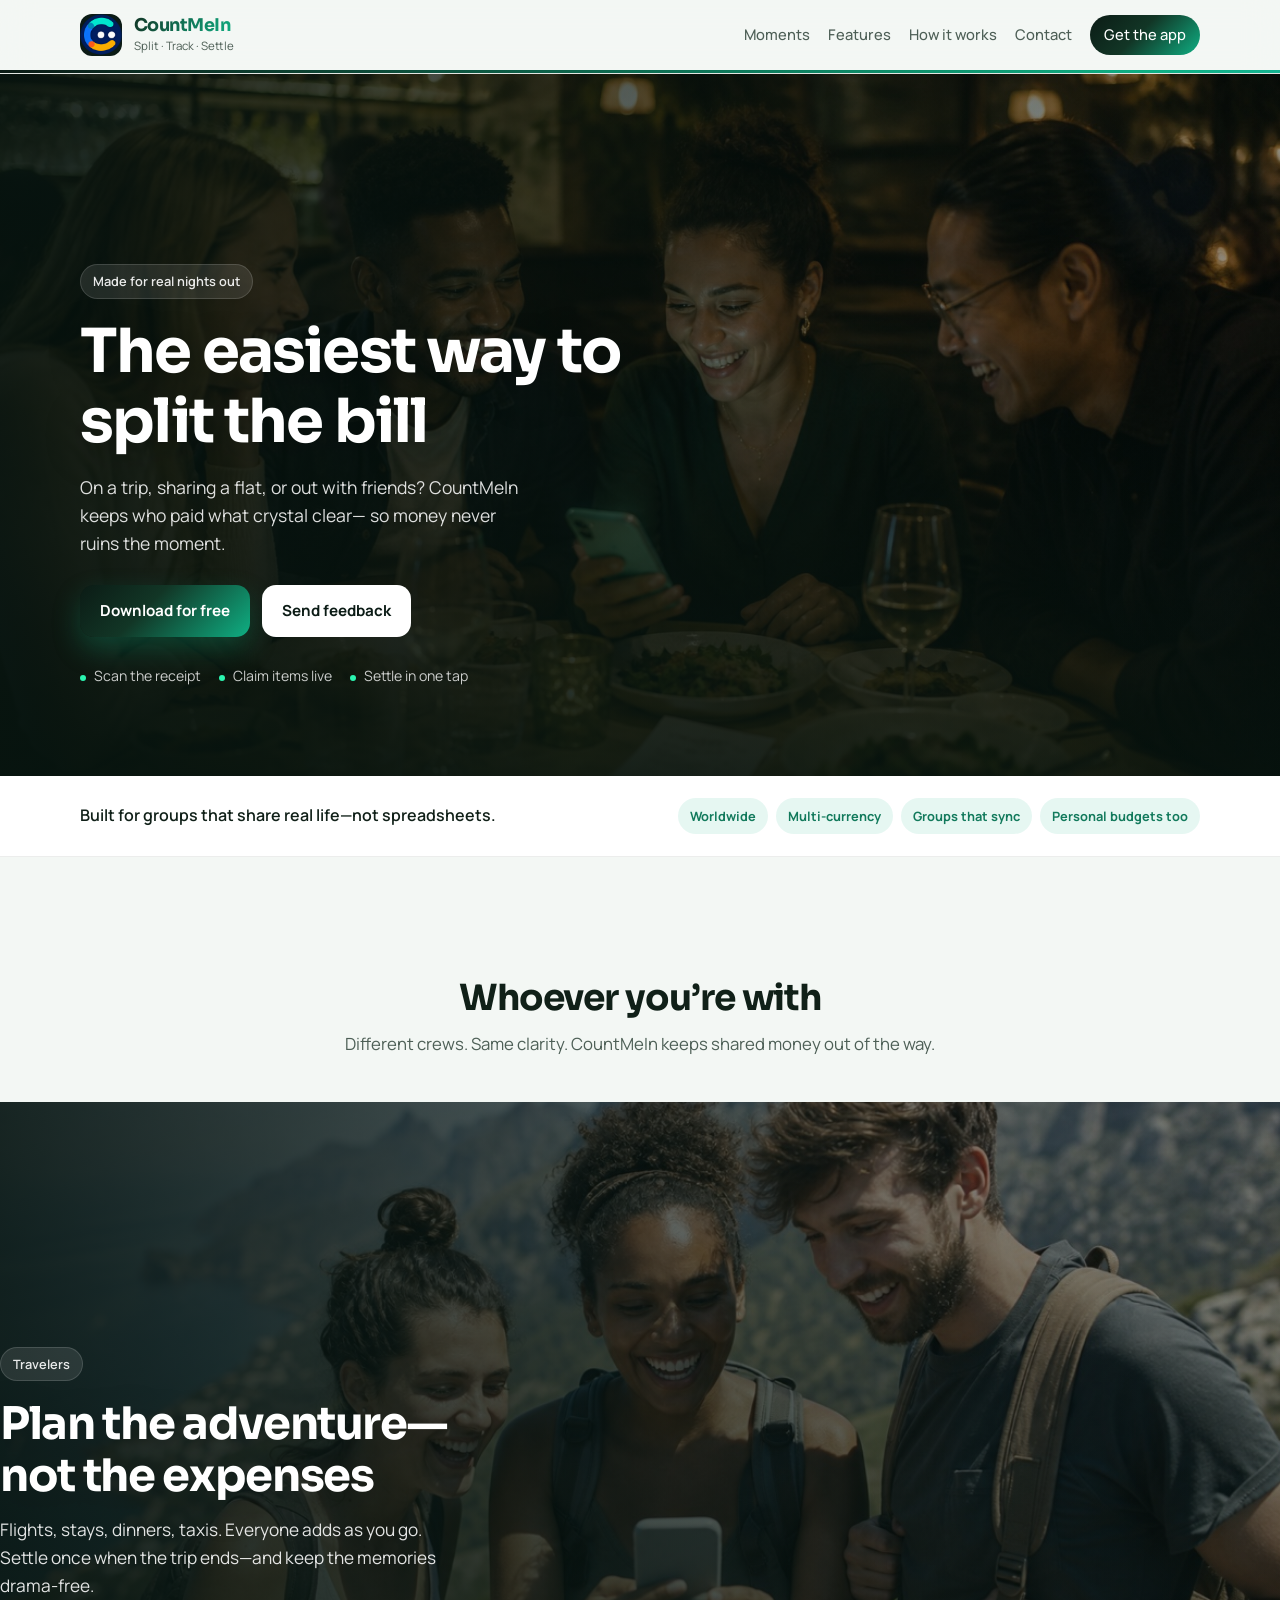
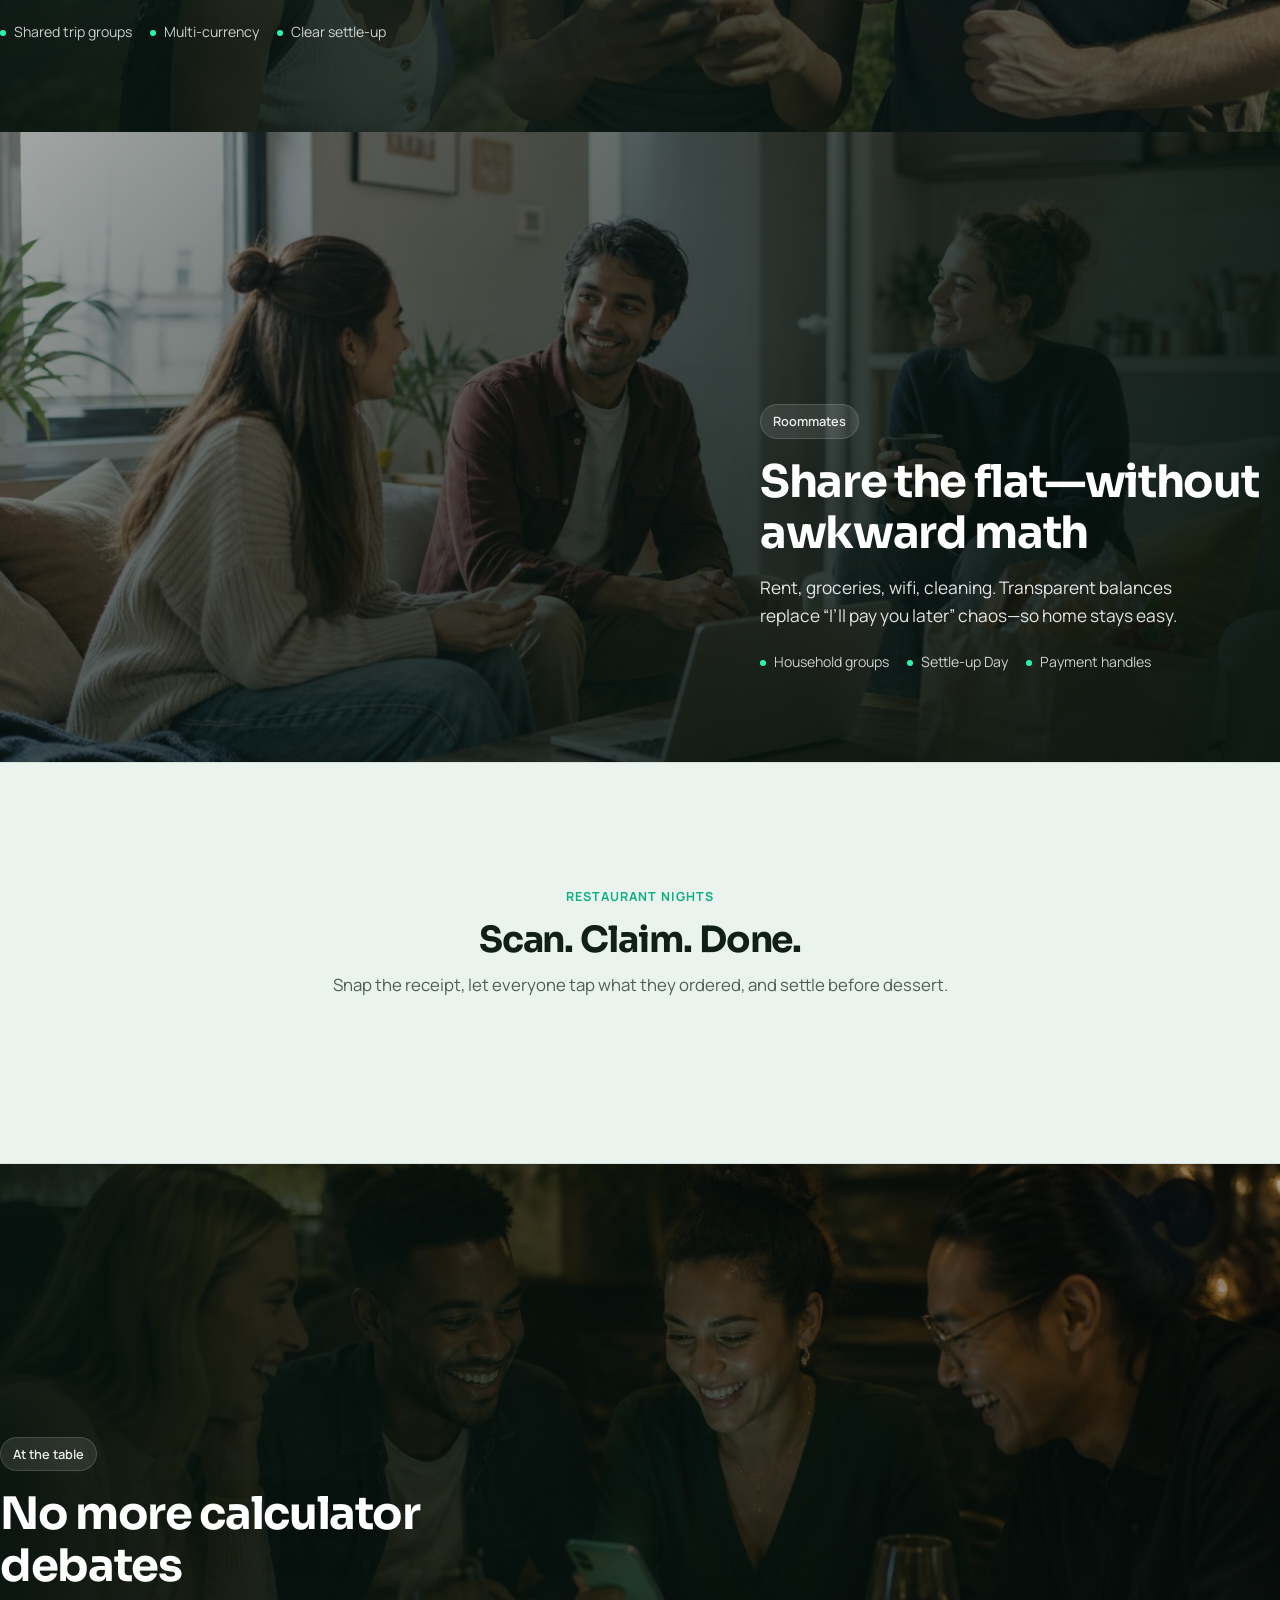
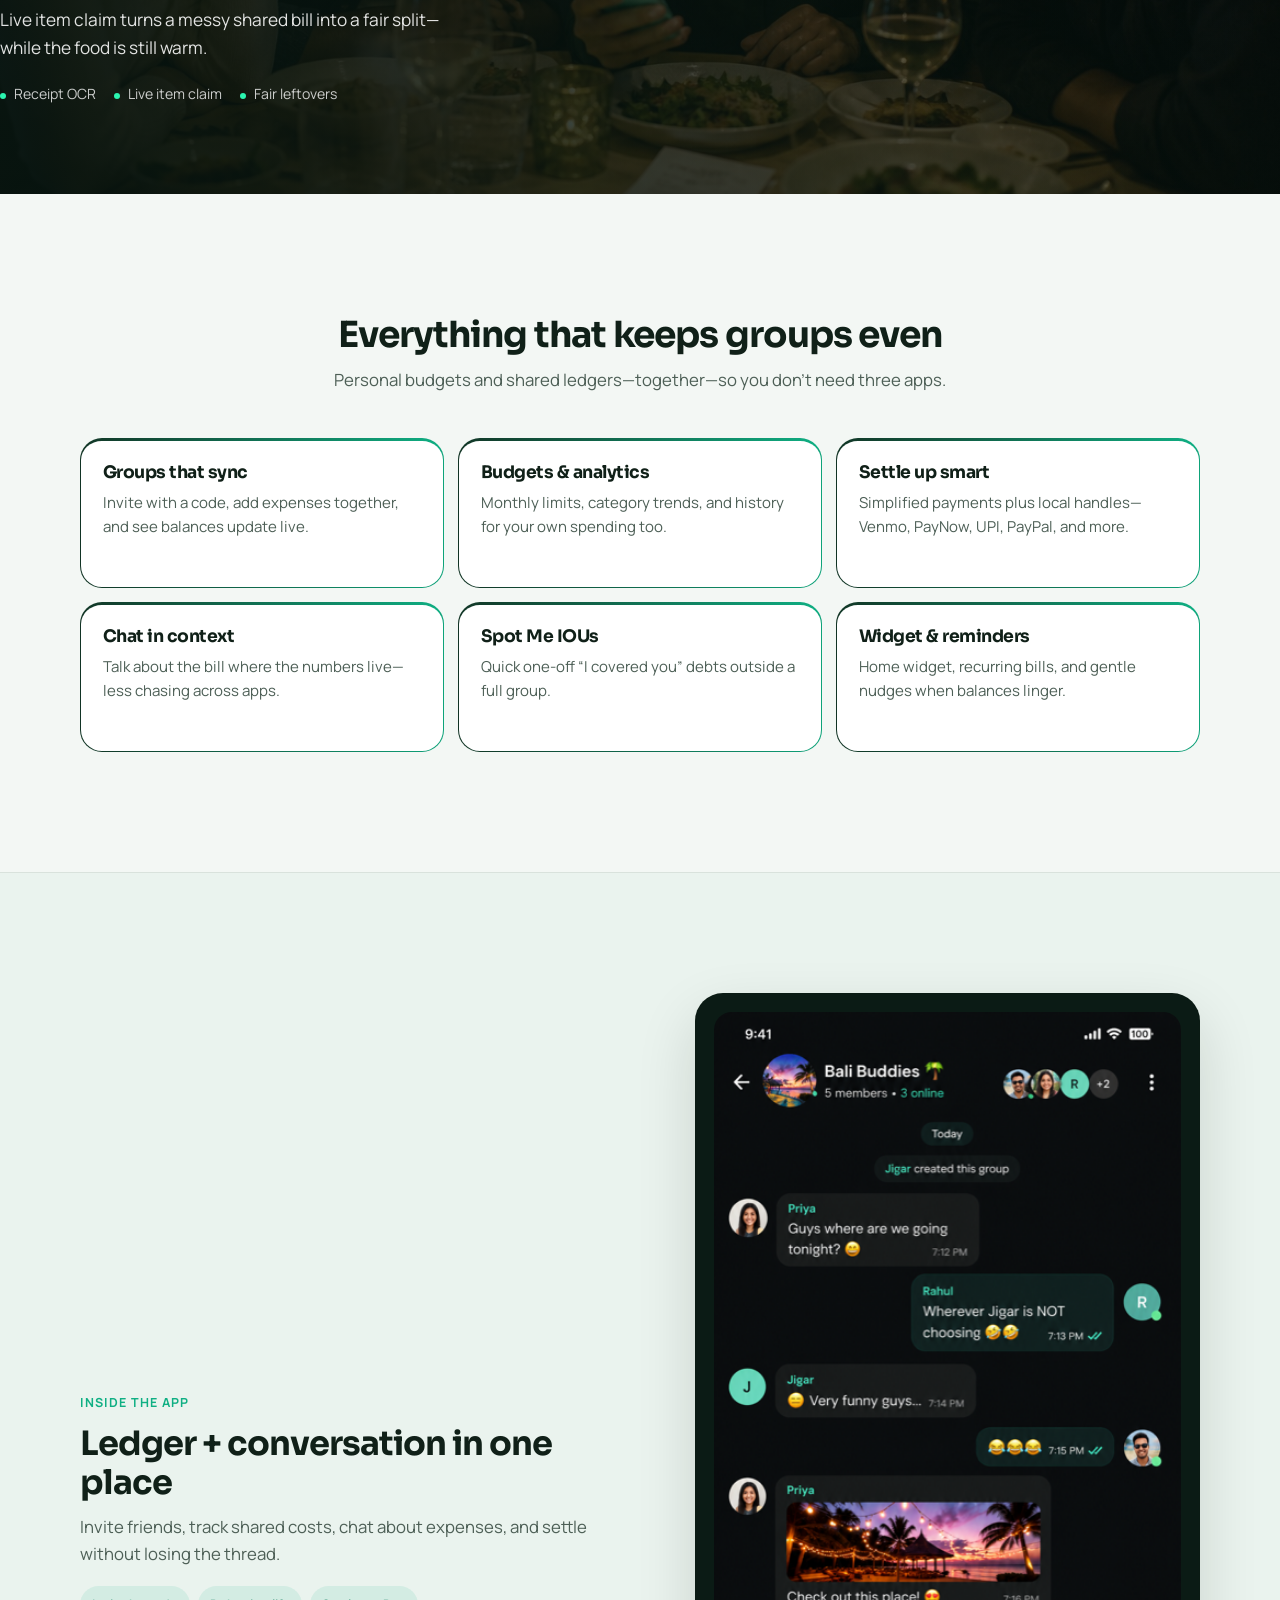
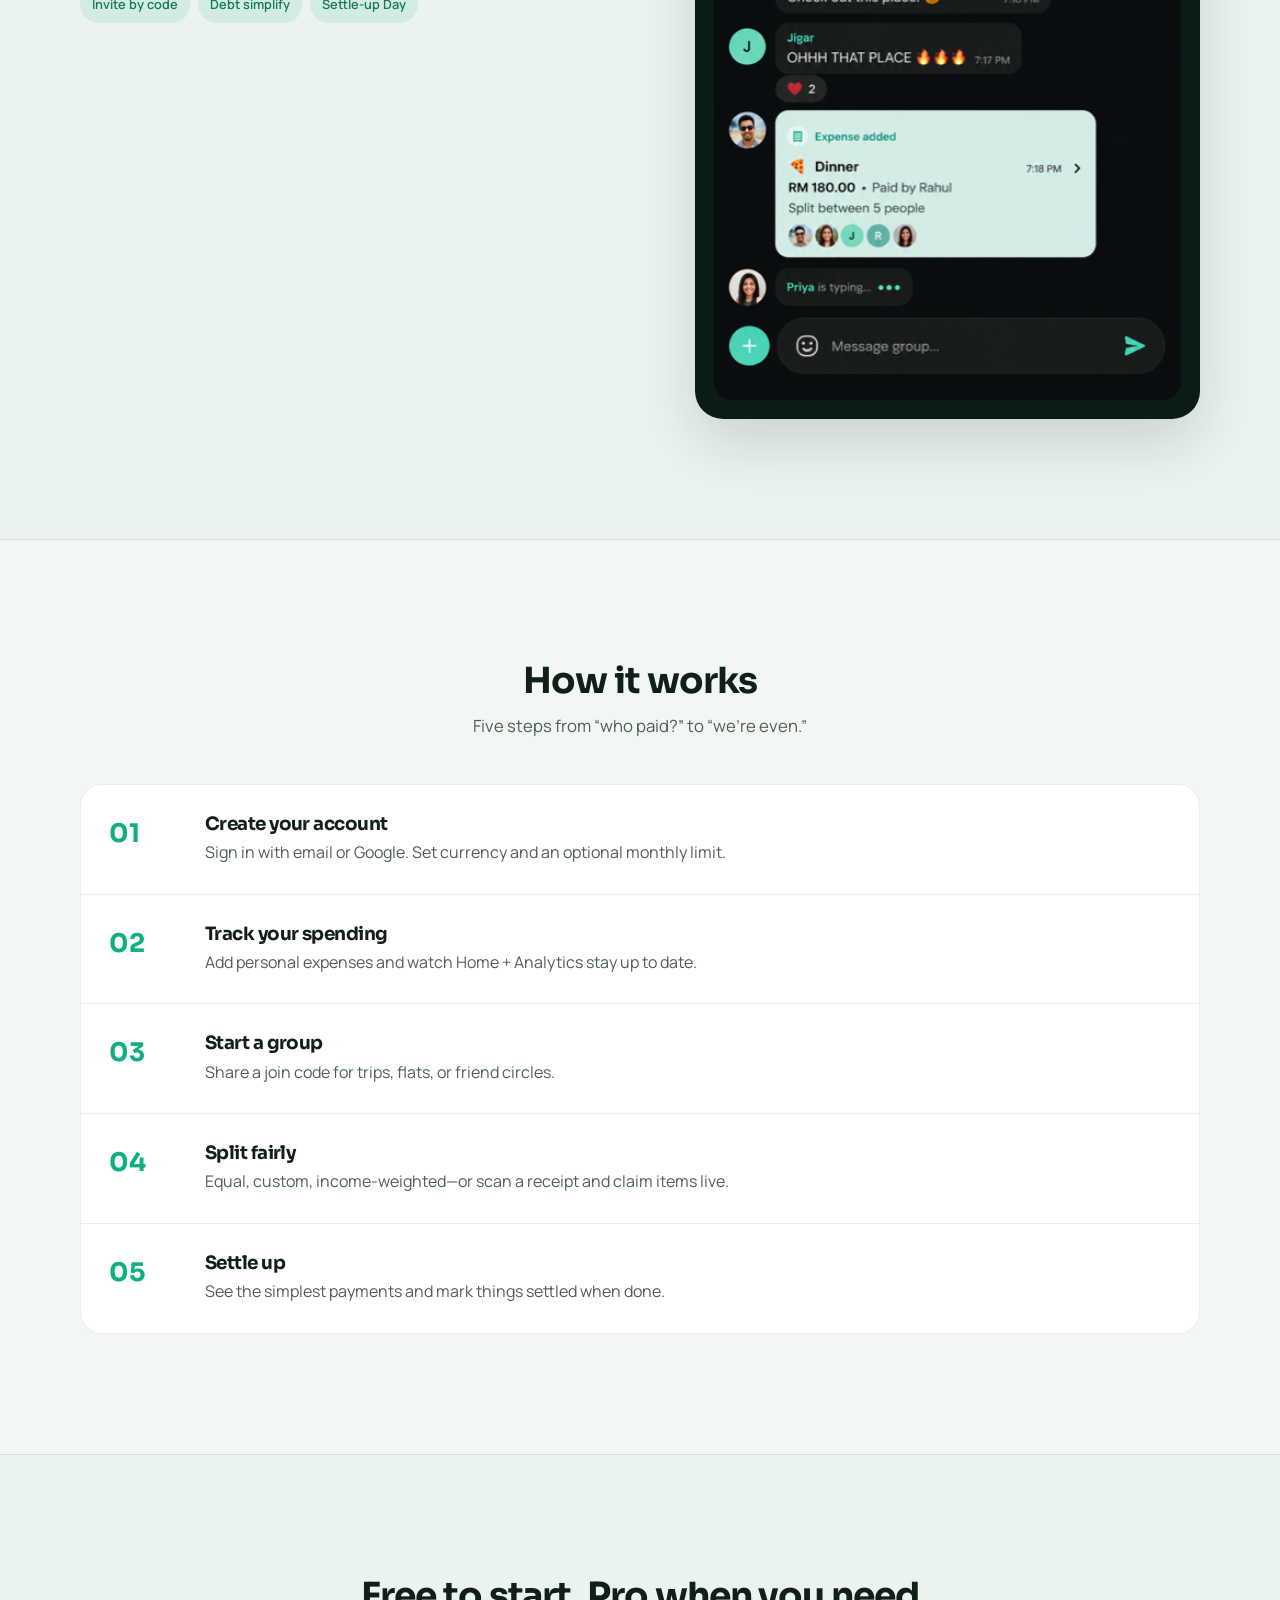
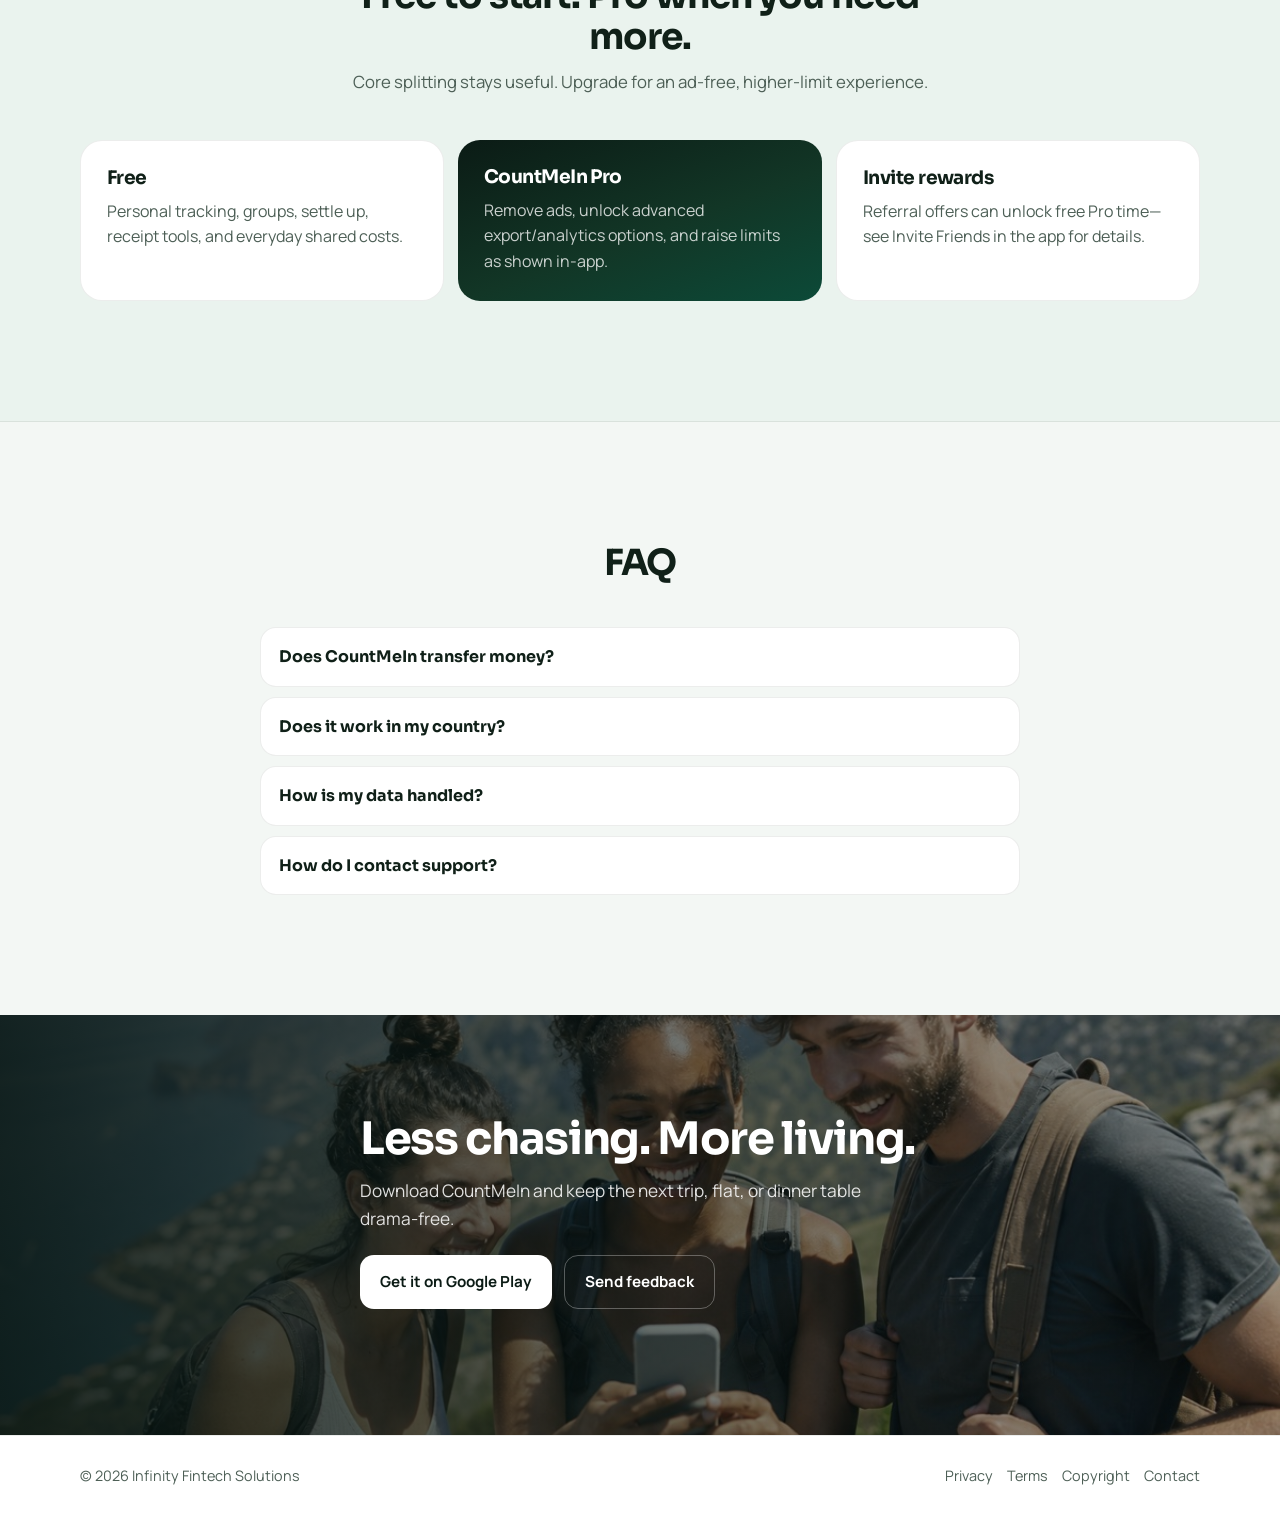
==== commit a1087b76: "Make the CountMeIn website fully responsive. Add a mobile hamburger menu, improve hero/scene stackin" ====
--- a/index.html
+++ b/index.html
@@ -2,7 +2,7 @@
 <html lang="en">
 <head>
 <meta charset="UTF-8">
-<meta name="viewport" content="width=device-width, initial-scale=1.0">
+<meta name="viewport" content="width=device-width, initial-scale=1.0, viewport-fit=cover">
 <title>CountMeIn — The easiest way to split the bill</title>
 <meta name="description" content="CountMeIn helps friends, travelers, and roommates track shared expenses, scan receipts, claim items live, and settle up—worldwide.">
 <meta property="og:title" content="CountMeIn — Split bills without the awkward math">
@@ -21,6 +21,8 @@
         <div class="brand-sub">Split · Track · Settle</div>
       </div>
     </a>
+    <input type="checkbox" id="nav-toggle" class="nav-toggle" aria-label="Open menu">
+    <label for="nav-toggle" class="nav-toggle-btn" aria-label="Menu"><span></span></label>
     <nav class="top-nav" aria-label="Primary">
       <a href="#moments">Moments</a>
       <a href="#features">Features</a>
@@ -122,28 +124,31 @@
   </section>
 
   <section class="section soft" id="restaurant">
-    <div class="container moment">
-      <div class="moment-visual">
-        <img src="assets/hero-friends-dinner.jpg" alt="Friends splitting a restaurant bill" loading="lazy">
-        <div class="float-card">
-          <div class="float-label">Tonight’s dinner</div>
-          <div class="float-row"><span>Alex paid</span><strong>$86.40</strong></div>
-          <div class="float-row muted"><span>Split 4 ways</span><strong>$21.60 each</strong></div>
-          <div class="float-bar"><span></span></div>
-          <div class="float-cta">All claimed · Ready to settle</div>
-        </div>
-      </div>
-      <div class="moment-copy">
+    <div class="container">
+      <div class="section-head center">
         <span class="eyebrow">Restaurant nights</span>
         <h2>Scan. Claim. Done.</h2>
+        <p>Snap the receipt, let everyone tap what they ordered, and settle before dessert.</p>
+      </div>
+    </div>
+  </section>
+
+  <section class="scene" id="dinner">
+    <div class="scene-media" aria-hidden="true">
+      <img src="assets/hero-friends-dinner.jpg" alt="" width="1600" height="1066" loading="lazy">
+    </div>
+    <div class="container scene-inner">
+      <div class="scene-content">
+        <div class="hero-kicker">At the table</div>
+        <h2>No more calculator debates</h2>
         <p>
-          Snap the receipt, let everyone tap what they ordered, and confirm the split before dessert.
-          No more calculator debates at the table.
+          Live item claim turns a messy shared bill into a fair split—
+          while the food is still warm.
         </p>
-        <div class="tag-row">
-          <span class="tag">Receipt OCR</span>
-          <span class="tag">Live item claim</span>
-          <span class="tag">Fair leftovers</span>
+        <div class="hero-meta">
+          <span>Receipt OCR</span>
+          <span>Live item claim</span>
+          <span>Fair leftovers</span>
         </div>
       </div>
     </div>
@@ -293,5 +298,15 @@
     </div>
   </div>
 </footer>
+
+<script>
+  (function () {
+    var toggle = document.getElementById('nav-toggle');
+    if (!toggle) return;
+    document.querySelectorAll('.top-nav a').forEach(function (link) {
+      link.addEventListener('click', function () { toggle.checked = false; });
+    });
+  })();
+</script>
 </body>
 </html>
--- a/brand.css
+++ b/brand.css
@@ -30,8 +30,9 @@
   background: var(--paper);
   line-height: 1.6;
   -webkit-font-smoothing: antialiased;
-}
-img { max-width: 100%; display: block; }
+  overflow-x: hidden;
+}
+img { max-width: 100%; height: auto; display: block; }
 a { color: var(--accent); }
 h1, h2, h3, .brand-name {
   font-family: Sora, Manrope, sans-serif;
@@ -50,7 +51,7 @@
   top: 0;
   z-index: 50;
   backdrop-filter: blur(16px);
-  background: rgba(243, 247, 244, 0.82);
+  background: rgba(243, 247, 244, 0.92);
   border-bottom: 1px solid var(--line);
 }
 .topbar-inner {
@@ -61,6 +62,7 @@
   align-items: center;
   justify-content: space-between;
   gap: 16px;
+  position: relative;
 }
 .brand-lockup {
   display: flex;
@@ -69,12 +71,14 @@
   text-decoration: none;
   color: inherit;
   min-width: 0;
+  z-index: 2;
 }
 .brand-lockup img {
   width: 42px;
   height: 42px;
   border-radius: 12px;
   background: var(--cmi-2);
+  flex-shrink: 0;
 }
 .brand-name {
   font-size: 1.1rem;
@@ -89,11 +93,58 @@
   color: var(--ink-soft);
   margin-top: 2px;
 }
+.nav-toggle {
+  display: none;
+}
+.nav-toggle-btn {
+  display: none;
+  width: 44px;
+  height: 44px;
+  border-radius: 12px;
+  border: 1px solid var(--line);
+  background: #fff;
+  align-items: center;
+  justify-content: center;
+  cursor: pointer;
+  z-index: 2;
+  flex-shrink: 0;
+}
+.nav-toggle-btn span,
+.nav-toggle-btn span::before,
+.nav-toggle-btn span::after {
+  display: block;
+  width: 18px;
+  height: 2px;
+  background: var(--ink);
+  border-radius: 2px;
+  position: relative;
+  transition: transform .2s var(--ease), opacity .2s var(--ease);
+}
+.nav-toggle-btn span::before,
+.nav-toggle-btn span::after {
+  content: "";
+  position: absolute;
+  left: 0;
+}
+.nav-toggle-btn span::before { top: -6px; }
+.nav-toggle-btn span::after { top: 6px; }
+.nav-toggle:checked + .nav-toggle-btn span {
+  background: transparent;
+}
+.nav-toggle:checked + .nav-toggle-btn span::before {
+  top: 0;
+  transform: rotate(45deg);
+}
+.nav-toggle:checked + .nav-toggle-btn span::after {
+  top: 0;
+  transform: rotate(-45deg);
+}
 .top-nav {
   display: flex;
   flex-wrap: wrap;
   gap: 8px 18px;
   justify-content: flex-end;
+  align-items: center;
 }
 .top-nav a {
   text-decoration: none;
@@ -107,6 +158,39 @@
   border-radius: 999px;
   background: linear-gradient(135deg, var(--cmi-2), var(--cmi-3) 45%, var(--cmi-4));
   color: #fff !important;
+}
+
+@media (max-width: 900px) {
+  .nav-toggle-btn { display: inline-flex; }
+  .top-nav {
+    display: none;
+    position: absolute;
+    top: calc(100% + 8px);
+    right: 0;
+    left: 0;
+    flex-direction: column;
+    align-items: stretch;
+    gap: 4px;
+    padding: 12px;
+    border-radius: 18px;
+    background: rgba(255,255,255,0.98);
+    border: 1px solid var(--line);
+    box-shadow: 0 18px 40px rgba(7,20,15,0.12);
+  }
+  .nav-toggle:checked ~ .top-nav {
+    display: flex;
+  }
+  .top-nav a {
+    padding: 12px 14px;
+    border-radius: 12px;
+    font-size: 1rem;
+  }
+  .top-nav a:hover { background: #f3f7f4; }
+  .top-nav .nav-cta {
+    text-align: center;
+    margin-top: 4px;
+  }
+  .brand-sub { display: none; }
 }
 
 .accent-line {
@@ -188,14 +272,6 @@
   max-width: 640px;
   animation: floatIn 800ms var(--ease) both;
 }
-@media (max-width: 860px) {
-  .top-nav { display: none; }
-  .hero { min-height: 560px; align-items: flex-end; }
-  .hero-media::after {
-    background:
-      linear-gradient(180deg, rgba(7,20,15,0.25) 0%, rgba(7,20,15,0.45) 35%, rgba(7,20,15,0.92) 100%);
-  }
-}
 .hero-kicker {
   display: inline-flex;
   align-items: center;
@@ -212,7 +288,7 @@
 }
 .hero h1 {
   margin: 0 0 16px;
-  font-size: clamp(2.5rem, 5.8vw, 3.8rem);
+  font-size: clamp(2.2rem, 7vw, 3.8rem);
   color: #fff;
   max-width: 12ch;
   text-shadow: 0 10px 40px rgba(0,0,0,0.25);
@@ -220,7 +296,7 @@
 .hero .lead {
   margin: 0 0 28px;
   color: rgba(255,255,255,0.86);
-  font-size: 1.1rem;
+  font-size: clamp(1rem, 2.8vw, 1.1rem);
   max-width: 40ch;
 }
 .hero-actions {
@@ -246,6 +322,29 @@
   margin-right: 8px;
   vertical-align: middle;
 }
+@media (max-width: 900px) {
+  .hero {
+    min-height: min(640px, 92svh);
+    padding: 72px 0 48px;
+  }
+  .hero-media::after {
+    background:
+      linear-gradient(180deg, rgba(7,20,15,0.25) 0%, rgba(7,20,15,0.45) 35%, rgba(7,20,15,0.92) 100%);
+  }
+  .hero h1 { max-width: none; }
+  .hero-actions .btn {
+    flex: 1 1 160px;
+    min-height: 48px;
+  }
+}
+@media (max-width: 480px) {
+  .hero-actions {
+    flex-direction: column;
+  }
+  .hero-actions .btn {
+    width: 100%;
+  }
+}
 @keyframes floatIn {
   from { opacity: 0; transform: translateY(18px); }
   to { opacity: 1; transform: none; }
@@ -381,8 +480,8 @@
 }
 @media (max-width: 760px) {
   .scene {
-    min-height: 520px;
-    align-items: flex-end;
+    min-height: min(560px, 88svh);
+    padding: 64px 0 40px;
   }
   .scene-media::after,
   .scene-right .scene-media::after {
@@ -390,6 +489,56 @@
   }
   .scene-right .scene-inner {
     justify-content: flex-start;
+  }
+  .scene-content h2 {
+    font-size: clamp(1.8rem, 8vw, 2.4rem);
+  }
+  .scene-content p {
+    max-width: none;
+  }
+}
+
+@media (max-width: 640px) {
+  :root {
+    --section-y: clamp(48px, 12vw, 72px);
+    --gutter: 16px;
+  }
+  .trust-row {
+    flex-direction: column;
+    align-items: flex-start;
+  }
+  .section-head.center {
+    text-align: left;
+  }
+  .finale {
+    min-height: min(480px, 80svh);
+  }
+  .finale-media::after {
+    background: linear-gradient(180deg, rgba(7,20,15,0.35), rgba(7,20,15,0.92));
+  }
+  .finale-copy {
+    max-width: none;
+  }
+  .finale-copy .hero-actions {
+    flex-direction: column;
+  }
+  .finale-copy .btn {
+    width: 100%;
+  }
+  .footer-row {
+    flex-direction: column;
+    align-items: flex-start;
+  }
+  .legal-shell {
+    width: calc(100% - 2 * var(--gutter));
+    padding-top: 18px;
+  }
+  .legal-shell .doc-card {
+    padding: 20px 16px 28px;
+    border-radius: 20px;
+  }
+  .legal-shell nav.toc ol {
+    columns: 1;
   }
 }
 
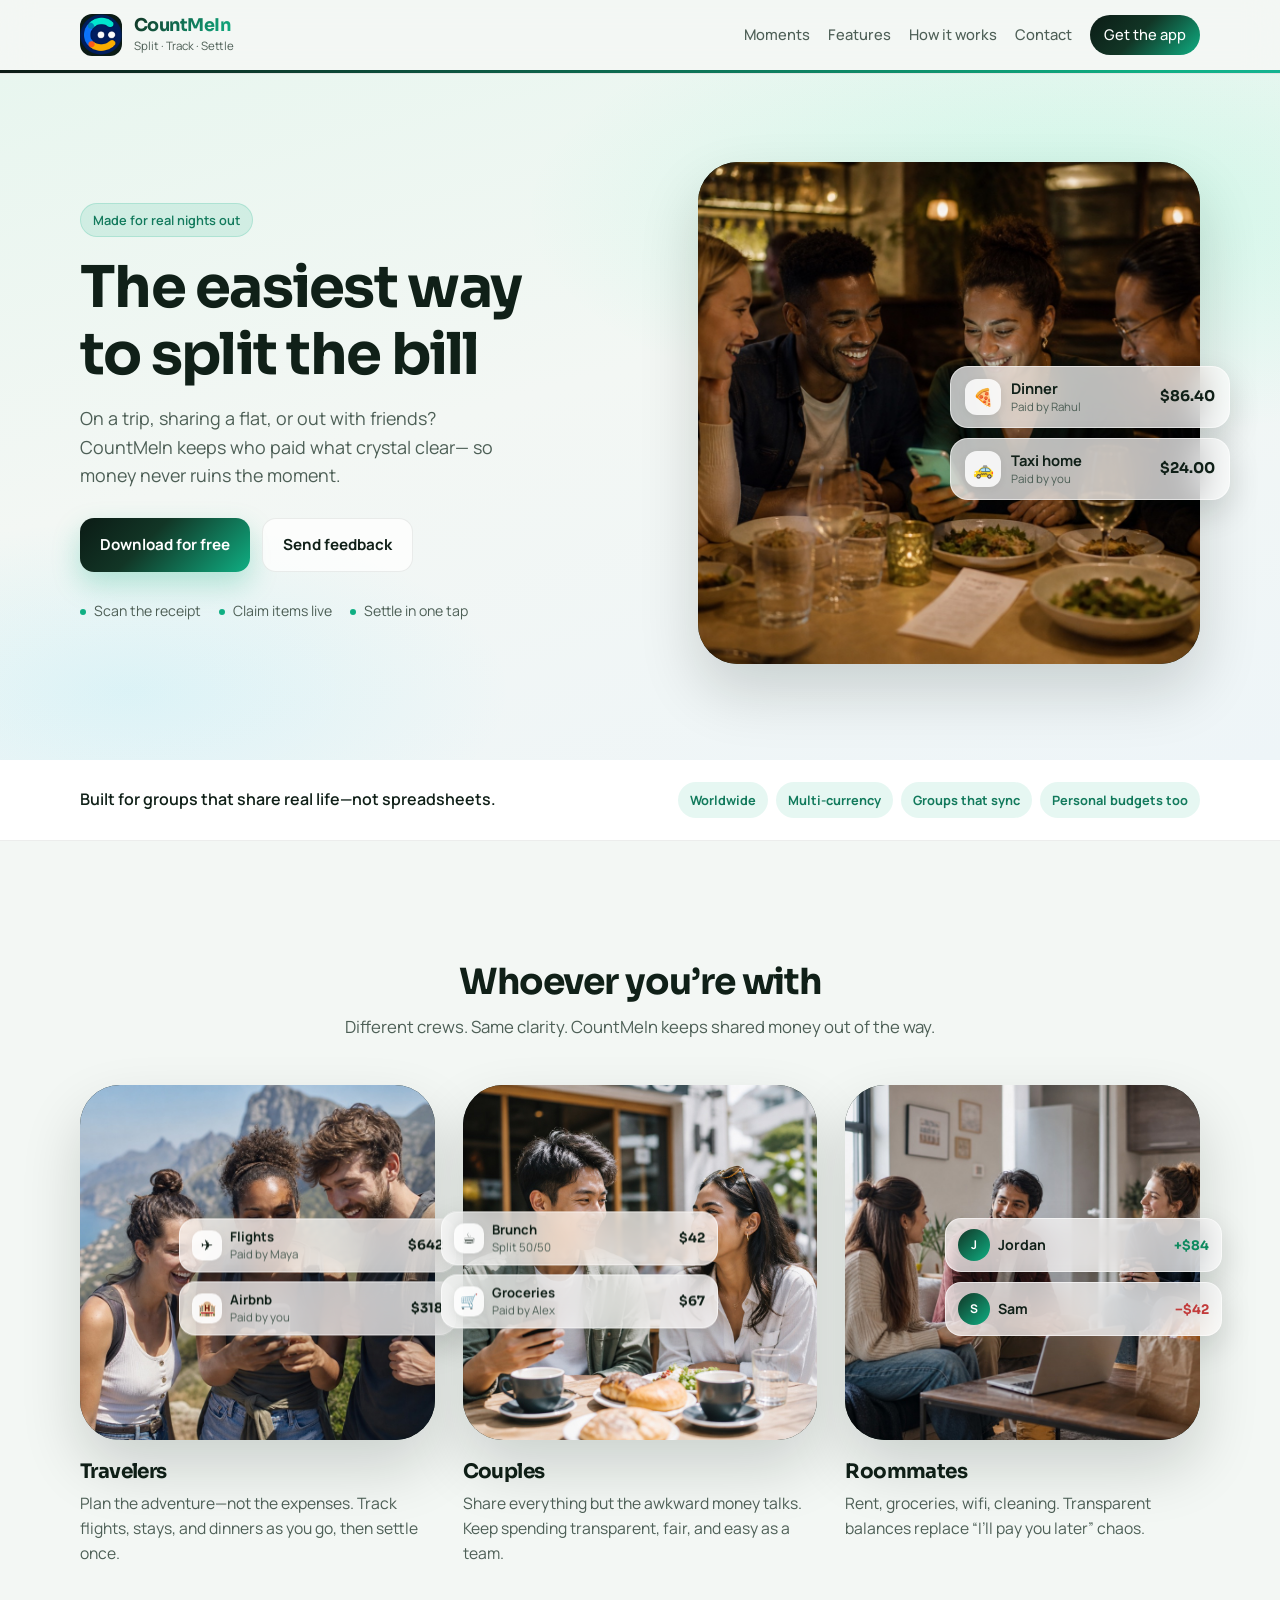
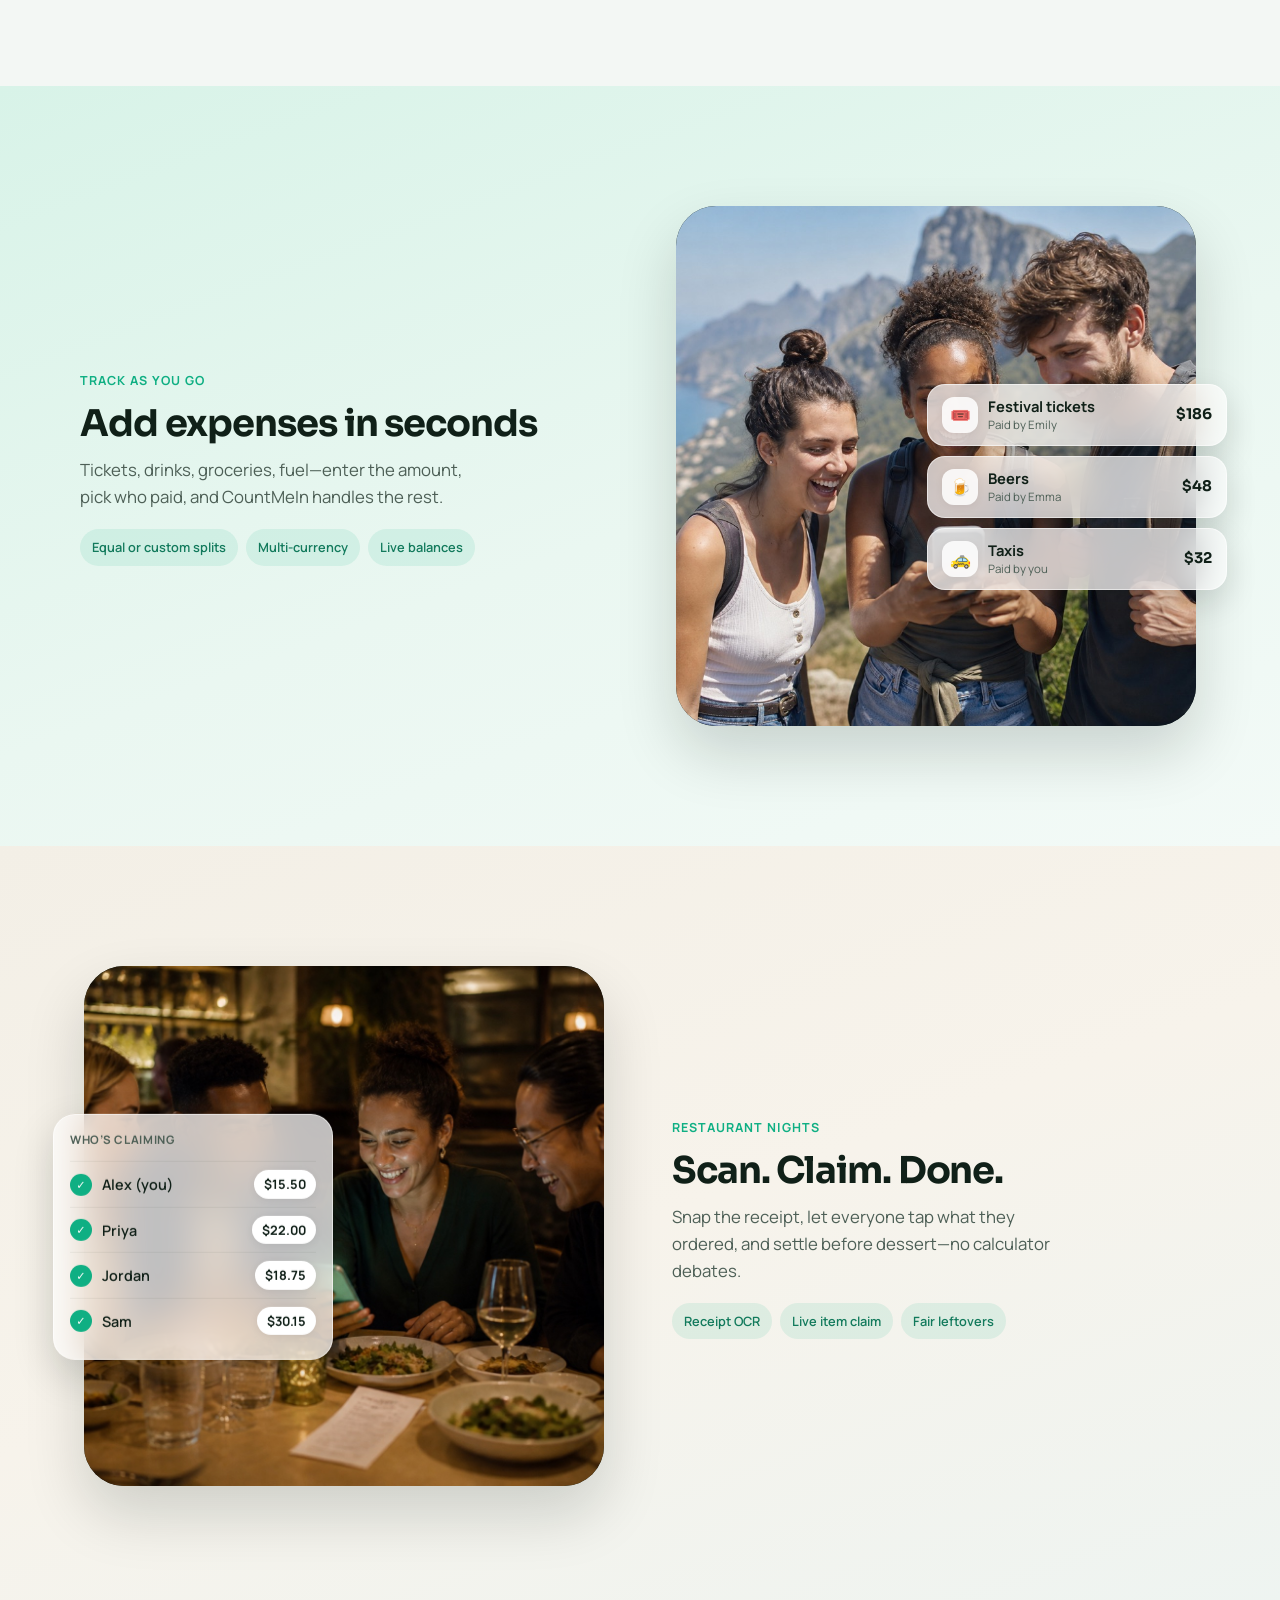
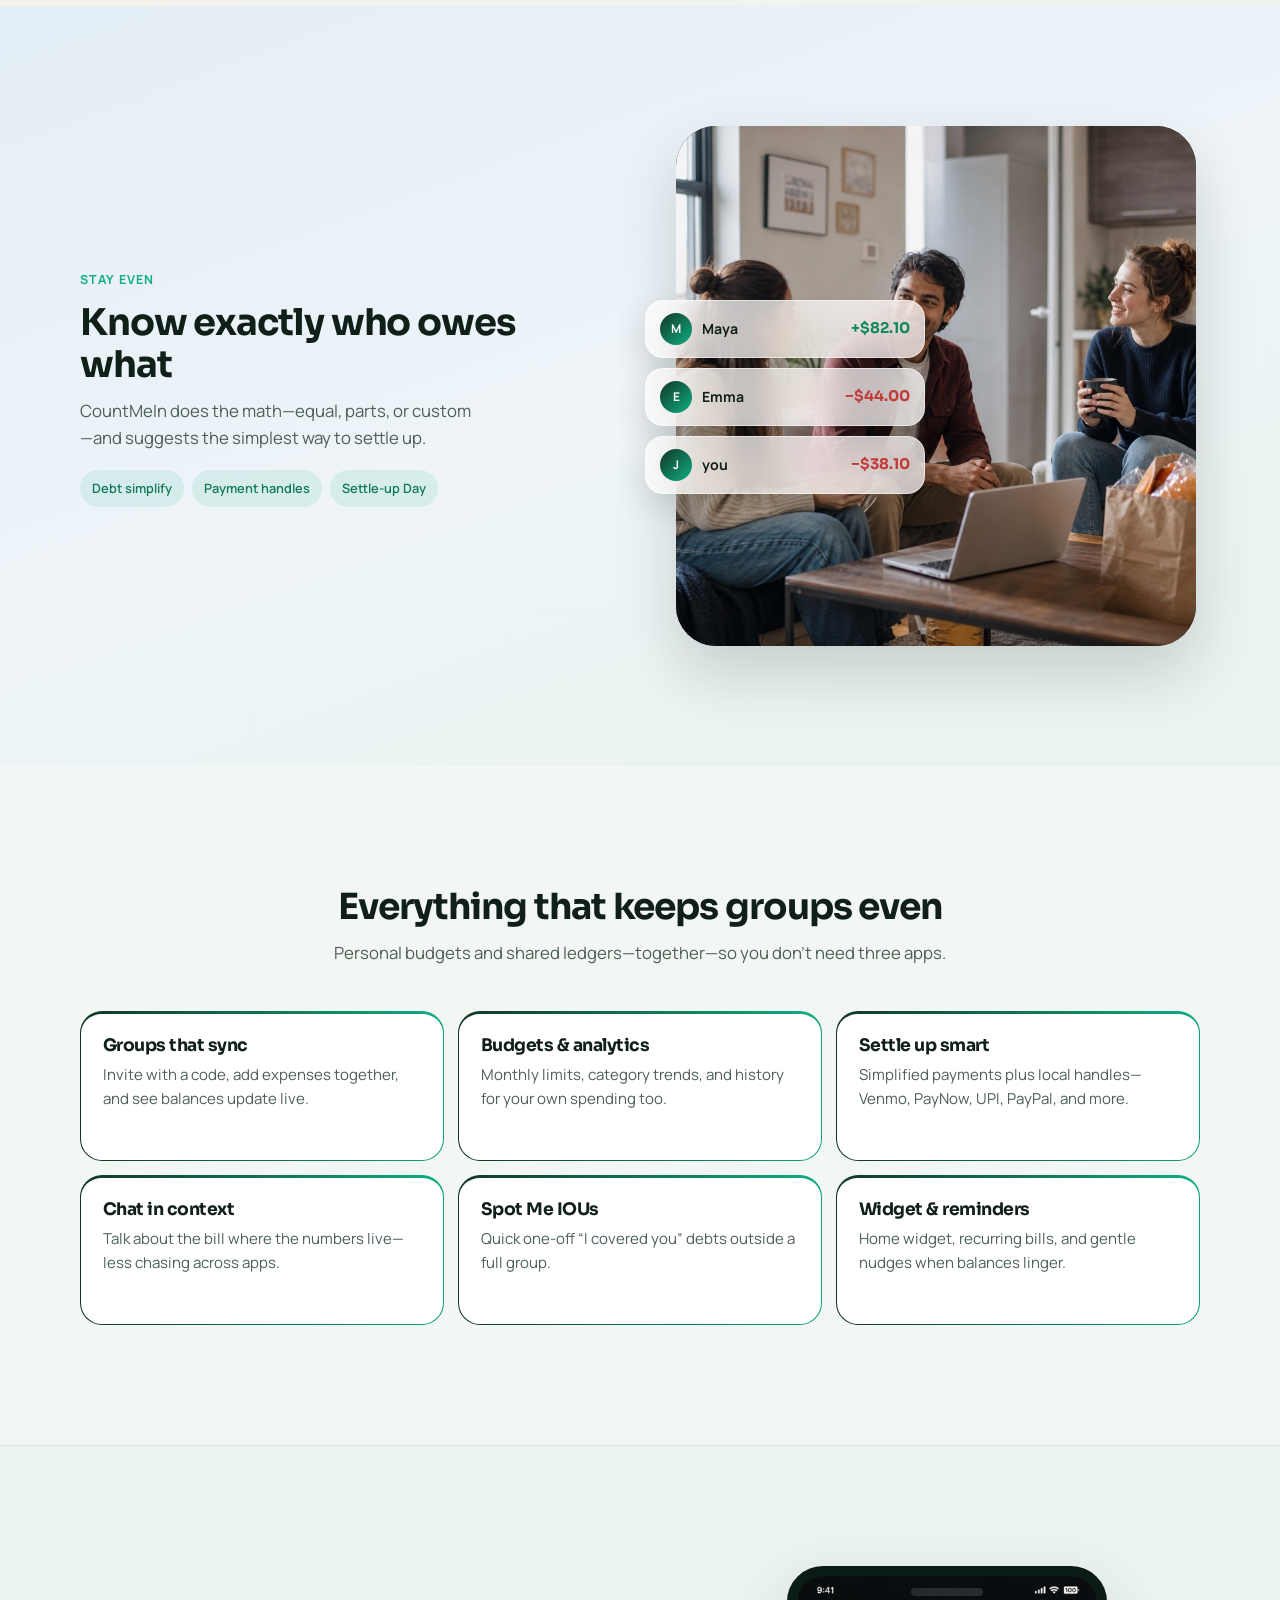
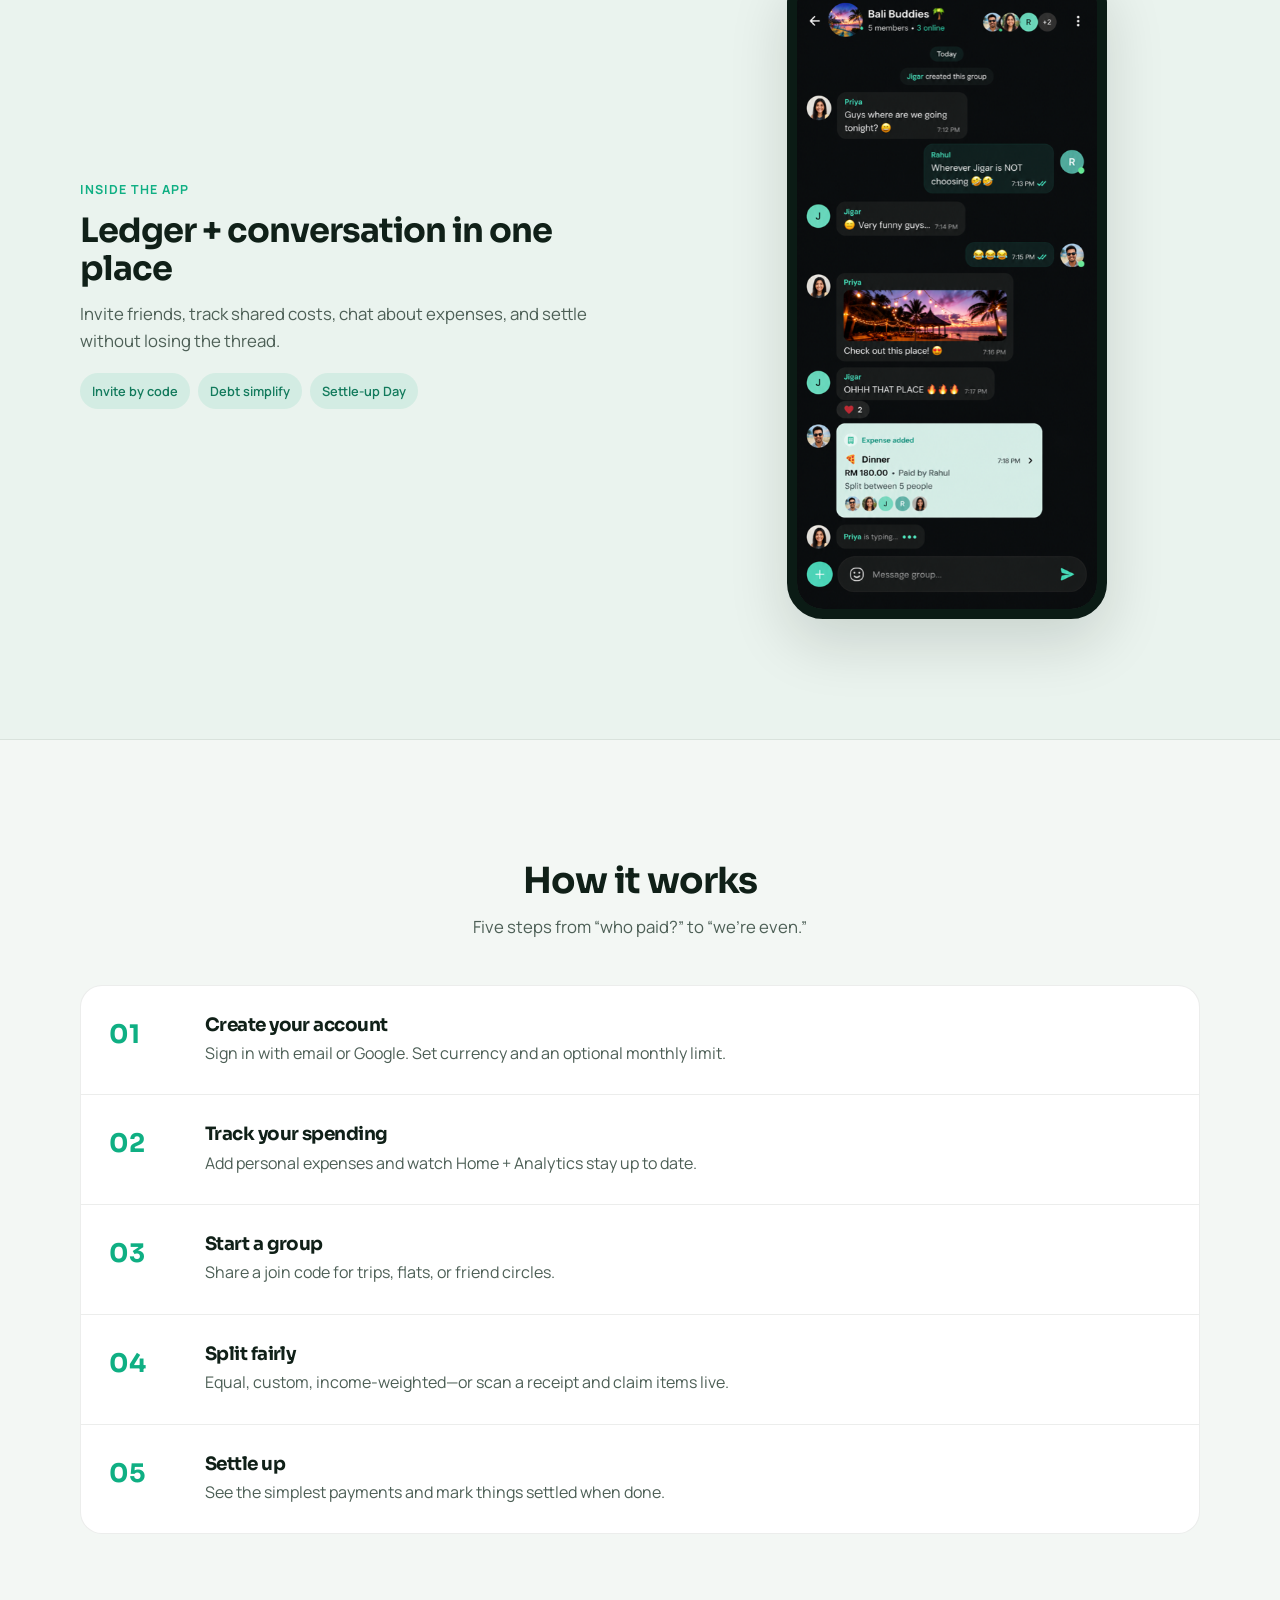
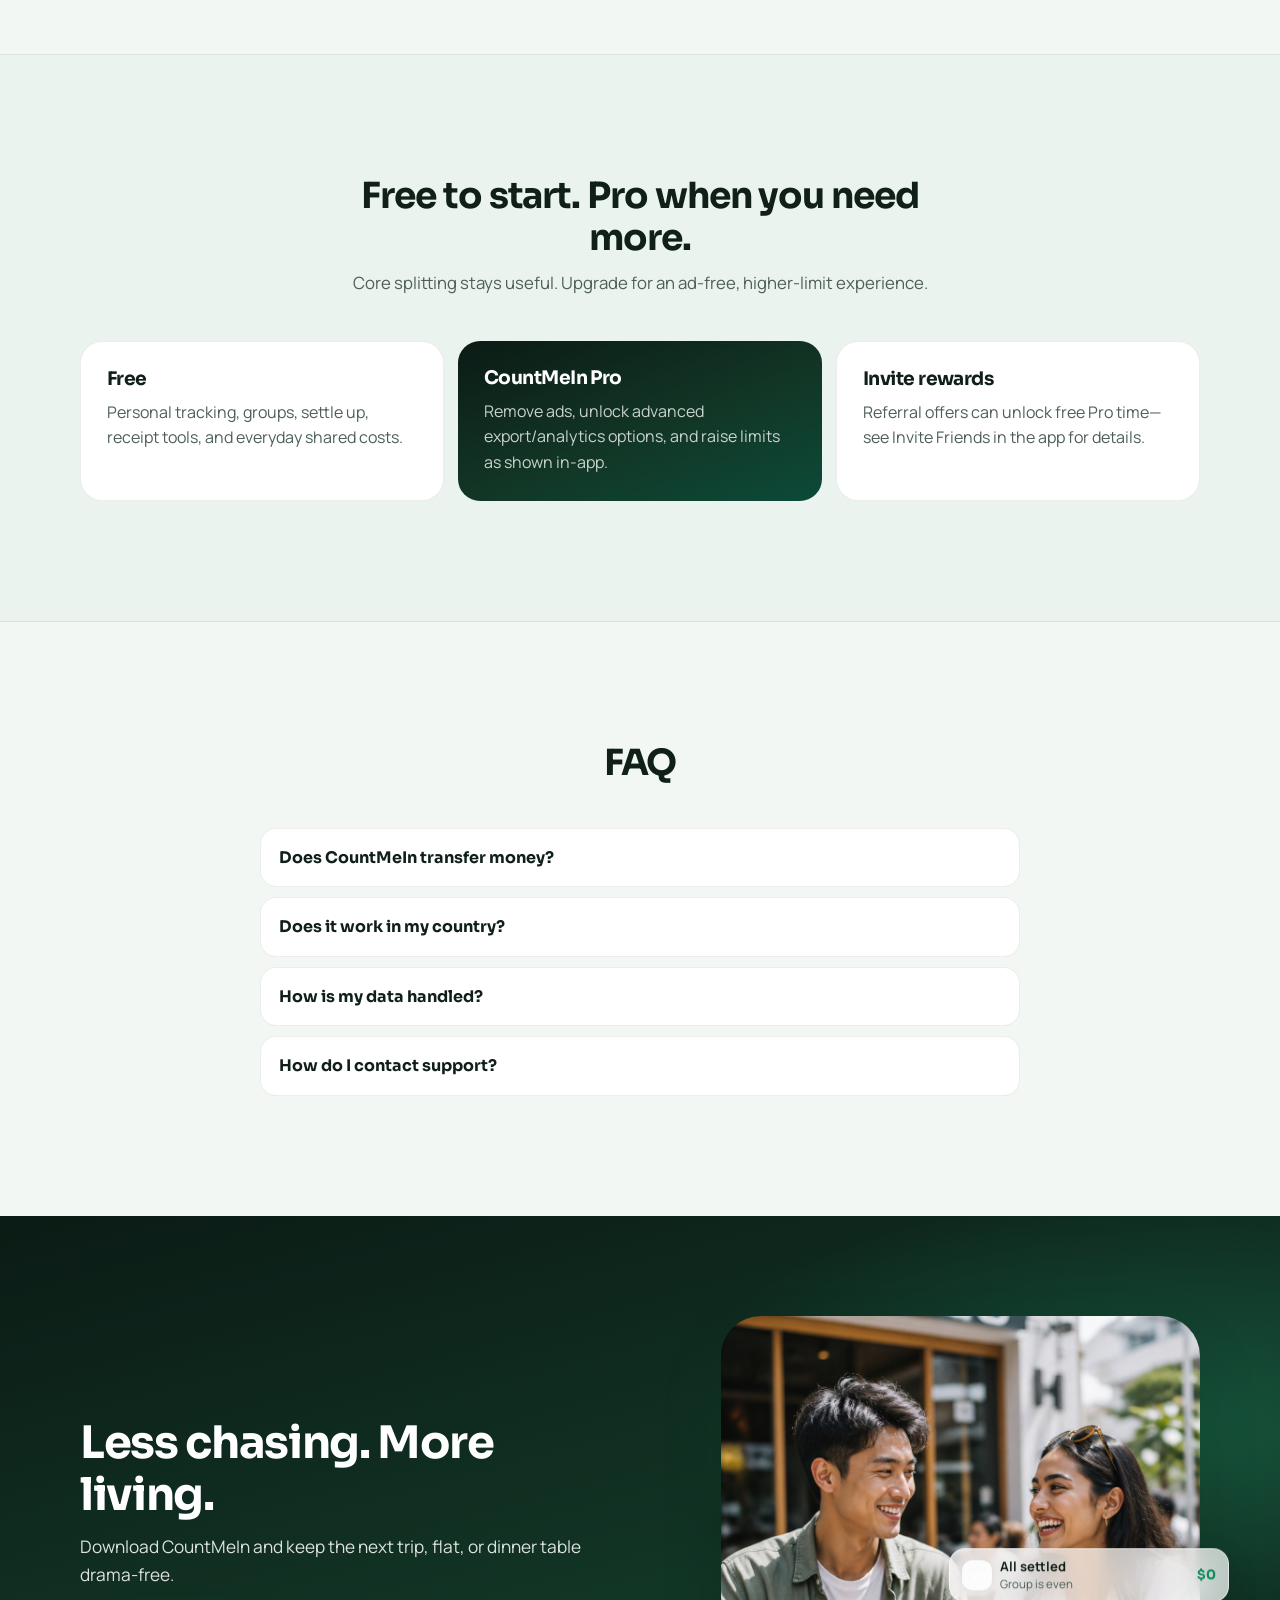
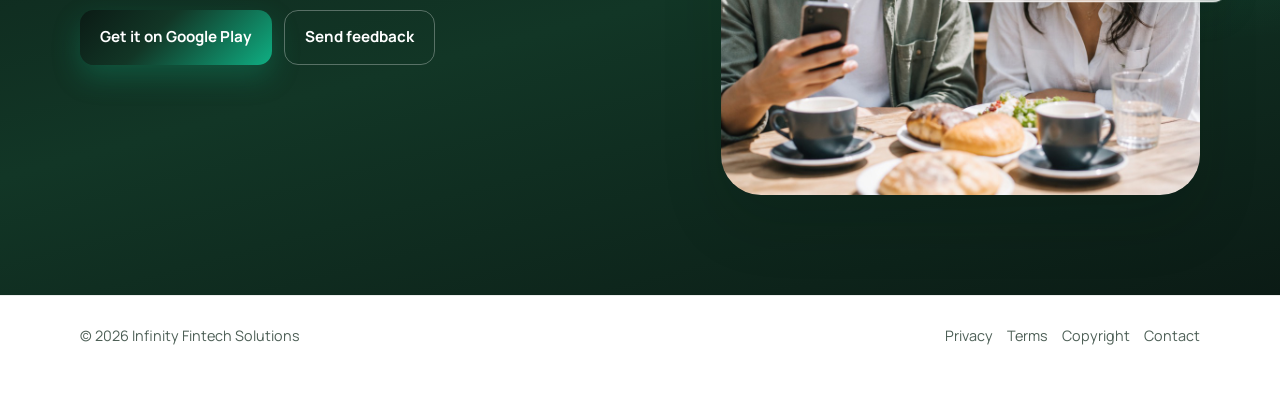
==== commit a469bb21: "Restyle landing images in a Tricount-like composition. Use rounded lifestyle photos with floating gl" ====
--- a/index.html
+++ b/index.html
@@ -34,13 +34,10 @@
   <div class="accent-line" aria-hidden="true"></div>
 </header>
 
-<section class="hero">
-  <div class="hero-media" aria-hidden="true">
-    <img src="assets/hero-friends-dinner.jpg" alt="" width="1600" height="1066" fetchpriority="high">
-  </div>
-  <div class="container">
+<section class="hero-split">
+  <div class="container hero-grid">
     <div class="hero-content">
-      <div class="hero-kicker">Made for real nights out</div>
+      <div class="hero-kicker light">Made for real nights out</div>
       <h1>The easiest way to split the bill</h1>
       <p class="lead">
         On a trip, sharing a flat, or out with friends? CountMeIn keeps who paid what crystal clear—
@@ -48,12 +45,36 @@
       </p>
       <div class="hero-actions">
         <a class="btn btn-primary" href="https://play.google.com/store/apps/details?id=com.infinitetech.spendly">Download for free</a>
-        <a class="btn btn-on-dark" href="contact.html">Send feedback</a>
-      </div>
-      <div class="hero-meta">
+        <a class="btn btn-ghost" href="contact.html">Send feedback</a>
+      </div>
+      <div class="hero-meta dark">
         <span>Scan the receipt</span>
         <span>Claim items live</span>
         <span>Settle in one tap</span>
+      </div>
+    </div>
+
+    <div class="visual-stage hero-visual" aria-hidden="true">
+      <div class="visual-photo">
+        <img src="assets/hero-friends-dinner.jpg" alt="" width="1024" height="1024" fetchpriority="high">
+      </div>
+      <div class="glass-stack glass-stack-right">
+        <div class="glass-chip">
+          <span class="glass-icon" aria-hidden="true">🍕</span>
+          <span class="glass-copy">
+            <strong>Dinner</strong>
+            <small>Paid by Rahul</small>
+          </span>
+          <span class="glass-amt">$86.40</span>
+        </div>
+        <div class="glass-chip">
+          <span class="glass-icon" aria-hidden="true">🚕</span>
+          <span class="glass-copy">
+            <strong>Taxi home</strong>
+            <small>Paid by you</small>
+          </span>
+          <span class="glass-amt">$24.00</span>
+        </div>
       </div>
     </div>
   </div>
@@ -72,83 +93,202 @@
 </section>
 
 <main>
-  <section class="section" id="moments" style="padding-bottom:0">
+  <section class="section" id="moments">
     <div class="container">
       <div class="section-head center">
         <h2>Whoever you’re with</h2>
         <p>Different crews. Same clarity. CountMeIn keeps shared money out of the way.</p>
       </div>
-    </div>
-  </section>
-
-  <section class="scene" id="travelers">
-    <div class="scene-media" aria-hidden="true">
-      <img src="assets/audience-travelers.jpg" alt="" width="1200" height="900" loading="lazy">
-    </div>
-    <div class="container scene-inner">
-      <div class="scene-content">
-        <div class="hero-kicker">Travelers</div>
-        <h2>Plan the adventure—not the expenses</h2>
-        <p>
-          Flights, stays, dinners, taxis. Everyone adds as you go.
-          Settle once when the trip ends—and keep the memories drama-free.
-        </p>
-        <div class="hero-meta">
-          <span>Shared trip groups</span>
-          <span>Multi-currency</span>
-          <span>Clear settle-up</span>
-        </div>
-      </div>
-    </div>
-  </section>
-
-  <section class="scene scene-right" id="roommates">
-    <div class="scene-media" aria-hidden="true">
-      <img src="assets/audience-roommates.jpg" alt="" width="1200" height="900" loading="lazy">
-    </div>
-    <div class="container scene-inner">
-      <div class="scene-content">
-        <div class="hero-kicker">Roommates</div>
-        <h2>Share the flat—without awkward math</h2>
-        <p>
-          Rent, groceries, wifi, cleaning. Transparent balances replace
-          “I’ll pay you later” chaos—so home stays easy.
-        </p>
-        <div class="hero-meta">
-          <span>Household groups</span>
-          <span>Settle-up Day</span>
-          <span>Payment handles</span>
-        </div>
-      </div>
-    </div>
-  </section>
-
-  <section class="section soft" id="restaurant">
-    <div class="container">
-      <div class="section-head center">
+
+      <div class="audience-grid">
+        <article class="audience-card">
+          <div class="visual-stage compact" aria-hidden="true">
+            <div class="visual-photo">
+              <img src="assets/audience-travelers.jpg" alt="" width="800" height="800" loading="lazy">
+            </div>
+            <div class="glass-stack glass-stack-right">
+              <div class="glass-chip sm">
+                <span class="glass-icon" aria-hidden="true">✈️</span>
+                <span class="glass-copy">
+                  <strong>Flights</strong>
+                  <small>Paid by Maya</small>
+                </span>
+                <span class="glass-amt">$642</span>
+              </div>
+              <div class="glass-chip sm">
+                <span class="glass-icon" aria-hidden="true">🏨</span>
+                <span class="glass-copy">
+                  <strong>Airbnb</strong>
+                  <small>Paid by you</small>
+                </span>
+                <span class="glass-amt">$318</span>
+              </div>
+            </div>
+          </div>
+          <h3>Travelers</h3>
+          <p>Plan the adventure—not the expenses. Track flights, stays, and dinners as you go, then settle once.</p>
+        </article>
+
+        <article class="audience-card">
+          <div class="visual-stage compact" aria-hidden="true">
+            <div class="visual-photo">
+              <img src="assets/audience-couples.jpg" alt="" width="1024" height="1024" loading="lazy">
+            </div>
+            <div class="glass-stack glass-stack-left">
+              <div class="glass-chip sm">
+                <span class="glass-icon" aria-hidden="true">☕</span>
+                <span class="glass-copy">
+                  <strong>Brunch</strong>
+                  <small>Split 50/50</small>
+                </span>
+                <span class="glass-amt">$42</span>
+              </div>
+              <div class="glass-chip sm">
+                <span class="glass-icon" aria-hidden="true">🛒</span>
+                <span class="glass-copy">
+                  <strong>Groceries</strong>
+                  <small>Paid by Alex</small>
+                </span>
+                <span class="glass-amt">$67</span>
+              </div>
+            </div>
+          </div>
+          <h3>Couples</h3>
+          <p>Share everything but the awkward money talks. Keep spending transparent, fair, and easy as a team.</p>
+        </article>
+
+        <article class="audience-card">
+          <div class="visual-stage compact" aria-hidden="true">
+            <div class="visual-photo">
+              <img src="assets/audience-roommates.jpg" alt="" width="800" height="800" loading="lazy">
+            </div>
+            <div class="glass-stack glass-stack-right">
+              <div class="glass-chip sm balance">
+                <span class="avatar-dot">J</span>
+                <span class="glass-copy"><strong>Jordan</strong></span>
+                <span class="glass-amt pos">+$84</span>
+              </div>
+              <div class="glass-chip sm balance">
+                <span class="avatar-dot">S</span>
+                <span class="glass-copy"><strong>Sam</strong></span>
+                <span class="glass-amt neg">−$42</span>
+              </div>
+            </div>
+          </div>
+          <h3>Roommates</h3>
+          <p>Rent, groceries, wifi, cleaning. Transparent balances replace “I’ll pay you later” chaos.</p>
+        </article>
+      </div>
+    </div>
+  </section>
+
+  <section class="feature-band band-mint" id="track">
+    <div class="container feature-band-grid">
+      <div class="feature-band-copy">
+        <span class="eyebrow">Track as you go</span>
+        <h2>Add expenses in seconds</h2>
+        <p>Tickets, drinks, groceries, fuel—enter the amount, pick who paid, and CountMeIn handles the rest.</p>
+        <div class="tag-row">
+          <span class="tag">Equal or custom splits</span>
+          <span class="tag">Multi-currency</span>
+          <span class="tag">Live balances</span>
+        </div>
+      </div>
+      <div class="visual-stage" aria-hidden="true">
+        <div class="visual-photo">
+          <img src="assets/audience-travelers.jpg" alt="" width="800" height="800" loading="lazy">
+        </div>
+        <div class="glass-stack glass-stack-right tall">
+          <div class="glass-chip">
+            <span class="glass-icon" aria-hidden="true">🎟️</span>
+            <span class="glass-copy">
+              <strong>Festival tickets</strong>
+              <small>Paid by Emily</small>
+            </span>
+            <span class="glass-amt">$186</span>
+          </div>
+          <div class="glass-chip">
+            <span class="glass-icon" aria-hidden="true">🍺</span>
+            <span class="glass-copy">
+              <strong>Beers</strong>
+              <small>Paid by Emma</small>
+            </span>
+            <span class="glass-amt">$48</span>
+          </div>
+          <div class="glass-chip">
+            <span class="glass-icon" aria-hidden="true">🚕</span>
+            <span class="glass-copy">
+              <strong>Taxis</strong>
+              <small>Paid by you</small>
+            </span>
+            <span class="glass-amt">$32</span>
+          </div>
+        </div>
+      </div>
+    </div>
+  </section>
+
+  <section class="feature-band band-sand" id="claim">
+    <div class="container feature-band-grid flip">
+      <div class="feature-band-copy">
         <span class="eyebrow">Restaurant nights</span>
         <h2>Scan. Claim. Done.</h2>
-        <p>Snap the receipt, let everyone tap what they ordered, and settle before dessert.</p>
-      </div>
-    </div>
-  </section>
-
-  <section class="scene" id="dinner">
-    <div class="scene-media" aria-hidden="true">
-      <img src="assets/hero-friends-dinner.jpg" alt="" width="1600" height="1066" loading="lazy">
-    </div>
-    <div class="container scene-inner">
-      <div class="scene-content">
-        <div class="hero-kicker">At the table</div>
-        <h2>No more calculator debates</h2>
-        <p>
-          Live item claim turns a messy shared bill into a fair split—
-          while the food is still warm.
-        </p>
-        <div class="hero-meta">
-          <span>Receipt OCR</span>
-          <span>Live item claim</span>
-          <span>Fair leftovers</span>
+        <p>Snap the receipt, let everyone tap what they ordered, and settle before dessert—no calculator debates.</p>
+        <div class="tag-row">
+          <span class="tag">Receipt OCR</span>
+          <span class="tag">Live item claim</span>
+          <span class="tag">Fair leftovers</span>
+        </div>
+      </div>
+      <div class="visual-stage" aria-hidden="true">
+        <div class="visual-photo">
+          <img src="assets/hero-friends-dinner.jpg" alt="" width="1024" height="1024" loading="lazy">
+        </div>
+        <div class="glass-stack glass-stack-left">
+          <div class="glass-panel">
+            <div class="glass-panel-title">Who’s claiming</div>
+            <div class="glass-row"><span class="check">✓</span><span>Alex (you)</span><span class="pill">$15.50</span></div>
+            <div class="glass-row"><span class="check">✓</span><span>Priya</span><span class="pill">$22.00</span></div>
+            <div class="glass-row"><span class="check">✓</span><span>Jordan</span><span class="pill">$18.75</span></div>
+            <div class="glass-row"><span class="check">✓</span><span>Sam</span><span class="pill">$30.15</span></div>
+          </div>
+        </div>
+      </div>
+    </div>
+  </section>
+
+  <section class="feature-band band-sky" id="settle">
+    <div class="container feature-band-grid">
+      <div class="feature-band-copy">
+        <span class="eyebrow">Stay even</span>
+        <h2>Know exactly who owes what</h2>
+        <p>CountMeIn does the math—equal, parts, or custom—and suggests the simplest way to settle up.</p>
+        <div class="tag-row">
+          <span class="tag">Debt simplify</span>
+          <span class="tag">Payment handles</span>
+          <span class="tag">Settle-up Day</span>
+        </div>
+      </div>
+      <div class="visual-stage" aria-hidden="true">
+        <div class="visual-photo">
+          <img src="assets/audience-roommates.jpg" alt="" width="800" height="800" loading="lazy">
+        </div>
+        <div class="glass-stack glass-stack-left">
+          <div class="glass-chip balance">
+            <span class="avatar-dot">M</span>
+            <span class="glass-copy"><strong>Maya</strong></span>
+            <span class="glass-amt pos">+$82.10</span>
+          </div>
+          <div class="glass-chip balance">
+            <span class="avatar-dot">E</span>
+            <span class="glass-copy"><strong>Emma</strong></span>
+            <span class="glass-amt neg">−$44.00</span>
+          </div>
+          <div class="glass-chip balance">
+            <span class="avatar-dot">J</span>
+            <span class="glass-copy"><strong>you</strong></span>
+            <span class="glass-amt neg">−$38.10</span>
+          </div>
         </div>
       </div>
     </div>
@@ -201,7 +341,7 @@
           <span class="tag">Settle-up Day</span>
         </div>
       </div>
-      <div class="device-shot">
+      <div class="phone-frame">
         <img src="assets/feature-groups.png" alt="CountMeIn groups and chat" loading="lazy">
       </div>
     </div>
@@ -273,15 +413,29 @@
   </section>
 
   <section class="finale">
-    <div class="finale-media" aria-hidden="true">
-      <img src="assets/audience-travelers.jpg" alt="" loading="lazy">
-    </div>
-    <div class="container finale-copy">
-      <h2>Less chasing. More living.</h2>
-      <p>Download CountMeIn and keep the next trip, flat, or dinner table drama-free.</p>
-      <div class="hero-actions">
-        <a class="btn btn-on-dark" href="https://play.google.com/store/apps/details?id=com.infinitetech.spendly">Get it on Google Play</a>
-        <a class="btn btn-ghost" href="contact.html" style="color:#fff;border-color:rgba(255,255,255,.3);background:transparent">Send feedback</a>
+    <div class="container finale-grid">
+      <div class="finale-copy">
+        <h2>Less chasing. More living.</h2>
+        <p>Download CountMeIn and keep the next trip, flat, or dinner table drama-free.</p>
+        <div class="hero-actions">
+          <a class="btn btn-primary" href="https://play.google.com/store/apps/details?id=com.infinitetech.spendly">Get it on Google Play</a>
+          <a class="btn btn-ghost" href="contact.html">Send feedback</a>
+        </div>
+      </div>
+      <div class="visual-stage compact finale-visual" aria-hidden="true">
+        <div class="visual-photo">
+          <img src="assets/audience-couples.jpg" alt="" loading="lazy">
+        </div>
+        <div class="glass-stack glass-stack-right">
+          <div class="glass-chip sm">
+            <span class="glass-icon" aria-hidden="true">✓</span>
+            <span class="glass-copy">
+              <strong>All settled</strong>
+              <small>Group is even</small>
+            </span>
+            <span class="glass-amt pos">$0</span>
+          </div>
+        </div>
       </div>
     </div>
   </section>
--- a/brand.css
+++ b/brand.css
@@ -234,42 +234,32 @@
   color: var(--cmi-2);
   background: #fff;
 }
-
-/* ——— Landing hero (Tricount-style lifestyle visual) ——— */
-.hero {
+.finale .btn-ghost {
+  color: #fff;
+  background: transparent;
+  border: 1px solid rgba(255,255,255,0.3);
+}
+
+/* ——— Hero split (Tricount-style photo + glass chips) ——— */
+.hero-split {
   position: relative;
   overflow: hidden;
-  color: #fff;
-  min-height: clamp(520px, 78vh, 720px);
-  display: flex;
-  align-items: flex-end;
-  padding: clamp(48px, 8vw, 96px) 0 clamp(56px, 8vw, 88px);
-  background: var(--cmi-1);
-}
-.hero-media {
-  position: absolute;
-  inset: 0;
-  z-index: 0;
-}
-.hero-media img {
-  width: 100%;
-  height: 100%;
-  object-fit: cover;
-  object-position: center 35%;
-  transform: scale(1.02);
-}
-.hero-media::after {
-  content: "";
-  position: absolute;
-  inset: 0;
+  padding: clamp(40px, 7vw, 88px) 0 clamp(48px, 8vw, 96px);
   background:
-    linear-gradient(90deg, rgba(7,20,15,0.88) 0%, rgba(7,20,15,0.62) 42%, rgba(7,20,15,0.28) 100%),
-    linear-gradient(180deg, rgba(7,20,15,0.25) 0%, rgba(7,20,15,0.15) 40%, rgba(7,20,15,0.82) 100%);
+    radial-gradient(ellipse 80% 60% at 85% 20%, rgba(43,245,176,0.18), transparent 55%),
+    radial-gradient(ellipse 60% 50% at 10% 90%, rgba(63,216,255,0.12), transparent 50%),
+    linear-gradient(165deg, #e8f6ef 0%, #f3f7f4 45%, #eef5f8 100%);
+}
+.hero-grid {
+  display: grid;
+  grid-template-columns: 1.05fr 0.95fr;
+  gap: clamp(28px, 5vw, 64px);
+  align-items: center;
 }
 .hero-content {
   position: relative;
   z-index: 1;
-  max-width: 640px;
+  max-width: 560px;
   animation: floatIn 800ms var(--ease) both;
 }
 .hero-kicker {
@@ -278,25 +268,27 @@
   gap: 8px;
   padding: 6px 12px;
   border-radius: 999px;
-  background: rgba(255,255,255,0.1);
-  border: 1px solid rgba(255,255,255,0.14);
-  color: rgba(255,255,255,0.9);
+  background: rgba(15,175,131,0.12);
+  border: 1px solid rgba(15,175,131,0.18);
+  color: var(--accent);
   font-size: 0.8rem;
   font-weight: 600;
   margin-bottom: 18px;
-  backdrop-filter: blur(8px);
-}
-.hero h1 {
+}
+.hero-kicker.light {
+  background: rgba(15,175,131,0.12);
+  color: var(--accent);
+}
+.hero-split h1 {
   margin: 0 0 16px;
-  font-size: clamp(2.2rem, 7vw, 3.8rem);
-  color: #fff;
-  max-width: 12ch;
-  text-shadow: 0 10px 40px rgba(0,0,0,0.25);
-}
-.hero .lead {
+  font-size: clamp(2.2rem, 6vw, 3.6rem);
+  color: var(--ink);
+  max-width: 11ch;
+}
+.hero-split .lead {
   margin: 0 0 28px;
-  color: rgba(255,255,255,0.86);
-  font-size: clamp(1rem, 2.8vw, 1.1rem);
+  color: var(--ink-soft);
+  font-size: clamp(1rem, 2.8vw, 1.12rem);
   max-width: 40ch;
 }
 .hero-actions {
@@ -312,42 +304,226 @@
   color: rgba(255,255,255,0.78);
   font-size: 0.88rem;
 }
+.hero-meta.dark { color: var(--ink-soft); }
 .hero-meta span::before {
   content: "";
   display: inline-block;
   width: 6px;
   height: 6px;
   border-radius: 50%;
-  background: var(--cmi-5);
+  background: var(--cmi-4);
   margin-right: 8px;
   vertical-align: middle;
 }
 @media (max-width: 900px) {
-  .hero {
-    min-height: min(640px, 92svh);
-    padding: 72px 0 48px;
-  }
-  .hero-media::after {
-    background:
-      linear-gradient(180deg, rgba(7,20,15,0.25) 0%, rgba(7,20,15,0.45) 35%, rgba(7,20,15,0.92) 100%);
-  }
-  .hero h1 { max-width: none; }
+  .hero-grid { grid-template-columns: 1fr; }
+  .hero-split h1 { max-width: none; }
+  .hero-content { max-width: none; order: 1; }
+  .hero-visual { order: 0; max-width: 420px; margin-inline: auto; width: 100%; }
   .hero-actions .btn {
     flex: 1 1 160px;
     min-height: 48px;
   }
 }
 @media (max-width: 480px) {
-  .hero-actions {
-    flex-direction: column;
-  }
-  .hero-actions .btn {
-    width: 100%;
-  }
+  .hero-actions { flex-direction: column; }
+  .hero-actions .btn { width: 100%; }
 }
 @keyframes floatIn {
   from { opacity: 0; transform: translateY(18px); }
   to { opacity: 1; transform: none; }
+}
+@keyframes chipIn {
+  from { opacity: 0; transform: translateY(14px) scale(0.96); }
+  to { opacity: 1; transform: none; }
+}
+
+/* ——— Tricount-style visual stage (photo + floating glass UI) ——— */
+.visual-stage {
+  position: relative;
+  width: 100%;
+  max-width: 520px;
+  margin-inline: auto;
+  isolation: isolate;
+}
+.visual-stage.compact { max-width: none; }
+.visual-photo {
+  position: relative;
+  border-radius: clamp(28px, 4vw, 40px);
+  overflow: hidden;
+  aspect-ratio: 1 / 1;
+  box-shadow: 0 28px 60px rgba(7, 20, 15, 0.16);
+  background: var(--cmi-2);
+}
+.visual-photo img {
+  width: 100%;
+  height: 100%;
+  object-fit: cover;
+  object-position: center;
+}
+.glass-stack {
+  position: absolute;
+  z-index: 2;
+  display: flex;
+  flex-direction: column;
+  gap: 10px;
+  width: min(78%, 280px);
+  pointer-events: none;
+}
+.glass-stack-right {
+  right: -6%;
+  top: 54%;
+  transform: translateY(-50%);
+}
+.glass-stack-left {
+  left: -6%;
+  top: 52%;
+  transform: translateY(-50%);
+}
+.glass-stack.tall { width: min(82%, 300px); }
+.glass-chip {
+  display: flex;
+  align-items: center;
+  gap: 10px;
+  padding: 12px 14px;
+  border-radius: 18px;
+  background: rgba(255, 255, 255, 0.72);
+  border: 1px solid rgba(255, 255, 255, 0.55);
+  box-shadow: 0 12px 32px rgba(7, 20, 15, 0.14);
+  backdrop-filter: blur(18px) saturate(160%);
+  -webkit-backdrop-filter: blur(18px) saturate(160%);
+  animation: chipIn 700ms var(--ease) both;
+}
+.glass-chip:nth-child(2) { animation-delay: 120ms; }
+.glass-chip:nth-child(3) { animation-delay: 220ms; }
+.glass-chip.sm {
+  padding: 10px 12px;
+  border-radius: 16px;
+  gap: 8px;
+}
+.glass-icon {
+  width: 36px;
+  height: 36px;
+  border-radius: 12px;
+  display: grid;
+  place-items: center;
+  background: rgba(255,255,255,0.85);
+  font-size: 1.05rem;
+  flex-shrink: 0;
+  box-shadow: 0 2px 8px rgba(0,0,0,0.06);
+}
+.glass-chip.sm .glass-icon {
+  width: 30px;
+  height: 30px;
+  border-radius: 10px;
+  font-size: 0.92rem;
+}
+.glass-copy {
+  display: flex;
+  flex-direction: column;
+  min-width: 0;
+  flex: 1;
+  line-height: 1.2;
+}
+.glass-copy strong {
+  font-size: 0.92rem;
+  font-weight: 700;
+  color: var(--ink);
+  white-space: nowrap;
+  overflow: hidden;
+  text-overflow: ellipsis;
+}
+.glass-chip.sm .glass-copy strong { font-size: 0.82rem; }
+.glass-copy small {
+  font-size: 0.72rem;
+  color: var(--ink-soft);
+  margin-top: 2px;
+}
+.glass-amt {
+  font-family: Sora, Manrope, sans-serif;
+  font-weight: 700;
+  font-size: 0.92rem;
+  color: var(--ink);
+  white-space: nowrap;
+  margin-left: auto;
+}
+.glass-chip.sm .glass-amt { font-size: 0.82rem; }
+.glass-amt.pos { color: #0f8a5f; }
+.glass-amt.neg { color: #c23b3b; }
+.glass-chip.balance .glass-copy strong { font-size: 0.88rem; }
+.avatar-dot {
+  width: 32px;
+  height: 32px;
+  border-radius: 50%;
+  display: grid;
+  place-items: center;
+  background: linear-gradient(135deg, var(--cmi-3), var(--cmi-4));
+  color: #fff;
+  font-size: 0.75rem;
+  font-weight: 700;
+  flex-shrink: 0;
+}
+.glass-panel {
+  padding: 16px;
+  border-radius: 22px;
+  background: rgba(255, 255, 255, 0.74);
+  border: 1px solid rgba(255, 255, 255, 0.55);
+  box-shadow: 0 16px 40px rgba(7, 20, 15, 0.16);
+  backdrop-filter: blur(18px) saturate(160%);
+  -webkit-backdrop-filter: blur(18px) saturate(160%);
+  min-width: 220px;
+  animation: chipIn 700ms var(--ease) both;
+}
+.glass-panel-title {
+  font-size: 0.72rem;
+  font-weight: 700;
+  letter-spacing: 0.06em;
+  text-transform: uppercase;
+  color: var(--ink-soft);
+  margin-bottom: 12px;
+}
+.glass-row {
+  display: flex;
+  align-items: center;
+  gap: 10px;
+  padding: 8px 0;
+  font-size: 0.9rem;
+  font-weight: 600;
+  color: var(--ink);
+  border-top: 1px solid rgba(16,32,24,0.06);
+}
+.glass-row:first-of-type { border-top: 0; }
+.glass-row .check {
+  width: 22px;
+  height: 22px;
+  border-radius: 50%;
+  display: grid;
+  place-items: center;
+  background: var(--cmi-4);
+  color: #fff;
+  font-size: 0.7rem;
+  flex-shrink: 0;
+}
+.glass-row .pill {
+  margin-left: auto;
+  padding: 4px 10px;
+  border-radius: 999px;
+  background: #fff;
+  font-size: 0.8rem;
+  font-weight: 700;
+  box-shadow: 0 2px 8px rgba(0,0,0,0.06);
+}
+@media (max-width: 640px) {
+  .glass-stack-right,
+  .glass-stack-left {
+    left: 50%;
+    right: auto;
+    top: auto;
+    bottom: 10px;
+    transform: translateX(-50%);
+    width: min(92%, 300px);
+  }
+  .glass-stack.tall { width: min(92%, 300px); }
 }
 
 /* ——— Sections ——— */
@@ -417,84 +593,71 @@
   font-weight: 700;
 }
 
-/* Full-bleed lifestyle scenes — same treatment as the hero */
-.scene {
-  position: relative;
+/* ——— Audience cards (Whoever you're with) ——— */
+.audience-grid {
+  display: grid;
+  grid-template-columns: repeat(3, 1fr);
+  gap: clamp(18px, 3vw, 28px);
+}
+@media (max-width: 900px) {
+  .audience-grid { grid-template-columns: 1fr; max-width: 420px; margin-inline: auto; }
+}
+.audience-card h3 {
+  margin: 20px 0 8px;
+  font-size: 1.25rem;
+}
+.audience-card p {
+  margin: 0;
+  color: var(--ink-soft);
+  font-size: 0.98rem;
+}
+.audience-card .visual-stage {
+  margin-bottom: 4px;
+}
+
+/* Soft feature bands with photo + glass */
+.feature-band {
+  padding: var(--section-y) 0;
   overflow: hidden;
-  color: #fff;
-  min-height: clamp(480px, 70vh, 640px);
-  display: flex;
-  align-items: flex-end;
-  padding: clamp(48px, 8vw, 88px) 0;
-  background: var(--cmi-1);
-}
-.scene-media {
-  position: absolute;
-  inset: 0;
-  z-index: 0;
-}
-.scene-media img {
-  width: 100%;
-  height: 100%;
-  object-fit: cover;
-  object-position: center center;
-  transform: scale(1.02);
-}
-.scene-media::after {
-  content: "";
-  position: absolute;
-  inset: 0;
-  background:
-    linear-gradient(90deg, rgba(7,20,15,0.88) 0%, rgba(7,20,15,0.58) 46%, rgba(7,20,15,0.22) 100%),
-    linear-gradient(180deg, rgba(7,20,15,0.15) 0%, rgba(7,20,15,0.55) 100%);
-}
-.scene-right .scene-media::after {
-  background:
-    linear-gradient(270deg, rgba(7,20,15,0.88) 0%, rgba(7,20,15,0.58) 46%, rgba(7,20,15,0.22) 100%),
-    linear-gradient(180deg, rgba(7,20,15,0.15) 0%, rgba(7,20,15,0.55) 100%);
-}
-.scene-inner {
-  position: relative;
-  z-index: 1;
-  width: 100%;
-}
-.scene-right .scene-inner {
-  display: flex;
-  justify-content: flex-end;
-}
-.scene-content {
-  max-width: 520px;
-  animation: floatIn 800ms var(--ease) both;
-}
-.scene-content h2 {
-  margin: 0 0 14px;
-  font-size: clamp(2rem, 4vw, 2.8rem);
-  color: #fff;
-  text-shadow: 0 10px 40px rgba(0,0,0,0.25);
-}
-.scene-content p {
-  margin: 0 0 22px;
-  color: rgba(255,255,255,0.88);
-  font-size: 1.08rem;
+}
+.band-mint {
+  background: linear-gradient(160deg, #d8f3e8 0%, #eaf7f1 55%, #f3faf7 100%);
+}
+.band-sand {
+  background: linear-gradient(160deg, #f3efe6 0%, #f7f3eb 50%, #eef4f1 100%);
+}
+.band-sky {
+  background: linear-gradient(160deg, #e4eef6 0%, #eef4f8 50%, #eaf3ee 100%);
+}
+.feature-band-grid {
+  display: grid;
+  grid-template-columns: 1fr 1fr;
+  gap: clamp(28px, 5vw, 64px);
+  align-items: center;
+}
+.feature-band-grid.flip .feature-band-copy { order: 2; }
+.feature-band-grid.flip .visual-stage { order: 1; }
+.feature-band-copy h2 {
+  margin: 0 0 12px;
+  font-size: clamp(1.7rem, 3vw, 2.3rem);
+}
+.feature-band-copy p {
+  margin: 0 0 18px;
+  color: var(--ink-soft);
+  font-size: 1.05rem;
   max-width: 40ch;
 }
-@media (max-width: 760px) {
-  .scene {
-    min-height: min(560px, 88svh);
-    padding: 64px 0 40px;
-  }
-  .scene-media::after,
-  .scene-right .scene-media::after {
-    background: linear-gradient(180deg, rgba(7,20,15,0.2) 0%, rgba(7,20,15,0.55) 40%, rgba(7,20,15,0.92) 100%);
-  }
-  .scene-right .scene-inner {
-    justify-content: flex-start;
-  }
-  .scene-content h2 {
-    font-size: clamp(1.8rem, 8vw, 2.4rem);
-  }
-  .scene-content p {
-    max-width: none;
+@media (max-width: 860px) {
+  .feature-band-grid,
+  .feature-band-grid.flip {
+    grid-template-columns: 1fr;
+  }
+  .feature-band-grid.flip .feature-band-copy,
+  .feature-band-grid.flip .visual-stage {
+    order: unset;
+  }
+  .feature-band .visual-stage {
+    max-width: 420px;
   }
 }
 
@@ -717,17 +880,34 @@
   font-size: 0.8rem;
   font-weight: 600;
 }
-.device-shot {
-  border-radius: 28px;
+.device-shot,
+.phone-frame {
+  border-radius: 36px;
   overflow: hidden;
-  border: 1px solid var(--line);
-  box-shadow: var(--shadow);
+  border: 10px solid #0b1b15;
+  box-shadow: var(--shadow), 0 0 0 1px rgba(255,255,255,0.08) inset;
   background: #0b1b15;
-  padding: 18px;
-}
-.device-shot img {
+  max-width: 320px;
+  margin-inline: auto;
+  position: relative;
+}
+.device-shot img,
+.phone-frame img {
   width: 100%;
-  border-radius: 18px;
+  border-radius: 26px;
+  display: block;
+}
+.phone-frame::before {
+  content: "";
+  position: absolute;
+  top: 12px;
+  left: 50%;
+  transform: translateX(-50%);
+  width: 72px;
+  height: 8px;
+  border-radius: 999px;
+  background: rgba(255,255,255,0.12);
+  z-index: 1;
 }
 
 .pro-grid {
@@ -775,32 +955,23 @@
 
 .finale {
   position: relative;
-  min-height: 420px;
-  display: flex;
-  align-items: center;
+  overflow: hidden;
+  padding: clamp(56px, 9vw, 100px) 0;
+  background:
+    radial-gradient(ellipse 70% 60% at 90% 30%, rgba(43,245,176,0.16), transparent 55%),
+    linear-gradient(165deg, #0b1b15 0%, #123626 55%, #0b1b15 100%);
   color: #fff;
-  overflow: hidden;
-}
-.finale-media {
-  position: absolute;
-  inset: 0;
-}
-.finale-media img {
-  width: 100%;
-  height: 100%;
-  object-fit: cover;
-}
-.finale-media::after {
-  content: "";
-  position: absolute;
-  inset: 0;
-  background: linear-gradient(90deg, rgba(7,20,15,0.9), rgba(7,20,15,0.55) 55%, rgba(7,20,15,0.35));
+}
+.finale-grid {
+  display: grid;
+  grid-template-columns: 1.1fr 0.9fr;
+  gap: clamp(28px, 5vw, 56px);
+  align-items: center;
 }
 .finale-copy {
   position: relative;
   z-index: 1;
-  padding: clamp(48px, 8vw, 88px) 0;
-  max-width: 560px;
+  max-width: 520px;
 }
 .finale-copy h2 {
   margin: 0 0 12px;
@@ -811,6 +982,12 @@
   margin: 0 0 22px;
   color: rgba(255,255,255,0.86);
   font-size: 1.08rem;
+}
+.finale-visual { max-width: 400px; }
+@media (max-width: 860px) {
+  .finale-grid { grid-template-columns: 1fr; }
+  .finale-copy { max-width: none; }
+  .finale-visual { order: -1; }
 }
 
 .footer {
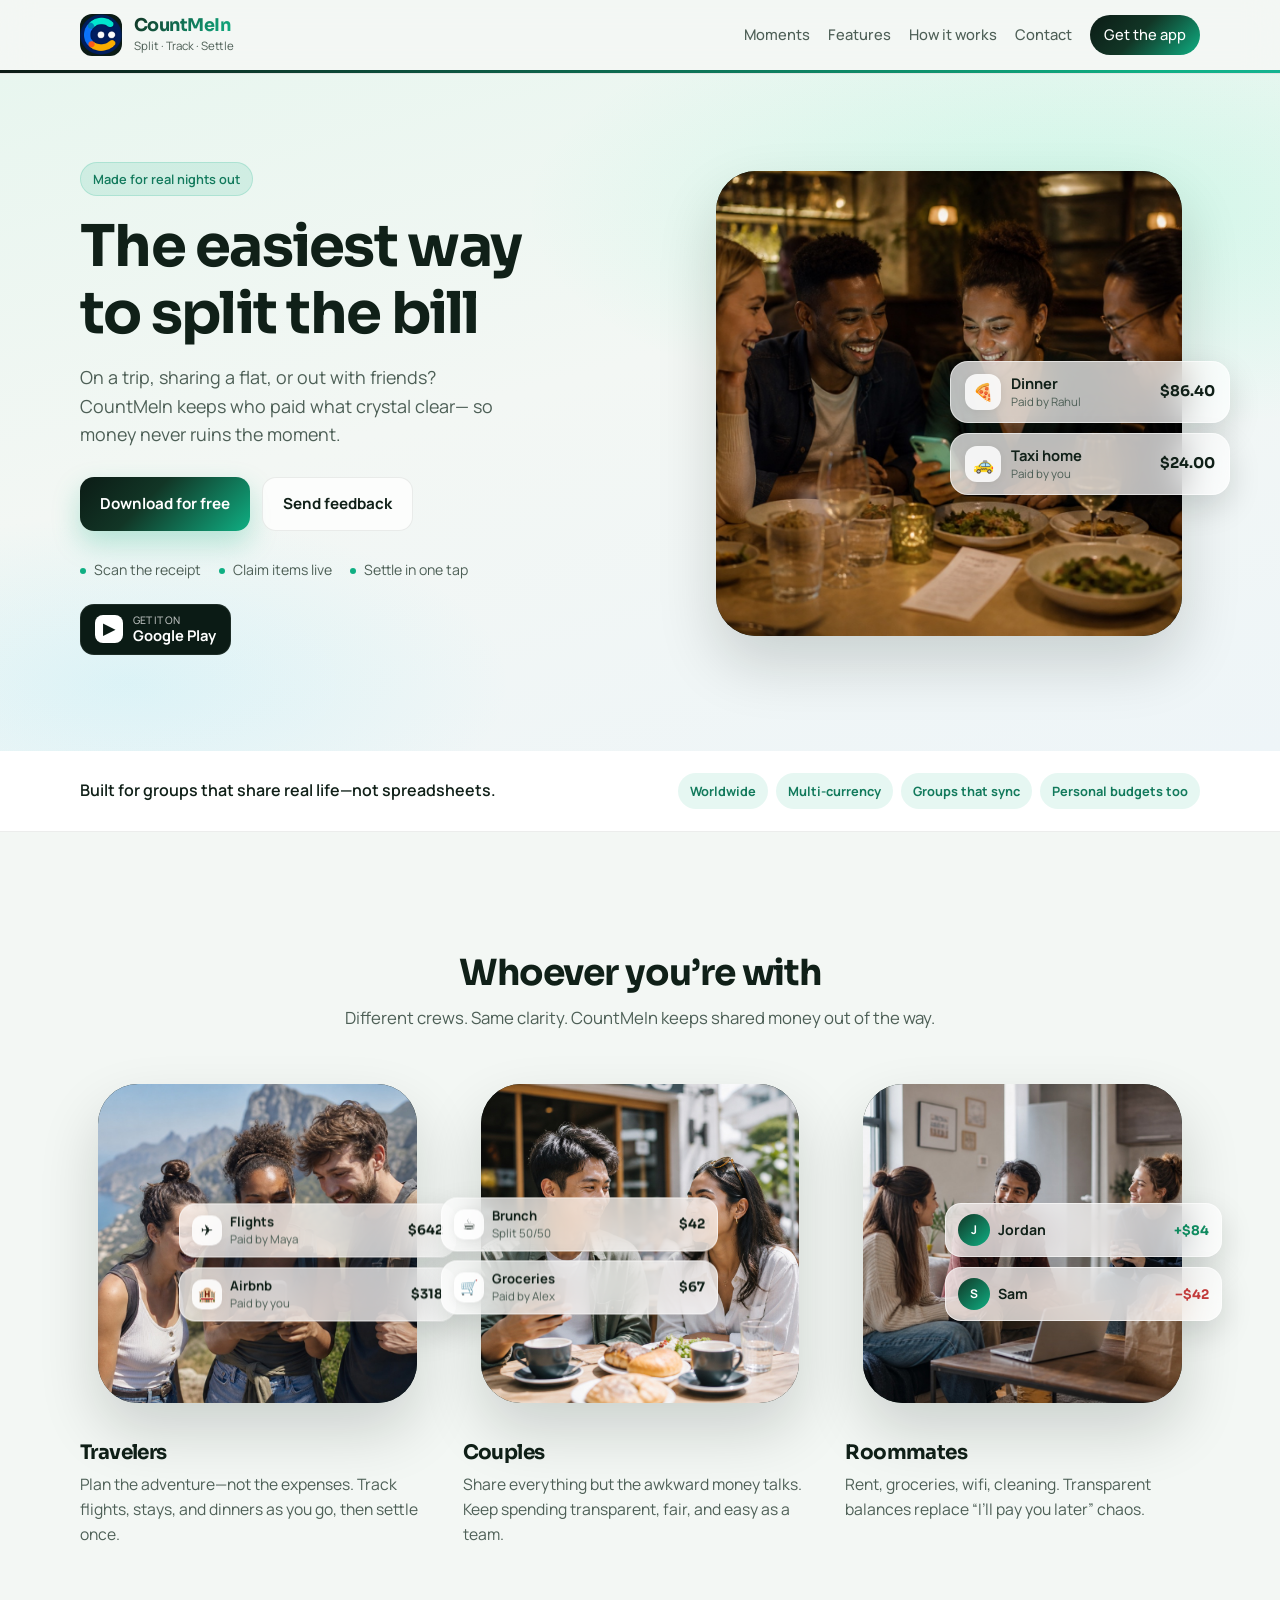
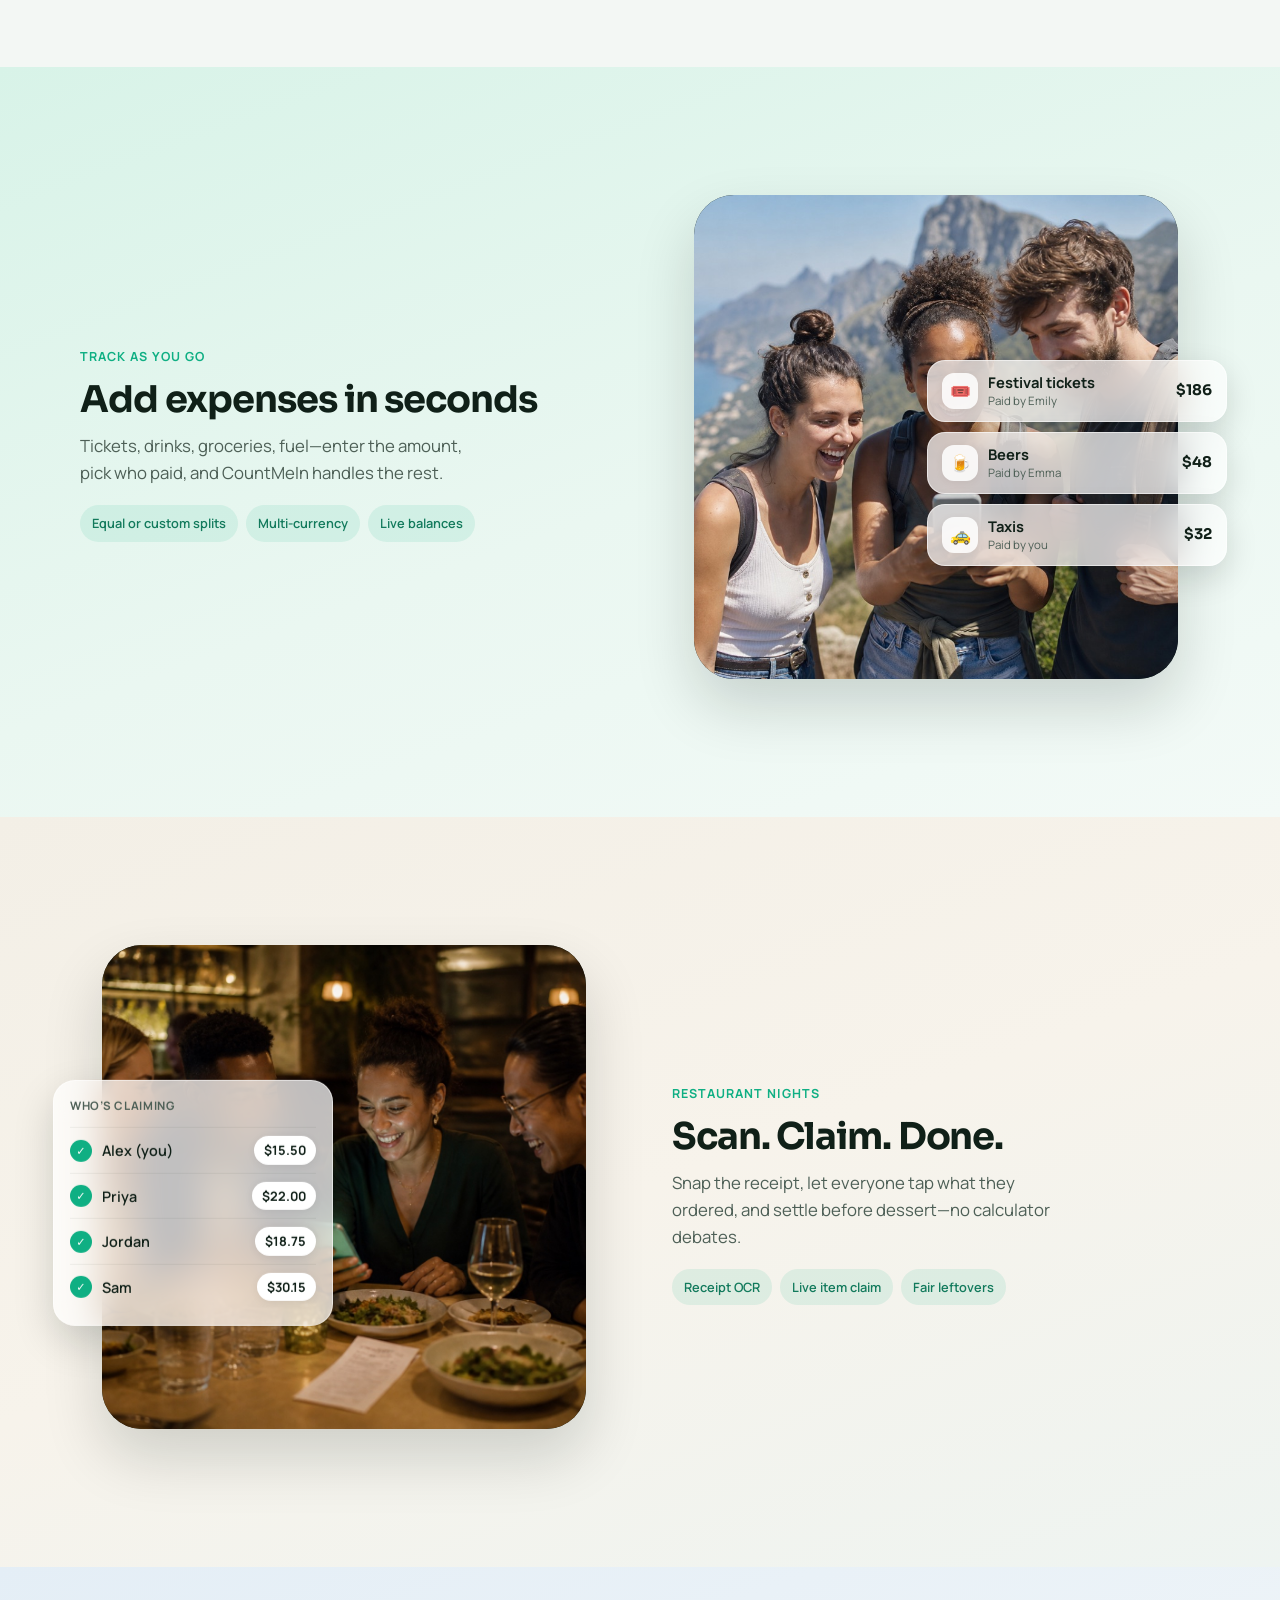
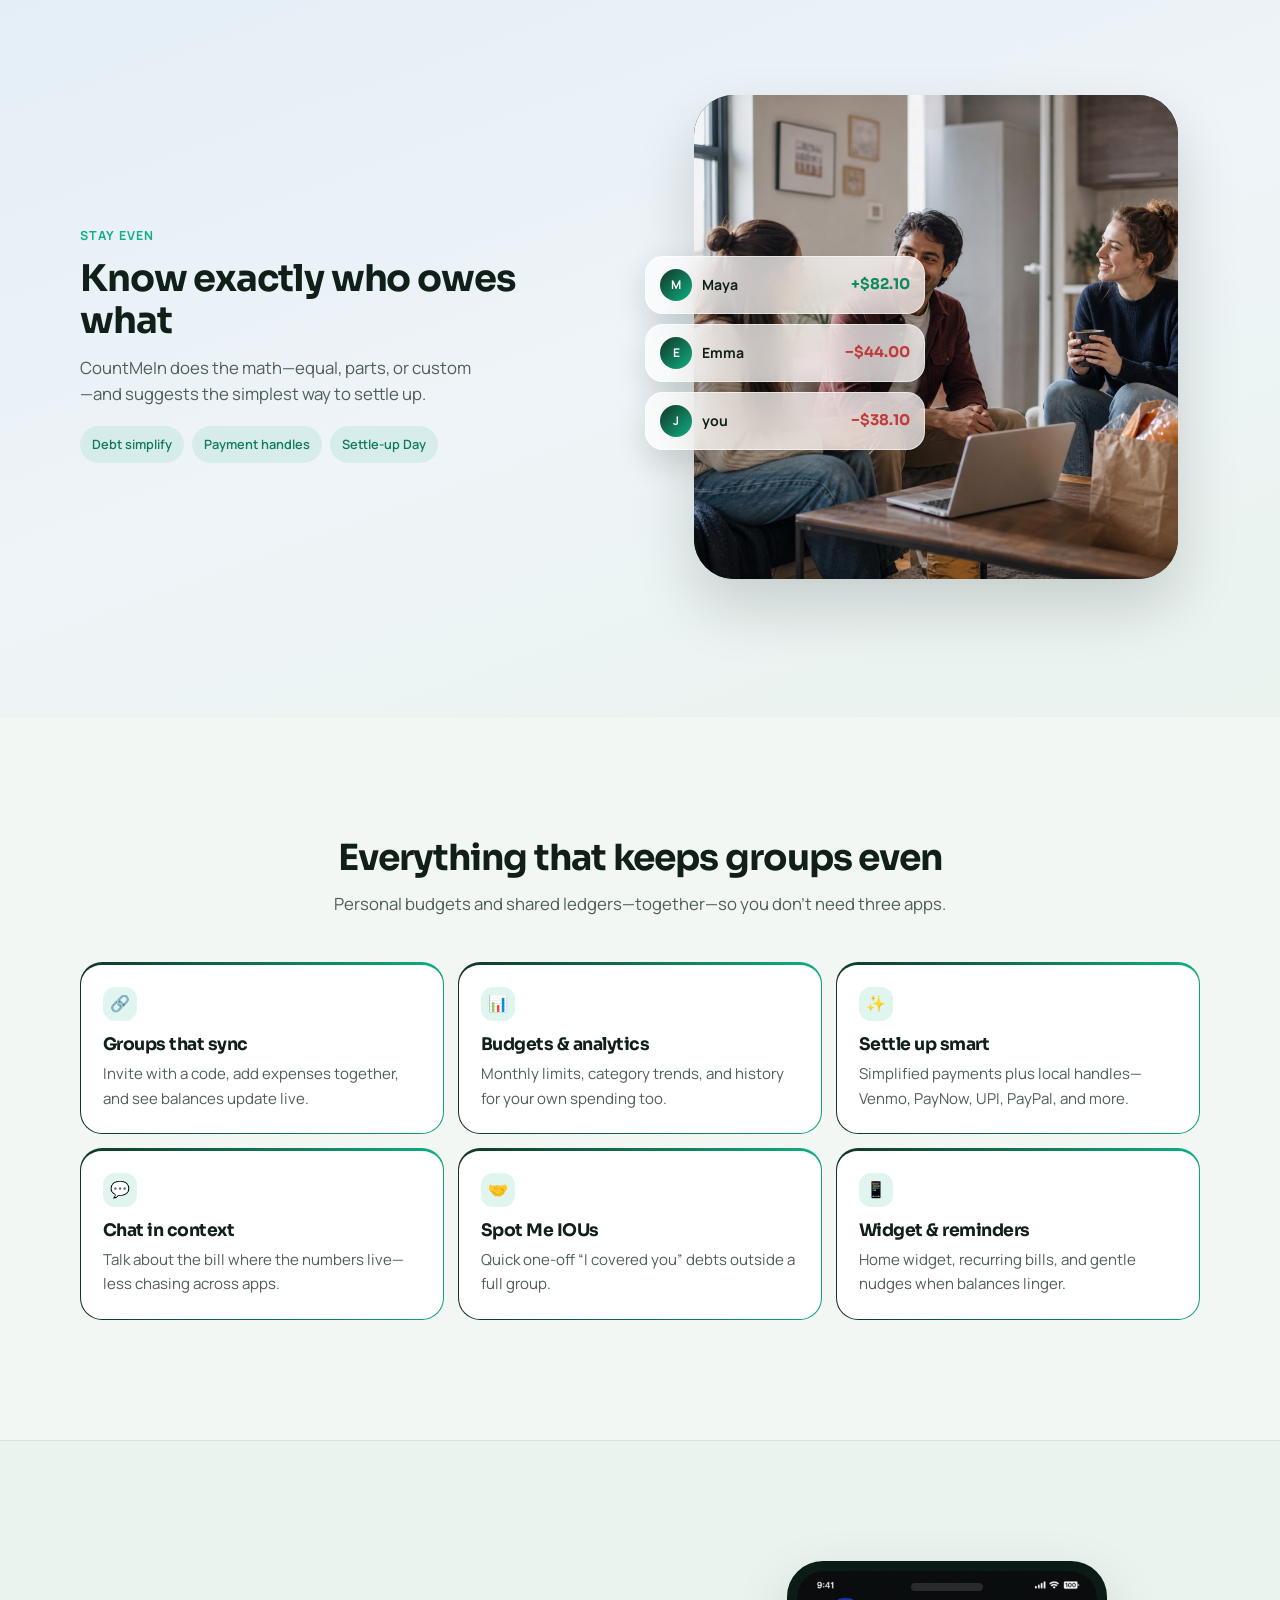
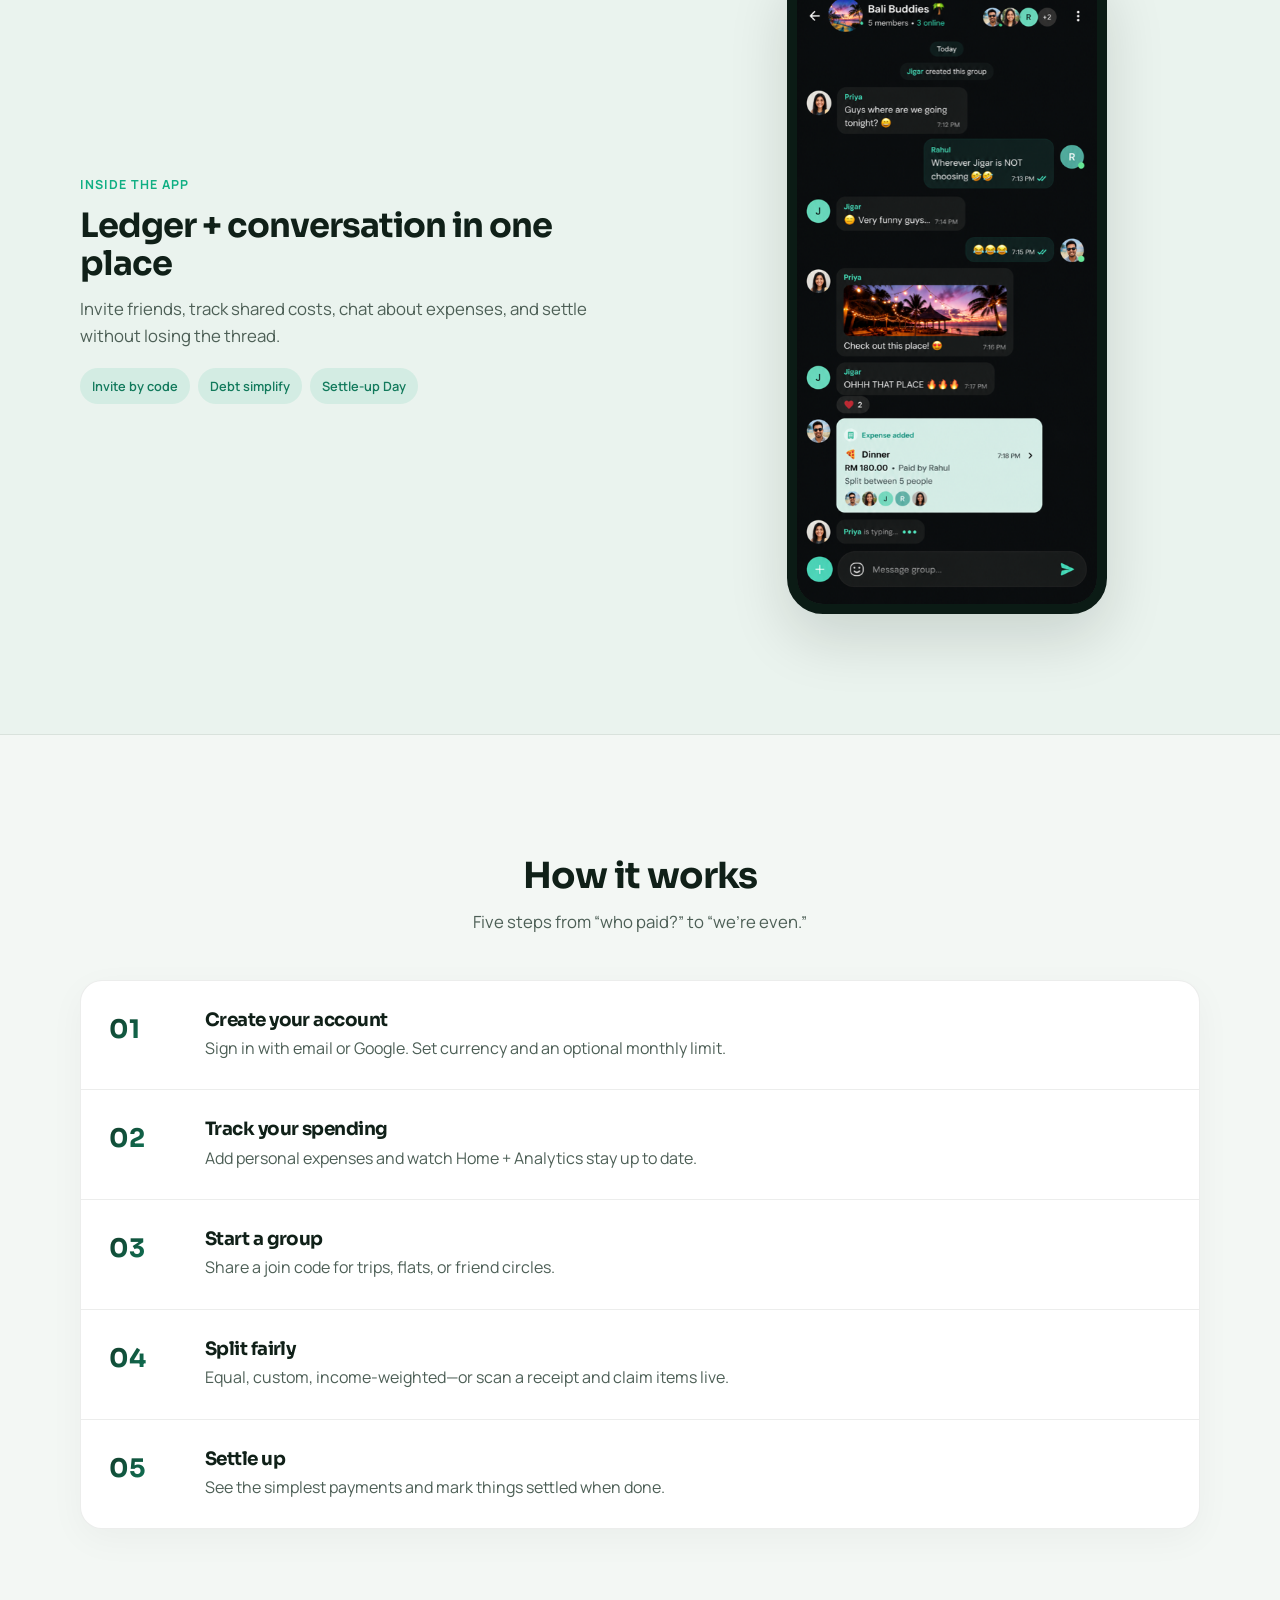
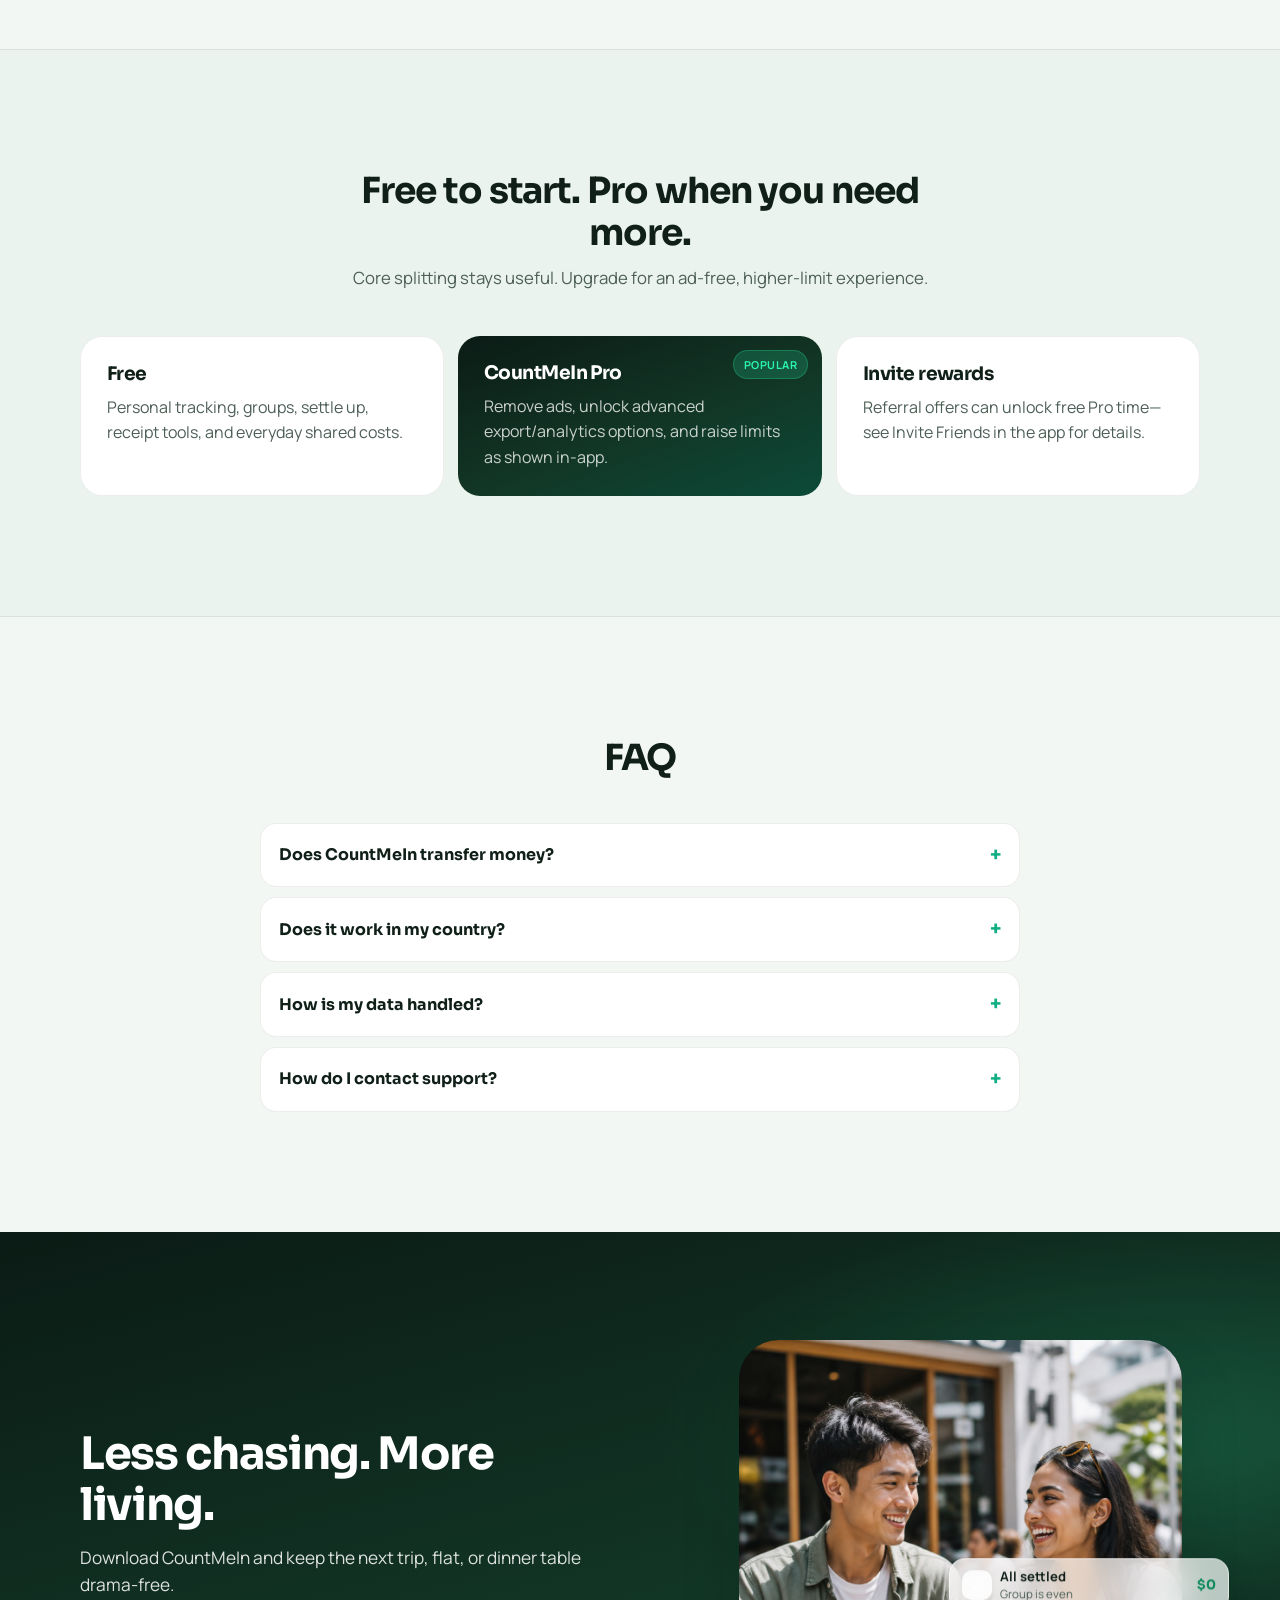
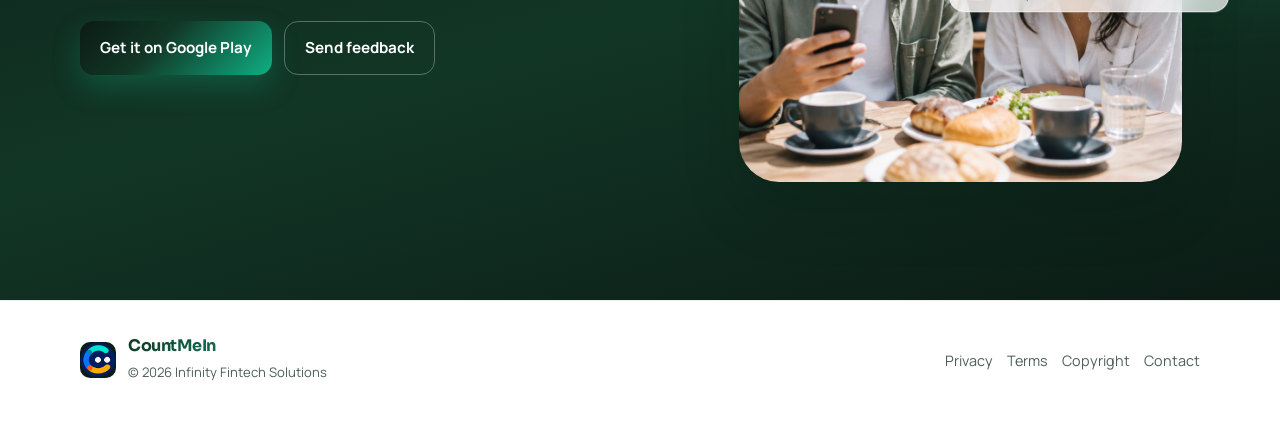
==== commit 1c6d7b85: "Polish the CountMeIn site with motion, store badge, and clearer hierarchy. Add scroll reveals, float" ====
--- a/index.html
+++ b/index.html
@@ -7,11 +7,17 @@
 <meta name="description" content="CountMeIn helps friends, travelers, and roommates track shared expenses, scan receipts, claim items live, and settle up—worldwide.">
 <meta property="og:title" content="CountMeIn — Split bills without the awkward math">
 <meta property="og:description" content="Track shared expenses, scan receipts, and settle up with friends—so you can focus on the fun.">
-<meta property="og:image" content="assets/hero-friends-dinner.jpg">
+<meta property="og:image" content="https://jigarce007.github.io/countmein/assets/hero-friends-dinner.jpg">
+<meta property="og:url" content="https://jigarce007.github.io/countmein/">
+<meta name="theme-color" content="#0faf83">
+<meta name="twitter:card" content="summary_large_image">
+<link rel="canonical" href="https://jigarce007.github.io/countmein/">
 <link rel="icon" href="logo.png" type="image/png">
+<link rel="apple-touch-icon" href="logo.png">
 <link rel="stylesheet" href="brand.css">
 </head>
 <body>
+<a class="skip-link" href="#main">Skip to content</a>
 <header class="topbar">
   <div class="topbar-inner">
     <a class="brand-lockup" href="index.html">
@@ -52,6 +58,12 @@
         <span>Claim items live</span>
         <span>Settle in one tap</span>
       </div>
+      <div class="store-row" style="margin-top:22px">
+        <a class="store-badge" href="https://play.google.com/store/apps/details?id=com.infinitetech.spendly" aria-label="Get CountMeIn on Google Play">
+          <span class="sb-icon" aria-hidden="true">▶</span>
+          <span class="sb-copy"><small>GET IT ON</small><strong>Google Play</strong></span>
+        </a>
+      </div>
     </div>
 
     <div class="visual-stage hero-visual" aria-hidden="true">
@@ -92,16 +104,16 @@
   </div>
 </section>
 
-<main>
+<main id="main">
   <section class="section" id="moments">
     <div class="container">
-      <div class="section-head center">
+      <div class="section-head center reveal">
         <h2>Whoever you’re with</h2>
         <p>Different crews. Same clarity. CountMeIn keeps shared money out of the way.</p>
       </div>
 
       <div class="audience-grid">
-        <article class="audience-card">
+        <article class="audience-card reveal reveal-delay-1">
           <div class="visual-stage compact" aria-hidden="true">
             <div class="visual-photo">
               <img src="assets/audience-travelers.jpg" alt="" width="800" height="800" loading="lazy">
@@ -129,7 +141,7 @@
           <p>Plan the adventure—not the expenses. Track flights, stays, and dinners as you go, then settle once.</p>
         </article>
 
-        <article class="audience-card">
+        <article class="audience-card reveal reveal-delay-2">
           <div class="visual-stage compact" aria-hidden="true">
             <div class="visual-photo">
               <img src="assets/audience-couples.jpg" alt="" width="1024" height="1024" loading="lazy">
@@ -157,7 +169,7 @@
           <p>Share everything but the awkward money talks. Keep spending transparent, fair, and easy as a team.</p>
         </article>
 
-        <article class="audience-card">
+        <article class="audience-card reveal reveal-delay-3">
           <div class="visual-stage compact" aria-hidden="true">
             <div class="visual-photo">
               <img src="assets/audience-roommates.jpg" alt="" width="800" height="800" loading="lazy">
@@ -182,7 +194,7 @@
     </div>
   </section>
 
-  <section class="feature-band band-mint" id="track">
+  <section class="feature-band band-mint reveal" id="track">
     <div class="container feature-band-grid">
       <div class="feature-band-copy">
         <span class="eyebrow">Track as you go</span>
@@ -228,7 +240,7 @@
     </div>
   </section>
 
-  <section class="feature-band band-sand" id="claim">
+  <section class="feature-band band-sand reveal" id="claim">
     <div class="container feature-band-grid flip">
       <div class="feature-band-copy">
         <span class="eyebrow">Restaurant nights</span>
@@ -257,7 +269,7 @@
     </div>
   </section>
 
-  <section class="feature-band band-sky" id="settle">
+  <section class="feature-band band-sky reveal" id="settle">
     <div class="container feature-band-grid">
       <div class="feature-band-copy">
         <span class="eyebrow">Stay even</span>
@@ -296,32 +308,38 @@
 
   <section class="section" id="features">
     <div class="container">
-      <div class="section-head center">
+      <div class="section-head center reveal">
         <h2>Everything that keeps groups even</h2>
         <p>Personal budgets and shared ledgers—together—so you don’t need three apps.</p>
       </div>
       <div class="feature-rail">
-        <article>
+        <article class="reveal reveal-delay-1">
+          <div class="feat-mark" aria-hidden="true">🔗</div>
           <h3>Groups that sync</h3>
           <p>Invite with a code, add expenses together, and see balances update live.</p>
         </article>
-        <article>
+        <article class="reveal reveal-delay-2">
+          <div class="feat-mark" aria-hidden="true">📊</div>
           <h3>Budgets &amp; analytics</h3>
           <p>Monthly limits, category trends, and history for your own spending too.</p>
         </article>
-        <article>
+        <article class="reveal reveal-delay-3">
+          <div class="feat-mark" aria-hidden="true">✨</div>
           <h3>Settle up smart</h3>
           <p>Simplified payments plus local handles—Venmo, PayNow, UPI, PayPal, and more.</p>
         </article>
-        <article>
+        <article class="reveal reveal-delay-1">
+          <div class="feat-mark" aria-hidden="true">💬</div>
           <h3>Chat in context</h3>
           <p>Talk about the bill where the numbers live—less chasing across apps.</p>
         </article>
-        <article>
+        <article class="reveal reveal-delay-2">
+          <div class="feat-mark" aria-hidden="true">🤝</div>
           <h3>Spot Me IOUs</h3>
           <p>Quick one-off “I covered you” debts outside a full group.</p>
         </article>
-        <article>
+        <article class="reveal reveal-delay-3">
+          <div class="feat-mark" aria-hidden="true">📱</div>
           <h3>Widget &amp; reminders</h3>
           <p>Home widget, recurring bills, and gentle nudges when balances linger.</p>
         </article>
@@ -329,7 +347,7 @@
     </div>
   </section>
 
-  <section class="section soft" id="product">
+  <section class="section soft reveal" id="product">
     <div class="container showcase">
       <div class="showcase-copy">
         <span class="eyebrow">Inside the app</span>
@@ -347,7 +365,7 @@
     </div>
   </section>
 
-  <section class="section" id="how">
+  <section class="section reveal" id="how">
     <div class="container">
       <div class="section-head center">
         <h2>How it works</h2>
@@ -363,7 +381,7 @@
     </div>
   </section>
 
-  <section class="section soft" id="pro">
+  <section class="section soft reveal" id="pro">
     <div class="container">
       <div class="section-head center">
         <h2>Free to start. Pro when you need more.</h2>
@@ -375,6 +393,7 @@
           <p>Personal tracking, groups, settle up, receipt tools, and everyday shared costs.</p>
         </article>
         <article class="pro-card featured">
+          <span class="pro-badge">Popular</span>
           <h3>CountMeIn Pro</h3>
           <p>Remove ads, unlock advanced export/analytics options, and raise limits as shown in-app.</p>
         </article>
@@ -386,7 +405,7 @@
     </div>
   </section>
 
-  <section class="section" id="faq">
+  <section class="section reveal" id="faq">
     <div class="container narrow">
       <div class="section-head center">
         <h2>FAQ</h2>
@@ -412,7 +431,7 @@
     </div>
   </section>
 
-  <section class="finale">
+  <section class="finale reveal">
     <div class="container finale-grid">
       <div class="finale-copy">
         <h2>Less chasing. More living.</h2>
@@ -443,7 +462,13 @@
 
 <footer class="footer">
   <div class="container footer-row">
-    <div>© 2026 Infinity Fintech Solutions</div>
+    <div class="footer-brand">
+      <img src="logo.png" width="36" height="36" alt="">
+      <div>
+        <div class="brand-name">CountMeIn</div>
+        <div class="footer-meta">© 2026 Infinity Fintech Solutions</div>
+      </div>
+    </div>
     <div class="footer-links">
       <a href="privacy.html">Privacy</a>
       <a href="terms.html">Terms</a>
@@ -453,14 +478,6 @@
   </div>
 </footer>
 
-<script>
-  (function () {
-    var toggle = document.getElementById('nav-toggle');
-    if (!toggle) return;
-    document.querySelectorAll('.top-nav a').forEach(function (link) {
-      link.addEventListener('click', function () { toggle.checked = false; });
-    });
-  })();
-</script>
+<script src="site.js" defer></script>
 </body>
 </html>
--- a/brand.css
+++ b/brand.css
@@ -345,6 +345,7 @@
   max-width: 520px;
   margin-inline: auto;
   isolation: isolate;
+  padding: 8px 18px 18px;
 }
 .visual-stage.compact { max-width: none; }
 .visual-photo {
@@ -618,7 +619,12 @@
 /* Soft feature bands with photo + glass */
 .feature-band {
   padding: var(--section-y) 0;
+  overflow: clip;
   overflow: hidden;
+  padding-inline: 0;
+}
+.feature-band .container {
+  overflow: visible;
 }
 .band-mint {
   background: linear-gradient(160deg, #d8f3e8 0%, #eaf7f1 55%, #f3faf7 100%);
@@ -672,12 +678,6 @@
   }
   .section-head.center {
     text-align: left;
-  }
-  .finale {
-    min-height: min(480px, 80svh);
-  }
-  .finale-media::after {
-    background: linear-gradient(180deg, rgba(7,20,15,0.35), rgba(7,20,15,0.92));
   }
   .finale-copy {
     max-width: none;
@@ -810,6 +810,11 @@
   background-image: linear-gradient(var(--surface), var(--surface)), linear-gradient(90deg, var(--cmi-3), var(--cmi-4));
   background-origin: border-box;
   background-clip: padding-box, border-box;
+  transition: transform .25s var(--ease), box-shadow .25s var(--ease);
+}
+.feature-rail article:hover {
+  transform: translateY(-3px);
+  box-shadow: 0 16px 36px rgba(7,20,15,0.08);
 }
 .feature-rail h3 {
   margin: 0 0 8px;
@@ -1160,3 +1165,326 @@
 @media (prefers-reduced-motion: reduce) {
   .accent-line, .phone-frame { animation: none !important; }
 }
+
+
+/* ——— Polish pass ——— */
+::selection {
+  background: rgba(15, 175, 131, 0.22);
+  color: var(--ink);
+}
+:focus-visible {
+  outline: 2px solid var(--cmi-4);
+  outline-offset: 3px;
+}
+.skip-link {
+  position: absolute;
+  left: 12px;
+  top: -48px;
+  z-index: 100;
+  padding: 10px 14px;
+  border-radius: 10px;
+  background: var(--cmi-2);
+  color: #fff;
+  text-decoration: none;
+  font-weight: 700;
+  font-size: 0.9rem;
+}
+.skip-link:focus { top: 12px; }
+
+.top-nav a {
+  position: relative;
+  transition: color .2s var(--ease);
+}
+.top-nav a:not(.nav-cta)::after {
+  content: "";
+  position: absolute;
+  left: 0;
+  right: 0;
+  bottom: -4px;
+  height: 2px;
+  border-radius: 2px;
+  background: var(--cmi-4);
+  transform: scaleX(0);
+  transform-origin: left;
+  transition: transform .22s var(--ease);
+}
+.top-nav a:not(.nav-cta):hover::after { transform: scaleX(1); }
+.top-nav .nav-cta {
+  transition: transform .2s var(--ease), filter .2s var(--ease);
+}
+.top-nav .nav-cta:hover { transform: translateY(-1px); filter: brightness(1.06); }
+
+.brand-lockup img {
+  transition: transform .35s var(--ease);
+}
+.brand-lockup:hover img { transform: rotate(-6deg) scale(1.04); }
+
+.visual-photo {
+  transition: transform .7s var(--ease), box-shadow .7s var(--ease);
+}
+.visual-stage:hover .visual-photo {
+  transform: scale(1.015);
+  box-shadow: 0 32px 70px rgba(7, 20, 15, 0.2);
+}
+.visual-photo img {
+  transition: transform 1.1s var(--ease);
+}
+.visual-stage:hover .visual-photo img {
+  transform: scale(1.04);
+}
+
+/* Gentle bob — keeps desktop/mobile centering transforms */
+@media (min-width: 641px) {
+  .glass-stack-right,
+  .glass-stack-left {
+    animation: chipFloatDesk 5.8s var(--ease) infinite;
+  }
+  @keyframes chipFloatDesk {
+    0%, 100% { transform: translateY(-50%); }
+    50% { transform: translateY(calc(-50% - 7px)); }
+  }
+}
+@media (max-width: 640px) {
+  .glass-stack-right,
+  .glass-stack-left {
+    animation: chipFloatMobile 5.8s var(--ease) infinite;
+  }
+  @keyframes chipFloatMobile {
+    0%, 100% { transform: translateX(-50%); }
+    50% { transform: translateX(-50%) translateY(-6px); }
+  }
+}
+
+.audience-card {
+  transition: transform .3s var(--ease);
+}
+.audience-card:hover { transform: translateY(-4px); }
+
+.trust {
+  position: relative;
+}
+.trust::before {
+  content: "";
+  position: absolute;
+  inset: 0 auto 0 0;
+  width: 4px;
+  background: linear-gradient(180deg, var(--cmi-4), var(--cmi-6));
+  border-radius: 0 4px 4px 0;
+  opacity: 0.7;
+}
+@media (min-width: 901px) {
+  .trust::before { display: none; }
+}
+
+.store-row {
+  display: flex;
+  flex-wrap: wrap;
+  gap: 10px;
+  align-items: center;
+  margin-top: 4px;
+}
+.store-badge {
+  display: inline-flex;
+  align-items: center;
+  gap: 10px;
+  padding: 10px 14px;
+  border-radius: 14px;
+  background: #0b1b15;
+  color: #fff;
+  text-decoration: none;
+  border: 1px solid rgba(255,255,255,0.08);
+  transition: transform .2s var(--ease), box-shadow .2s var(--ease);
+}
+.store-badge:hover {
+  transform: translateY(-2px);
+  box-shadow: 0 12px 28px rgba(7,20,15,0.2);
+  color: #fff;
+}
+.store-badge .sb-icon {
+  width: 28px;
+  height: 28px;
+  border-radius: 8px;
+  background: #fff;
+  color: #0b1b15;
+  display: grid;
+  place-items: center;
+  font-weight: 800;
+  font-size: 0.95rem;
+  font-family: Sora, sans-serif;
+}
+.store-badge .sb-copy {
+  display: flex;
+  flex-direction: column;
+  line-height: 1.15;
+}
+.store-badge .sb-copy small {
+  font-size: 0.65rem;
+  opacity: 0.7;
+  font-weight: 500;
+}
+.store-badge .sb-copy strong {
+  font-size: 0.92rem;
+  font-weight: 700;
+}
+
+.feature-rail article {
+  position: relative;
+}
+.feature-rail article .feat-mark {
+  display: inline-flex;
+  align-items: center;
+  justify-content: center;
+  width: 34px;
+  height: 34px;
+  border-radius: 12px;
+  margin-bottom: 14px;
+  background: rgba(15,175,131,0.12);
+  color: var(--accent);
+  font-size: 1rem;
+}
+
+.steps {
+  box-shadow: 0 10px 36px rgba(7,20,15,0.04);
+}
+.step {
+  transition: background .2s var(--ease);
+}
+.step:hover { background: #f7fbf8; }
+.step-num {
+  background: linear-gradient(135deg, var(--cmi-3), var(--cmi-4));
+  -webkit-background-clip: text;
+  background-clip: text;
+  color: transparent;
+}
+
+.pro-card {
+  transition: transform .25s var(--ease), box-shadow .25s var(--ease);
+  position: relative;
+}
+.pro-card:hover {
+  transform: translateY(-3px);
+  box-shadow: 0 16px 40px rgba(7,20,15,0.08);
+}
+.pro-card.featured:hover {
+  box-shadow: 0 20px 48px rgba(7,20,15,0.28);
+}
+.pro-badge {
+  position: absolute;
+  top: 14px;
+  right: 14px;
+  padding: 5px 10px;
+  border-radius: 999px;
+  font-size: 0.68rem;
+  font-weight: 700;
+  letter-spacing: 0.04em;
+  text-transform: uppercase;
+  background: rgba(43,245,176,0.18);
+  color: var(--cmi-5);
+  border: 1px solid rgba(43,245,176,0.25);
+}
+
+.faq details {
+  transition: border-color .2s var(--ease), box-shadow .2s var(--ease);
+}
+.faq details[open] {
+  border-color: rgba(15,175,131,0.28);
+  box-shadow: 0 10px 28px rgba(7,20,15,0.05);
+}
+.faq summary {
+  display: flex;
+  align-items: center;
+  justify-content: space-between;
+  gap: 12px;
+}
+.faq summary::after {
+  content: "+";
+  font-family: Sora, sans-serif;
+  font-size: 1.2rem;
+  color: var(--cmi-4);
+  transition: transform .2s var(--ease);
+  flex-shrink: 0;
+}
+.faq details[open] summary::after {
+  content: "–";
+}
+
+.phone-frame {
+  transition: transform .5s var(--ease);
+}
+.showcase:hover .phone-frame {
+  transform: translateY(-6px) rotate(-1deg);
+}
+
+.footer {
+  padding: 36px 0 52px;
+}
+.footer-brand {
+  display: flex;
+  align-items: center;
+  gap: 12px;
+}
+.footer-brand img {
+  width: 36px;
+  height: 36px;
+  border-radius: 10px;
+  background: var(--cmi-2);
+}
+.footer-brand .brand-name { font-size: 1rem; }
+.footer-meta {
+  margin-top: 6px;
+  font-size: 0.82rem;
+  color: var(--ink-soft);
+}
+
+/* Scroll reveal */
+.reveal {
+  opacity: 0;
+  transform: translateY(22px);
+  transition: opacity .7s var(--ease), transform .7s var(--ease);
+}
+.reveal.is-visible {
+  opacity: 1;
+  transform: none;
+}
+.reveal-delay-1 { transition-delay: 80ms; }
+.reveal-delay-2 { transition-delay: 160ms; }
+.reveal-delay-3 { transition-delay: 240ms; }
+
+.toast-sent {
+  display: none;
+  margin-top: 18px;
+  padding: 14px 16px;
+  border-radius: 14px;
+  background: rgba(15,175,131,0.12);
+  border: 1px solid rgba(15,175,131,0.22);
+  color: var(--accent);
+  font-weight: 700;
+}
+.toast-sent.show,
+.toast-sent:not([hidden]) { display: block; animation: floatIn 400ms var(--ease) both; }
+.toast-sent[hidden] { display: none !important; }
+
+.legal-shell .doc-card {
+  transition: box-shadow .3s var(--ease);
+}
+.legal-shell .doc-card:hover {
+  box-shadow: 0 16px 48px rgba(7,20,15,0.06);
+}
+
+@media (max-width: 900px) {
+  .top-nav a:not(.nav-cta)::after { display: none; }
+  .visual-stage { padding: 0 8px 12px; }
+}
+@media (prefers-reduced-motion: reduce) {
+  .reveal { opacity: 1; transform: none; transition: none; }
+  .glass-chip, .glass-panel { animation: chipIn 700ms var(--ease) both; }
+  .glass-stack-right, .glass-stack-left { animation: none; }
+  .visual-stage:hover .visual-photo,
+  .visual-stage:hover .visual-photo img,
+  .feature-rail article:hover,
+  .audience-card:hover,
+  .pro-card:hover,
+  .showcase:hover .phone-frame,
+  .brand-lockup:hover img { transform: none; }
+  html { scroll-behavior: auto; }
+}
